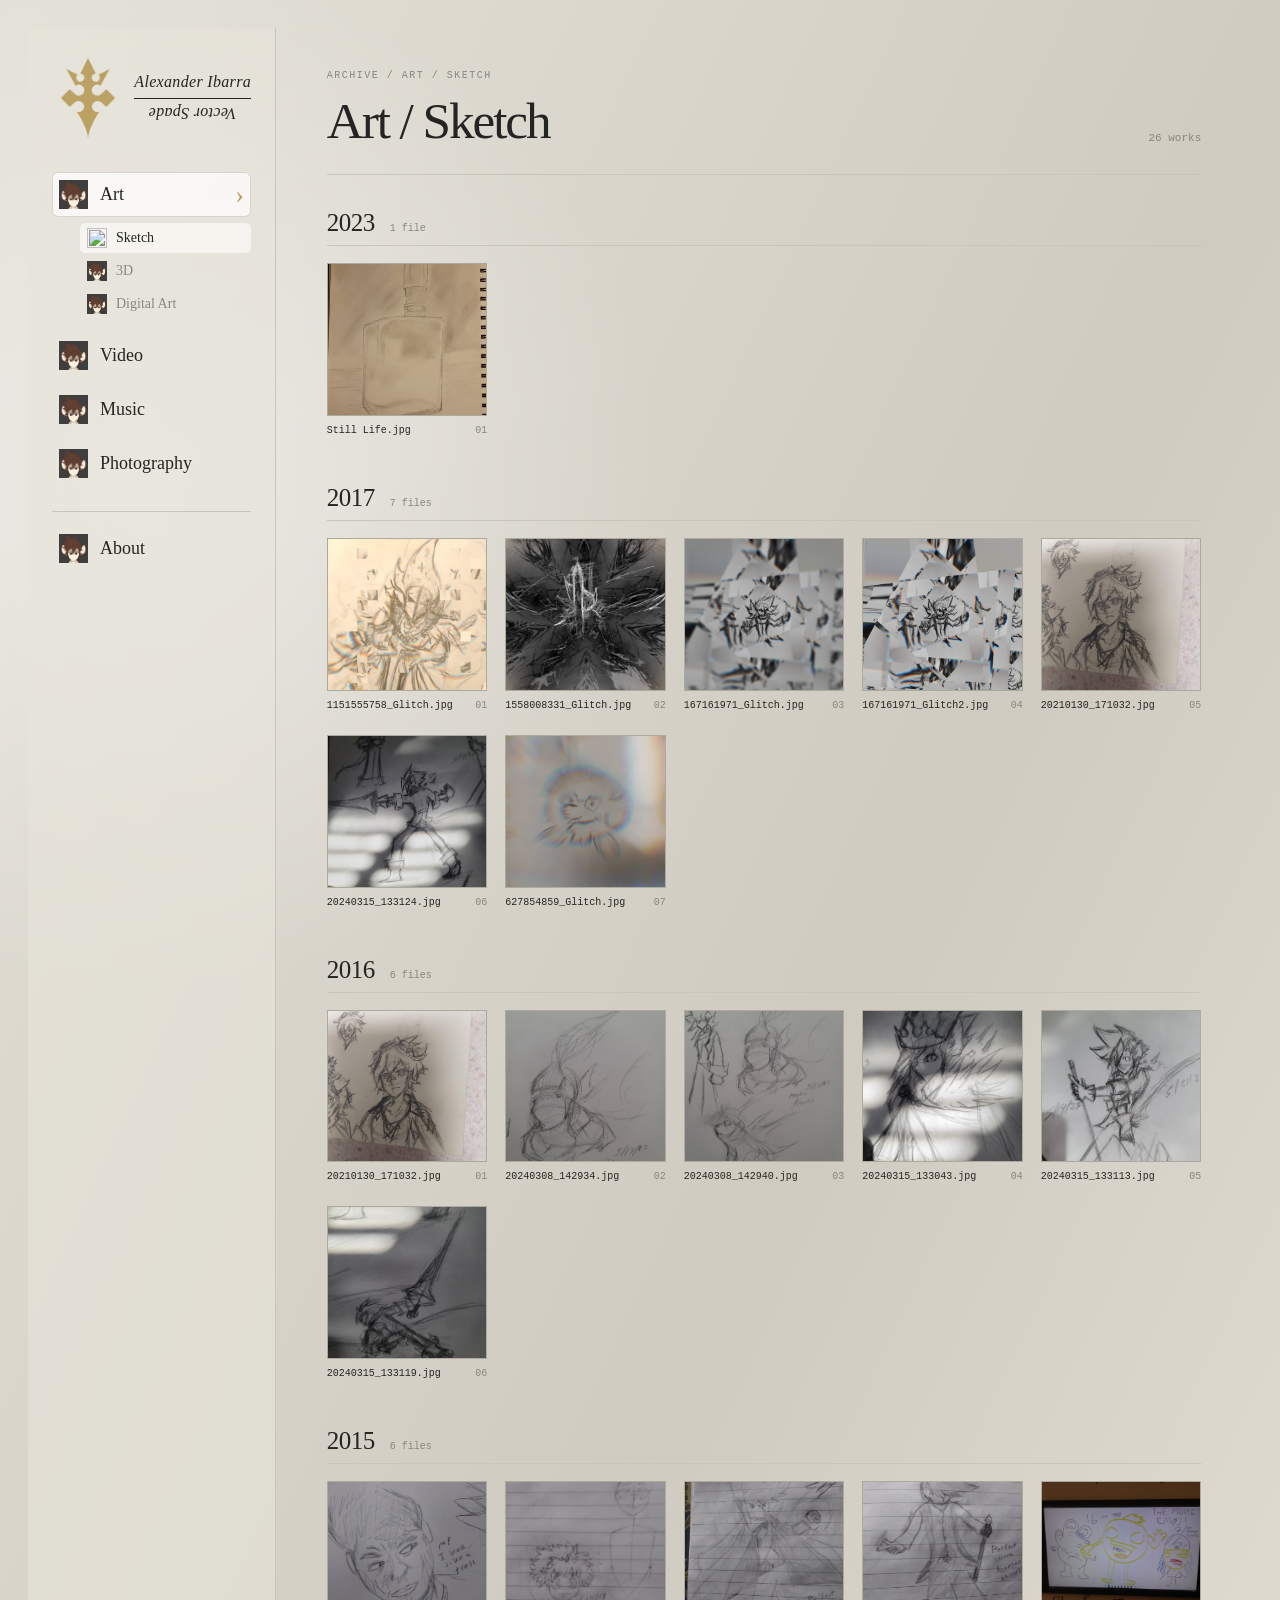
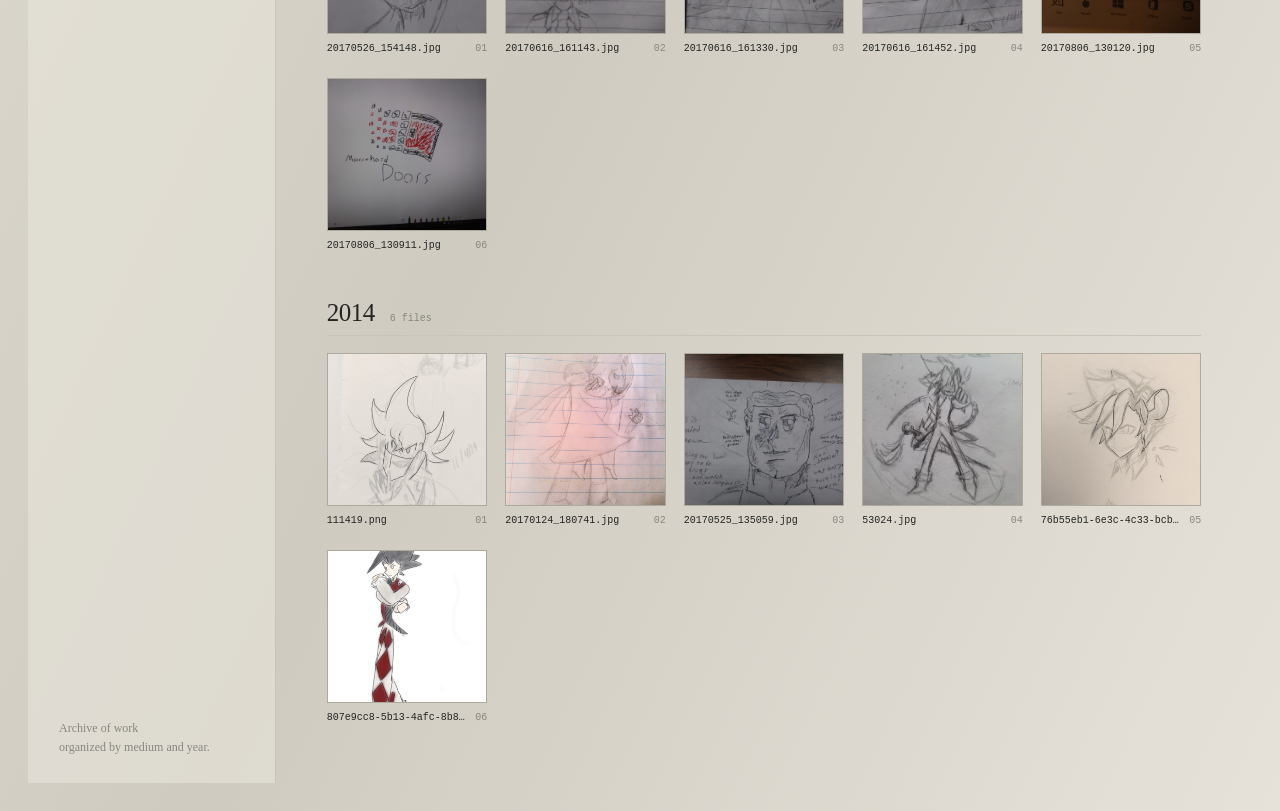
==== index.html @ bde089ac "Changed html name" ====
<!doctype html>
<!-- The page is intentionally buildless: this file and style.css are the complete site. -->
<html lang="en">
<head>
  <!-- Basic document metadata and the stylesheet shared by every view. -->
  <meta charset="UTF-8" />
  <meta name="viewport" content="width=device-width, initial-scale=1.0" />
  <meta name="description" content="A file-browser style art portfolio." />
  <title>Alexander Ibarra — Archive</title>
  <link rel="stylesheet" href="style.css" />
</head>
<body>
  <!-- This layer receives the hovered artwork as a blurred page background. -->
  <div id="hover-background" class="hover-background" aria-hidden="true"></div>

  <!-- The main shell contains the persistent navigation and the changing archive content. -->
  <main class="window-shell">
    <!-- Sidebar: identity, medium navigation, Art subcategories, and About navigation. -->
    <aside class="sidebar" aria-label="Portfolio navigation">
      <a class="identity" href="#archive" data-page="archive" aria-label="View all works">
        <img src="0.%20Site_Assets/0_site_logo.png" alt="Alexander Ibarra logo" />
        <span class="identity-copy">
          <span class="identity-name" role="button" tabindex="0" aria-label="Shuffle artist alias">Alexander Ibarra</span>
          <span class="identity-alias-slot">
            <span id="identity-alias" class="identity-alias" role="button" tabindex="0" aria-label="Shuffle artist alias"></span>
          </span>
        </span>
      </a>

      <!-- Main medium buttons switch the content displayed on the right. -->
      <nav class="primary-nav" aria-label="Mediums">
        <button class="nav-item is-active" type="button" data-page="art">
          <img src="0.%20Site_Assets/1_art.png" alt="" />
          <span>Art</span>
          <span class="nav-arrow" aria-hidden="true">›</span>
        </button>
        <!-- Art branches into three folder-like subcategories. -->
        <div class="art-subnav" aria-label="Art categories">
          <button class="subnav-item is-active" type="button" data-category="sketch">
            <img src="0.%20Site_Assets/1_1_Sketch.png" alt="" />
            <span>Sketch</span>
          </button>
          <button class="subnav-item" type="button" data-category="3d">
            <img src="0.%20Site_Assets/1_2_3d.png" alt="" />
            <span>3D</span>
          </button>
          <button class="subnav-item" type="button" data-category="digital">
            <img src="0.%20Site_Assets/1_3_digital_art.png" alt="" />
            <span>Digital Art</span>
          </button>
        </div>
        <button class="nav-item" type="button" data-page="video">
          <img src="0.%20Site_Assets/2_video.png" alt="" />
          <span>Video</span>
        </button>
        <button class="nav-item" type="button" data-page="music">
          <img src="0.%20Site_Assets/3_music.png" alt="" />
          <span>Music</span>
        </button>
        <button class="nav-item" type="button" data-page="photography">
          <img src="0.%20Site_Assets/4_photography.png" alt="" />
          <span>Photography</span>
        </button>
      </nav>

      <!-- A divider separates the medium folders from the About page. -->
      <div class="sidebar-rule"></div>

      <button class="nav-item about-link" type="button" data-page="about">
        <img src="0.%20Site_Assets/5_about.png" alt="" />
        <span>About</span>
      </button>

      <p class="sidebar-note">Archive of work<br />organized by medium and year.</p>
    </aside>

    <!-- Right-hand panel: its heading and body are updated by JavaScript. -->
    <section class="content-panel">
      <header class="content-header">
        <div>
          <p class="eyebrow">ARCHIVE / <span id="crumb-medium">ART</span></p>
          <h1 id="page-title">Art</h1>
        </div>
        <p class="header-meta" id="item-count">0 works</p>
      </header>

      <!-- JavaScript inserts year groups and file cards into this empty container. -->
      <div id="portfolio-view" class="portfolio-view" aria-live="polite"></div>

      <!-- The About view is hidden on archive pages and shown only when About is selected. -->
      <section id="about-view" class="about-view" hidden>
        <div class="about-image-wrap">
          <!-- Replace this fallback with an artist portrait in 0. Site_Assets when ready. -->
          <img src="0.%20Site_Assets/0_site_logo.png" alt="Placeholder for artist portrait" />
          <span>artist portrait / replace me</span>
        </div>
        <div class="about-copy">
          <p class="eyebrow">ABOUT / ALEXANDER IBARRA</p>
          <h2>Making room for many ways of seeing.</h2>
          <p class="lead">I work across image, moving image, and sound. This archive is a living index of those experiments.</p>
          <p>Lorem ipsum dolor sit amet, consectetur adipiscing elit. Integer at sem sed arcu fermentum posuere. Donec vitae justo at nunc sollicitudin porttitor. Praesent euismod, nisl sed bibendum consequat, neque arcu malesuada erat, vitae porttitor libero justo vel arcu.</p>
          <p>Curabitur finibus, leo a tincidunt pulvinar, erat nibh tempor ipsum, non consequat mauris lacus sit amet urna. Suspendisse potenti. Mauris in lectus id libero volutpat blandit. More words about process, place, collaboration, and attention will live here soon.</p>
          <p class="about-signoff">— Alexander Ibarra</p>
        </div>
      </section>
    </section>
  </main>

  <!-- In-page viewer used when a recognized image file is clicked. -->
  <dialog id="image-viewer" class="image-viewer">
    <button id="image-viewer-close" class="image-viewer-close" type="button" aria-label="Close image viewer">×</button>
    <div class="image-viewer-frame">
      <img id="image-viewer-image" src="" alt="" />
    </div>
  </dialog>

  <script>
    // The generated manifest is loaded from the folders on disk before rendering.
    let portfolio = null;

    // Cache the DOM elements that JavaScript updates during navigation.
    const portfolioView = document.querySelector('#portfolio-view');
    const aboutView = document.querySelector('#about-view');
    const pageTitle = document.querySelector('#page-title');
    const crumbMedium = document.querySelector('#crumb-medium');
    const itemCount = document.querySelector('#item-count');
    const navItems = [...document.querySelectorAll('[data-page]')];
    const artSubnav = document.querySelector('.art-subnav');
    const subnavItems = [...document.querySelectorAll('[data-category]')];
    const hoverBackground = document.querySelector('#hover-background');
    const imageViewer = document.querySelector('#image-viewer');
    const imageViewerImage = document.querySelector('#image-viewer-image');
    const imageViewerClose = document.querySelector('#image-viewer-close');
    const identityName = document.querySelector('.identity-name');
    const identityAliasSlot = document.querySelector('.identity-alias-slot');
    const identityAlias = document.querySelector('#identity-alias');
    let activeArtCategory = 'sketch';
    let aliasSpinTimer = null;

    // Add or remove aliases here. Names are shuffled without repeats until the list resets.
    const identityAliases = [
      'Von Gearlowe',
      'Alastair R. Dent',
      'Vector Spade',
      'Dyce Cypher',
      'Scottsmith'
    ];
    let availableAliases = [...identityAliases];

    // Draw one random name and remove it from the current shuffle cycle.
    function getNextAlias() {
      if (!availableAliases.length) availableAliases = [...identityAliases];
      const aliasIndex = Math.floor(Math.random() * availableAliases.length);
      return availableAliases.splice(aliasIndex, 1)[0];
    }

    identityAlias.textContent = getNextAlias();

    // Replace the current alias with a directional fade transition.
    function transitionAlias(nextAlias) {
      const outgoingAlias = identityAlias.cloneNode(true);
      outgoingAlias.removeAttribute('id');
      outgoingAlias.removeAttribute('role');
      outgoingAlias.removeAttribute('tabindex');
      outgoingAlias.className = 'identity-alias alias-ghost';
      identityAliasSlot.appendChild(outgoingAlias);
      identityAlias.textContent = nextAlias;
      identityAlias.classList.remove('alias-in');
      void identityAlias.offsetWidth;
      identityAlias.classList.add('alias-in');
      window.setTimeout(() => outgoingAlias.remove(), 220);
    }

    // Rapidly cycle aliases, then stop on a random name like a slot machine.
    function spinIdentityAlias() {
      if (aliasSpinTimer) window.clearTimeout(aliasSpinTimer);
      identityAlias.classList.add('is-spinning');
      const spinDuration = 1600;
      const spinStarted = Date.now();

      function shuffleStep() {
        transitionAlias(getNextAlias());
        const progress = Math.min((Date.now() - spinStarted) / spinDuration, 1);

        if (progress >= 1) {
          aliasSpinTimer = null;
          identityAlias.classList.remove('is-spinning');
          return;
        }

        // Increase the delay over time so the shuffle gradually settles to zero speed.
        const nextDelay = 45 + (progress ** 2) * 330;
        aliasSpinTimer = window.setTimeout(shuffleStep, nextDelay);
      }

      shuffleStep();
    }

    // Clicking or keyboard-activating the artist name starts the alias shuffle.
    identityName.addEventListener('click', (event) => {
      event.preventDefault();
      event.stopPropagation();
      spinIdentityAlias();
    });
    identityName.addEventListener('keydown', (event) => {
      if (event.key === 'Enter' || event.key === ' ') {
        event.preventDefault();
        spinIdentityAlias();
      }
    });
    identityAlias.addEventListener('click', (event) => {
      event.preventDefault();
      event.stopPropagation();
      spinIdentityAlias();
    });
    identityAlias.addEventListener('keydown', (event) => {
      if (event.key === 'Enter' || event.key === ' ') {
        event.preventDefault();
        spinIdentityAlias();
      }
    });

    // Convert folder paths into browser-safe URLs and derive file metadata.
    const fileUrl = (path) => path.split('/').map(encodeURIComponent).join('/');
    const fileName = (path) => decodeURIComponent(path.split('/').pop());
    const extension = (path) => fileName(path).split('.').pop().toLowerCase();
    const isImage = (path) => ['jpg', 'jpeg', 'png', 'gif', 'webp', 'avif'].includes(extension(path));
    const isAudio = (path) => ['mp3', 'wav', 'ogg', 'm4a', 'flac'].includes(extension(path));
    const isVideo = (path) => ['mp4', 'webm', 'mov', 'avi'].includes(extension(path));

    // Format audio duration in a compact minutes-and-seconds display.
    function formatDuration(seconds) {
      if (!Number.isFinite(seconds)) return '--:--';
      const minutes = Math.floor(seconds / 60);
      const remainingSeconds = Math.floor(seconds % 60).toString().padStart(2, '0');
      return `${minutes}:${remainingSeconds}`;
    }

    // Show the current artwork behind the page while its thumbnail is hovered or focused.
    function showHoverBackground(path) {
      hoverBackground.style.backgroundImage = `url("${fileUrl(path)}")`;
      hoverBackground.classList.add('is-visible');
    }

    // Hide the background layer after the pointer or keyboard focus leaves the artwork.
    function hideHoverBackground() {
      hoverBackground.classList.remove('is-visible');
    }

    // Estimate the image's most common visible color using a small quantized canvas sample.
    function getDominantColor(image) {
      try {
        const canvas = document.createElement('canvas');
        const context = canvas.getContext('2d', { willReadFrequently: true });
        const size = 40;
        canvas.width = size;
        canvas.height = size;
        context.drawImage(image, 0, 0, size, size);
        const pixels = context.getImageData(0, 0, size, size).data;
        const colors = new Map();

        for (let index = 0; index < pixels.length; index += 4) {
          const alpha = pixels[index + 3];
          if (alpha < 32) continue;
          const red = Math.round(pixels[index] / 32) * 32;
          const green = Math.round(pixels[index + 1] / 32) * 32;
          const blue = Math.round(pixels[index + 2] / 32) * 32;
          const key = `${red},${green},${blue}`;
          colors.set(key, (colors.get(key) || 0) + 1);
        }

        const [color] = [...colors.entries()].sort((a, b) => b[1] - a[1])[0] || ['184,154,93'];
        return `rgb(${color})`;
      } catch (error) {
        console.warn('Unable to sample image color:', error);
        return 'var(--gold)';
      }
    }

    // Open an image in the page and use its dominant color for the frame border.
    function openImageViewer(path, name, thumbnail) {
      imageViewerImage.alt = name;
      imageViewerImage.classList.remove('is-loaded');
      imageViewerImage.onload = () => {
        const sourceImage = imageViewerImage.naturalWidth ? imageViewerImage : thumbnail;
        imageViewer.style.setProperty('--image-border-color', getDominantColor(sourceImage));
        imageViewerImage.classList.add('is-loaded');
      };
      imageViewerImage.src = fileUrl(path);
      imageViewer.showModal();
    }

    // Fade the viewer out before closing the native dialog.
    function closeImageViewer() {
      if (imageViewer.classList.contains('is-closing')) return;
      imageViewer.classList.add('is-closing');
      window.setTimeout(() => {
        imageViewer.close();
        imageViewer.classList.remove('is-closing');
      }, 280);
    }

    // Close the viewer through the button, backdrop, or Escape key.
    imageViewerClose.addEventListener('click', closeImageViewer);
    imageViewer.addEventListener('click', (event) => {
      if (event.target === imageViewer) closeImageViewer();
    });
    imageViewer.addEventListener('cancel', (event) => {
      event.preventDefault();
      closeImageViewer();
    });

    // Art categories are populated from the generated manifest after it loads.
    let artCategories = {};

    // Build one visual card for an image, audio file, video file, or generic file.
    function renderFile(path, index) {
      const name = fileName(path);
      const card = document.createElement('article');
      card.className = 'file-card';
      card.style.setProperty('--delay', `${index * 35}ms`);

      if (isImage(path)) {
        card.innerHTML = `<a href="${fileUrl(path)}" target="_blank" rel="noreferrer"><img src="${fileUrl(path)}" alt="${name}" loading="lazy" /></a>`;
        const previewLink = card.querySelector('a');
        const previewImage = previewLink.querySelector('img');
        previewLink.addEventListener('click', (event) => {
          event.preventDefault();
          openImageViewer(path, name, previewImage);
        });
        previewLink.addEventListener('mouseenter', () => showHoverBackground(path));
        previewLink.addEventListener('mouseleave', hideHoverBackground);
        previewLink.addEventListener('focus', () => showHoverBackground(path));
        previewLink.addEventListener('blur', hideHoverBackground);
      } else if (isAudio(path)) {
        // Audio metadata is loaded without downloading the full track up front.
        const audioDuration = document.createElement('div');
        audioDuration.className = 'audio-duration';
        audioDuration.innerHTML = '<span>duration</span><span>--:--</span>';
        card.innerHTML = `<div class="file-placeholder audio-placeholder"><span class="file-glyph">♫</span><span>audio file</span></div><audio controls preload="none" src="${fileUrl(path)}"></audio>`;
        const audio = card.querySelector('audio');
        const audioPlaceholder = card.querySelector('.audio-placeholder');
        const audioPlay = document.createElement('button');
        audioPlay.className = 'audio-play';
        audioPlay.type = 'button';
        audioPlay.textContent = '▶';
        audioPlay.setAttribute('aria-label', `Play ${name}`);
        audioPlaceholder.appendChild(audioPlay);
        audioPlay.addEventListener('click', (event) => {
          event.stopPropagation();
          if (audio.paused) audio.play(); else audio.pause();
        });
        audio.addEventListener('play', () => {
          audioPlay.textContent = 'Ⅱ';
          audioPlay.setAttribute('aria-label', `Pause ${name}`);
        });
        audio.addEventListener('pause', () => {
          audioPlay.textContent = '▶';
          audioPlay.setAttribute('aria-label', `Play ${name}`);
        });
        audio.addEventListener('ended', () => audioPlay.textContent = '▶');
        audio.preload = 'metadata';
        audio.addEventListener('loadedmetadata', () => {
          audioDuration.lastElementChild.textContent = formatDuration(audio.duration);
        });
        card.appendChild(audioDuration);
      } else if (isVideo(path)) {
        card.innerHTML = `<div class="file-placeholder video-placeholder"><span class="file-glyph">▶</span><span>video file</span></div><a class="file-open" href="${fileUrl(path)}" target="_blank" rel="noreferrer">Open file ↗</a>`;
      } else {
        card.innerHTML = `<div class="file-placeholder"><span class="file-glyph">□</span><span>file</span></div><a class="file-open" href="${fileUrl(path)}" target="_blank" rel="noreferrer">Open file ↗</a>`;
      }

      card.insertAdjacentHTML('beforeend', `<footer><span title="${name}">${name}</span><span>${String(index + 1).padStart(2, '0')}</span></footer>`);
      return card;
    }

    // Render one medium/category, grouped by year and preserving file order.
    function showMedium(key, category = activeArtCategory) {
      const medium = key === 'art' ? artCategories[category] : portfolio[key];
      const entries = Object.entries(medium.years).filter(([, files]) => files.length);
      const total = entries.reduce((sum, [, files]) => sum + files.length, 0);
      pageTitle.textContent = key === 'art' ? `Art / ${medium.label}` : medium.label;
      crumbMedium.textContent = key === 'art' ? `ART / ${medium.label.toUpperCase()}` : medium.label.toUpperCase();
      itemCount.textContent = `${total} ${total === 1 ? 'work' : 'works'}`;
      aboutView.hidden = true;
      portfolioView.hidden = false;
      artSubnav.hidden = key !== 'art';
      subnavItems.forEach((item) => item.classList.toggle('is-active', item.dataset.category === category));
      portfolioView.innerHTML = '';

      if (!entries.length) {
        portfolioView.innerHTML = `<div class="empty-state"><span class="empty-icon">□</span><p>This folder is ready for work.</p><small>Add files to <strong>${medium.folder}/YEAR/</strong> to populate this view.</small></div>`;
        return;
      }

      entries.sort(([a], [b]) => Number(b) - Number(a)).forEach(([year, files]) => {
        const group = document.createElement('section');
        group.className = 'year-group';
        group.innerHTML = `<div class="year-heading"><h2>${year}</h2><span>${files.length} ${files.length === 1 ? 'file' : 'files'}</span></div><div class="file-grid"></div>`;
        const grid = group.querySelector('.file-grid');
        files.forEach((path, index) => grid.appendChild(renderFile(path, index)));
        portfolioView.appendChild(group);
      });
    }

    // Replace the archive with the dedicated About content.
    function showAbout() {
      pageTitle.textContent = 'About';
      crumbMedium.textContent = 'ABOUT';
      itemCount.textContent = 'artist statement';
      portfolioView.hidden = true;
      aboutView.hidden = false;
      artSubnav.hidden = true;
    }

    // Combine every medium into one year-indexed archive for the logo home link.
    function showArchive() {
      const worksByYear = {};
      const sources = [
        ...Object.values(portfolio.art.categories),
        portfolio.video,
        portfolio.music,
        portfolio.photography
      ];

      sources.forEach((source) => {
        Object.entries(source.years).forEach(([year, files]) => {
          worksByYear[year] = [...(worksByYear[year] || []), ...files];
        });
      });

      const entries = Object.entries(worksByYear).sort(([a], [b]) => Number(b) - Number(a));
      const total = entries.reduce((sum, [, files]) => sum + files.length, 0);
      pageTitle.textContent = 'All Works';
      crumbMedium.textContent = 'ARCHIVE';
      itemCount.textContent = `${total} ${total === 1 ? 'work' : 'works'}`;
      portfolioView.hidden = false;
      aboutView.hidden = true;
      artSubnav.hidden = true;
      portfolioView.innerHTML = '';

      entries.forEach(([year, files]) => {
        const group = document.createElement('section');
        group.className = 'year-group';
        group.innerHTML = `<div class="year-heading"><h2>${year}</h2><span>${files.length} ${files.length === 1 ? 'file' : 'files'}</span></div><div class="file-grid"></div>`;
        const grid = group.querySelector('.file-grid');
        files.forEach((path, index) => grid.appendChild(renderFile(path, index)));
        portfolioView.appendChild(group);
      });
    }

    // Keep the active button state and URL hash synchronized with the current view.
    function navigate(key) {
      if (!portfolio) return;
      navItems.forEach((item) => item.classList.toggle('is-active', item.dataset.page === key));
      if (key === 'about') showAbout();
      else if (key === 'archive') showArchive();
      else showMedium(key, key === 'art' ? activeArtCategory : undefined);
      history.replaceState(null, '', `#${key}`);
    }

    // Attach click handlers to main navigation and Art category buttons.
    navItems.forEach((item) => item.addEventListener('click', () => navigate(item.dataset.page)));
    subnavItems.forEach((item) => item.addEventListener('click', () => {
      activeArtCategory = item.dataset.category;
      navigate('art');
    }));
    // Show a setup message if the manifest cannot be loaded from a local server.
    function showManifestError() {
      portfolioView.hidden = false;
      artSubnav.hidden = true;
      pageTitle.textContent = 'Archive unavailable';
      crumbMedium.textContent = 'SETUP REQUIRED';
      itemCount.textContent = '';
      portfolioView.innerHTML = `<div class="empty-state"><span class="empty-icon">!</span><p>Run the manifest generator, then open this site through a local web server.</p><small>Example: <strong>node generate-manifest.js</strong></small></div>`;
    }

    // Fetch the generated folder index and render the initial view.
    async function loadManifest() {
      try {
        const response = await fetch('content-manifest.json', { cache: 'no-store' });
        if (!response.ok) throw new Error(`Manifest request failed: ${response.status}`);
        portfolio = await response.json();
        artCategories = portfolio.art.categories;
        const initial = location.hash.slice(1);
        navigate(initial === 'about' || initial === 'archive' || portfolio[initial] ? initial : 'art');
      } catch (error) {
        console.error(error);
        showManifestError();
      }
    }

    loadManifest();
  </script>
</body>
</html>
---- style.css ----
/* Global design tokens: colors, spacing, and the sidebar width. */
:root {
  --paper: #f4f1e9;
  --paper-deep: #e8e3d8;
  --ink: #242522;
  --muted: #87877f;
  --line: #c8c5bb;
  --gold: #b89a5d;
  --sidebar: 248px;
}

/* Make sizing predictable for every element. */
* { box-sizing: border-box; }

/* JavaScript toggles the hidden attribute when changing views. */
[hidden] { display: none !important; }

/* The outer page background sits behind the slightly transparent portfolio shell. */
html { min-width: 320px; background: #ddd9cf; }

/* Set the paper-like page background and default typography. */
body {
  position: relative;
  min-height: 100vh;
  margin: 0;
  padding: 28px;
  color: var(--ink);
  background:
    radial-gradient(circle at 12% 20%, rgba(255,255,255,.42), transparent 32rem),
    linear-gradient(115deg, #e4e1d8, #cfcbc1 55%, #e6e2d9);
  font-family: Georgia, 'Times New Roman', serif;
}

/* The fixed layer sits behind the transparent shell and turns the hovered image into atmosphere. */
.hover-background {
  position: fixed;
  z-index: 0;
  inset: -42px;
  pointer-events: none;
  background-position: center;
  background-repeat: no-repeat;
  background-size: cover;
  filter: blur(34px);
  opacity: 0;
  transform: scale(1.08);
  transition: opacity .35s ease, background-image .2s ease;
}

.hover-background.is-visible { opacity: .3; }

/* In-page image viewer and its dominant-color border. */
.image-viewer {
  width: fit-content;
  max-width: 90vw;
  max-height: 90vh;
  padding: 0;
  border: 0;
  overflow: visible;
  background: transparent;
  color: var(--ink);
}

.image-viewer::backdrop { background: rgba(36, 37, 34, .48); backdrop-filter: blur(8px); }
.image-viewer-frame { display: inline-block; max-width: 90vw; max-height: 90vh; border: 10px solid var(--image-border-color, var(--gold)); background: #ebe8df; }
.image-viewer-frame { animation: viewerFrameFade .28s ease both; }
.image-viewer-frame img { display: block; width: auto; height: auto; max-width: calc(90vw - 20px); max-height: calc(90vh - 20px); object-fit: contain; opacity: 0; transition: opacity .36s ease; }
.image-viewer-frame img.is-loaded { opacity: 1; }
.image-viewer-close { position: absolute; top: -38px; right: -38px; z-index: 1; width: 32px; height: 32px; border: 0; border-radius: 50%; background: transparent; cursor: pointer; color: #fff; font-size: 25px; line-height: 27px; animation: viewerCloseFade .28s .08s ease both; }
.image-viewer.is-closing .image-viewer-frame { animation: viewerFrameFadeOut .28s ease both; }
.image-viewer.is-closing .image-viewer-close { animation: viewerCloseFadeOut .28s ease both; }

@keyframes viewerFrameFade { from { opacity: 0; transform: scale(.98); } to { opacity: 1; transform: scale(1); } }
@keyframes viewerCloseFade { from { opacity: 0; transform: translateY(-4px); } to { opacity: 1; transform: translateY(0); } }
@keyframes viewerFrameFadeOut { from { opacity: 1; transform: scale(1); } to { opacity: 0; transform: scale(.98); } }
@keyframes viewerCloseFadeOut { from { opacity: 1; transform: translateY(0); } to { opacity: 0; transform: translateY(-4px); } }
@keyframes aliasIn { from { opacity: 0; transform: translateX(-8px) rotate(180deg); } to { opacity: 1; transform: rotate(180deg); } }
@keyframes aliasOut { from { opacity: 1; transform: rotate(180deg); } to { opacity: 0; transform: translateX(8px) rotate(180deg); } }

/* Keep controls visually consistent with the surrounding typography. */
button, a { color: inherit; }
button { font: inherit; }

/* The foreground shell holds the fixed sidebar and flexible content area. */
.window-shell {
  position: relative;
  z-index: 1;
  display: grid;
  grid-template-columns: var(--sidebar) minmax(0, 1fr);
  width: min(1480px, 100%);
  min-height: calc(100vh - 56px);
  margin: 0 auto;
  overflow: hidden;
  background: transparent;
}

/* Sidebar styling and its vertical divider. */
.sidebar {
  display: flex;
  flex-direction: column;
  padding: 30px 24px 26px;
  border-right: 1px solid var(--line);
  background: rgba(231, 228, 218, .62);
}

/* Artist mark and name at the top of the sidebar. */
.identity {
  display: flex;
  align-items: center;
  gap: 10px;
  padding-bottom: 34px;
  text-decoration: none;
  font-size: 16px;
  font-style: italic;
  letter-spacing: .02em;
}

.identity-name {
  position: relative;
  display: inline-block;
  flex-shrink: 0;
  padding-bottom: 8px;
  white-space: nowrap;
}

.identity-copy {
  display: flex;
  flex-direction: column;
  align-items: center;
}

.identity-alias {
  position: absolute;
  inset: 0;
  display: block;
  width: 100%;
  font: inherit;
  letter-spacing: .02em;
  text-align: center;
  transform: rotate(180deg);
  transform-origin: center;
  white-space: nowrap;
}

.identity-alias-slot { position: relative; display: block; width: 100%; min-height: 1.2em; margin-top: 4px; }
.identity-alias.is-spinning { opacity: .62; filter: blur(.3px); }
.identity-alias.alias-in { animation: aliasIn .22s ease both; }
.identity-alias.alias-ghost { pointer-events: none; animation: aliasOut .18s ease forwards; }

.identity-name::after {
  position: absolute;
  right: 0;
  bottom: 0;
  left: 0;
  height: 1px;
  background: var(--ink);
  content: '';
}

.identity img { width: 80px; height: 80px; object-fit: contain; }

/* Main navigation and indented Art subcategory controls. */
.primary-nav { display: grid; gap: 9px; }
.art-subnav { display: grid; gap: 3px; margin: -3px 0 5px 28px; }
.subnav-item { display: flex; align-items: center; gap: 9px; padding: 5px 7px; border: 0; border-radius: 5px; background: transparent; cursor: pointer; color: var(--muted); text-align: left; font-size: 14px; }
.subnav-item:hover, .subnav-item:focus-visible { background: rgba(255,255,255,.55); color: var(--ink); outline: none; }
.subnav-item.is-active { color: var(--ink); background: rgba(255,255,255,.56); }
.subnav-item img { width: 20px; height: 20px; object-fit: contain; }

/* Main folder button appearance and interaction behavior. */
.nav-item {
  display: flex;
  align-items: center;
  gap: 12px;
  width: 100%;
  padding: 8px 7px;
  border: 0;
  border-radius: 6px;
  background: transparent;
  cursor: pointer;
  text-align: left;
  font-size: 18px;
  transition: background .2s ease, transform .2s ease;
}

.nav-item:hover, .nav-item:focus-visible { background: rgba(255,255,255,.6); outline: none; }
.nav-item:active { transform: translateX(2px); }
.nav-item.is-active { background: rgba(255,255,255,.74); box-shadow: inset 0 0 0 1px rgba(200,197,187,.7); }
.nav-item img { width: 29px; height: 29px; object-fit: contain; }
.nav-arrow { margin-left: auto; color: var(--gold); font-size: 26px; line-height: 1; }
.sidebar-rule { width: 100%; height: 1px; margin: 25px 0 13px; background: var(--line); }
.about-link { margin-top: 1px; }
.sidebar-note { margin: auto 7px 0; color: var(--muted); font-size: 12px; line-height: 1.55; }

/* Right-hand archive area, headings, year groups, and file cards. */
.content-panel { min-width: 0; padding: 42px 5.2% 60px; }
.content-header { display: flex; align-items: end; justify-content: space-between; gap: 20px; padding-bottom: 24px; border-bottom: 1px solid var(--line); }
.eyebrow { margin: 0 0 10px; color: var(--muted); font-family: 'Courier New', monospace; font-size: 10px; letter-spacing: .15em; }
h1, h2, p { margin-top: 0; }
h1 { margin-bottom: 0; font-size: clamp(35px, 4vw, 56px); font-weight: 400; letter-spacing: -.04em; }
.header-meta { margin: 0 0 6px; color: var(--muted); font-family: 'Courier New', monospace; font-size: 11px; }
.portfolio-view { padding-top: 34px; }
.year-group + .year-group { margin-top: 48px; }
.year-heading { display: flex; align-items: baseline; gap: 15px; margin-bottom: 17px; padding-bottom: 8px; border-bottom: 1px solid var(--line); }
.year-heading h2 { margin: 0; font-size: 25px; font-weight: 400; letter-spacing: -.02em; }
.year-heading span { color: var(--muted); font-family: 'Courier New', monospace; font-size: 10px; }
.file-grid { display: grid; grid-template-columns: repeat(auto-fill, minmax(145px, 1fr)); gap: 24px 18px; }
.file-card { min-width: 0; animation: rise .45s both; animation-delay: var(--delay); }
.file-card > a:first-child, .file-placeholder { display: flex; align-items: center; justify-content: center; aspect-ratio: 1.05 / 1; overflow: hidden; border: 1px solid #aca99f; background: linear-gradient(145deg, #d7d4ca, #efede6); }
.file-card > a:first-child { transition: border-color .2s ease, transform .2s ease; }
.file-card > a:first-child:hover { border-color: var(--gold); transform: scale(1.03); }
.file-card > a:first-child img { width: 100%; height: 100%; object-fit: cover; }
.file-placeholder { flex-direction: column; gap: 8px; color: var(--muted); font-family: 'Courier New', monospace; font-size: 10px; letter-spacing: .08em; text-transform: uppercase; }
.file-glyph { color: var(--gold); font-family: Georgia, serif; font-size: 36px; line-height: 1; }
.file-card footer { display: flex; justify-content: space-between; gap: 8px; padding-top: 9px; font-family: 'Courier New', monospace; font-size: 10px; }
.file-card footer span:first-child { overflow: hidden; text-overflow: ellipsis; white-space: nowrap; }
.file-card footer span:last-child { color: var(--muted); }
.file-open { display: inline-block; margin-top: 8px; color: var(--muted); font-family: 'Courier New', monospace; font-size: 10px; text-decoration: none; }
.file-open:hover { color: var(--ink); }
audio { display: none; }
.audio-placeholder { position: relative; }
.audio-play { position: absolute; inset: 0; display: grid; place-items: center; width: 100%; height: 100%; border: 0; background: rgba(244, 241, 233, .08); cursor: pointer; color: var(--gold); font-size: 72px; line-height: 1; opacity: 0; text-shadow: 0 2px 8px rgba(36, 37, 34, .4); transform: scale(.92); transition: opacity .2s ease, transform .2s ease, background .2s ease; }
.audio-play:hover, .audio-play:focus-visible { background: rgba(244, 241, 233, .18); }
.file-card:hover .audio-play, .audio-play:focus-visible { opacity: 1; transform: scale(1); outline: none; }
.audio-duration { display: flex; justify-content: space-between; margin-top: 5px; color: var(--muted); font-family: 'Courier New', monospace; font-size: 10px; }
.empty-state { display: grid; place-items: center; min-height: 280px; padding: 40px; border: 1px dashed var(--line); text-align: center; }
.empty-icon { color: var(--gold); font-size: 42px; }
.empty-state p { margin: 18px 0 7px; font-size: 22px; }
.empty-state small { color: var(--muted); font-family: 'Courier New', monospace; font-size: 11px; }

/* About page layout and typography. */
.about-view { display: grid; grid-template-columns: minmax(230px, .7fr) 1.3fr; gap: clamp(30px, 7vw, 100px); padding-top: 48px; }
.about-image-wrap { position: relative; align-self: start; border: 1px solid var(--line); background: var(--paper-deep); }
.about-image-wrap img { display: block; width: 100%; aspect-ratio: 1 / 1.15; object-fit: contain; padding: 35px; opacity: .72; }
.about-image-wrap span { display: block; padding: 10px; border-top: 1px solid var(--line); color: var(--muted); font-family: 'Courier New', monospace; font-size: 10px; text-align: center; }
.about-copy { max-width: 610px; }
.about-copy h2 { max-width: 540px; margin-bottom: 24px; font-size: clamp(30px, 4vw, 50px); font-weight: 400; line-height: .98; letter-spacing: -.04em; }
.about-copy p { color: #55554e; font-size: 16px; line-height: 1.7; }
.about-copy .lead { color: var(--ink); font-size: 20px; line-height: 1.4; }
.about-signoff { margin-top: 32px; font-style: italic; }

/* Small entrance animation used as file cards are inserted. */
@keyframes rise { from { opacity: 0; transform: translateY(8px); } to { opacity: 1; transform: translateY(0); } }

/* Stack the shell and simplify navigation on narrow screens. */
@media (max-width: 700px) {
  body { padding: 10px; }
  .window-shell { display: block; min-height: calc(100vh - 20px); }
  .sidebar { border-right: 0; border-bottom: 1px solid var(--line); padding: 18px; }
  .identity { padding-bottom: 17px; }
  .primary-nav { grid-template-columns: repeat(4, 1fr); }
  .art-subnav { grid-column: 1 / -1; grid-template-columns: repeat(3, 1fr); margin: -2px 0 2px; }
  .subnav-item { justify-content: center; padding: 5px 2px; font-size: 12px; }
  .nav-item { justify-content: center; padding: 7px 4px; font-size: 14px; }
  .nav-item img { width: 24px; height: 24px; }
  .nav-arrow, .sidebar-rule, .about-link { display: none; }
  .sidebar-note { display: none; }
  .content-panel { padding: 28px 18px 40px; }
  .content-header { padding-bottom: 18px; }
  .file-grid { grid-template-columns: repeat(2, minmax(0, 1fr)); gap: 18px 12px; }
  .about-view { grid-template-columns: 1fr; padding-top: 28px; }
}
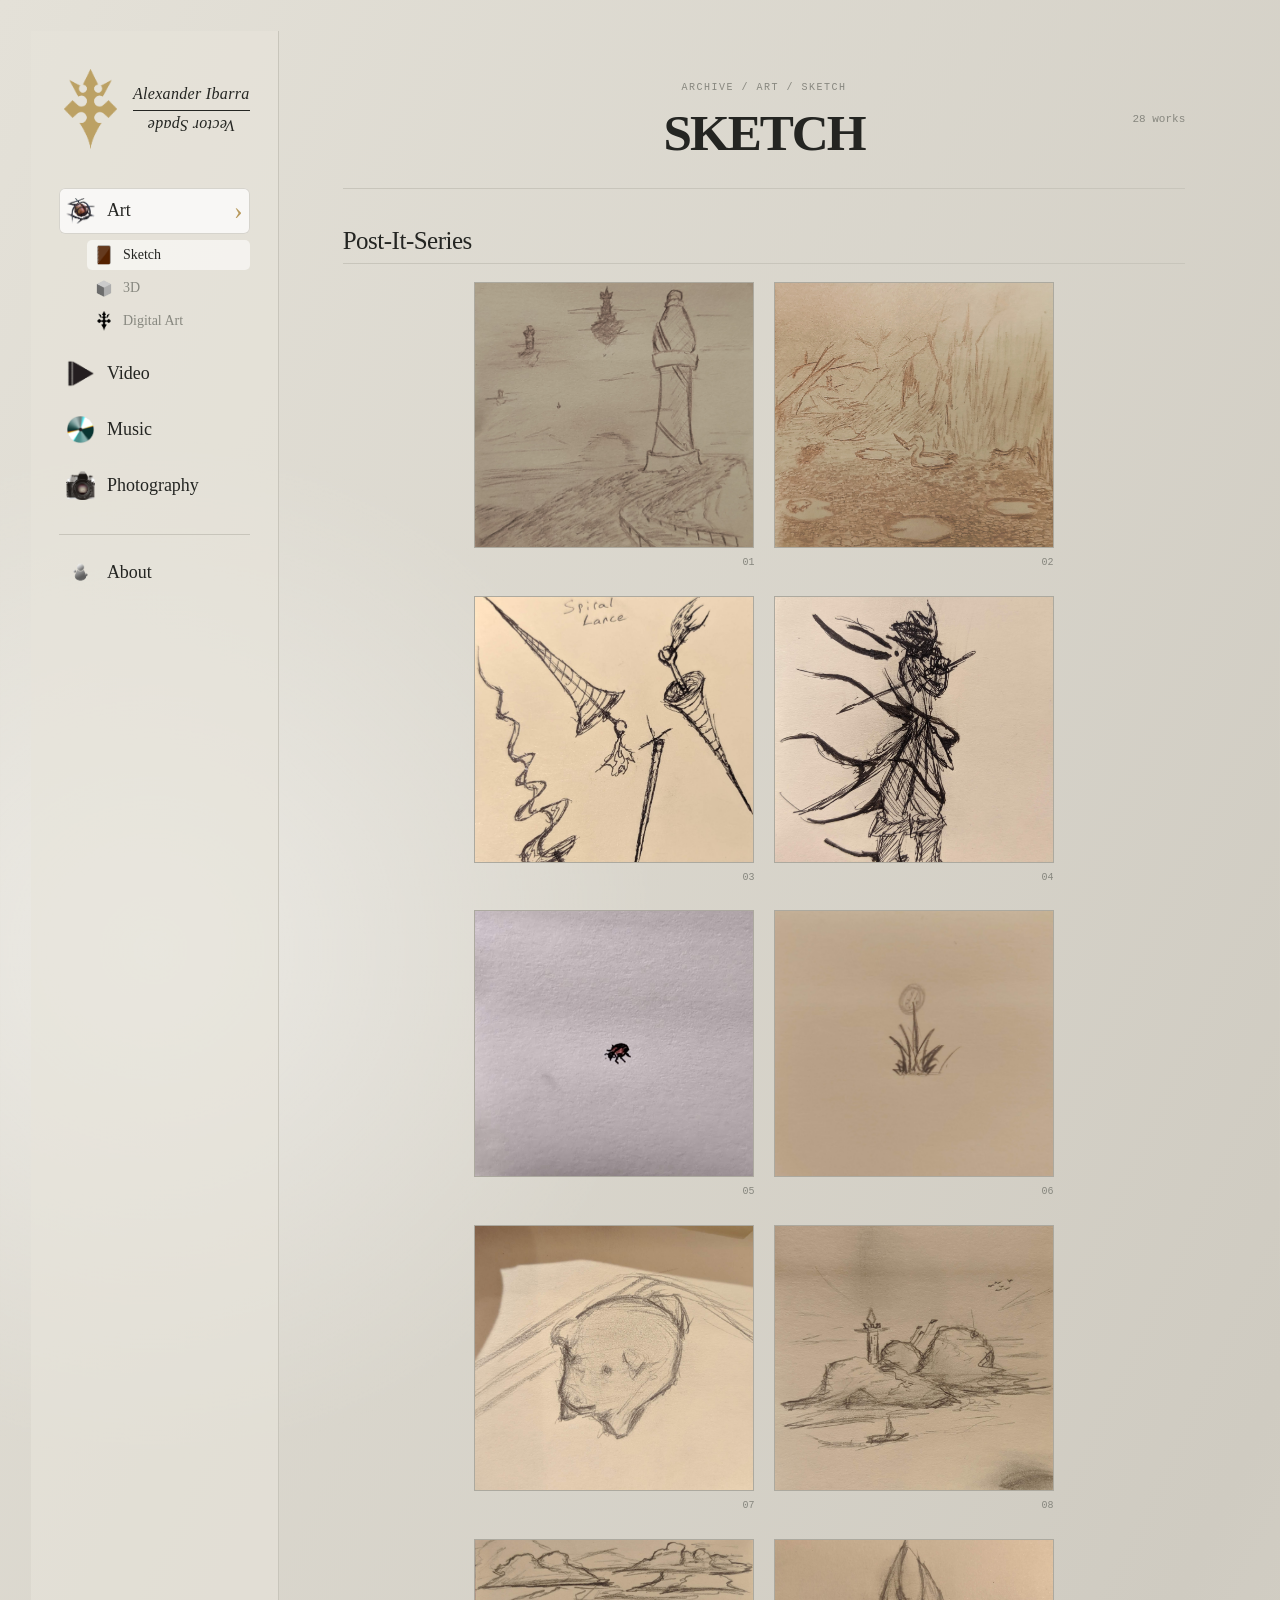
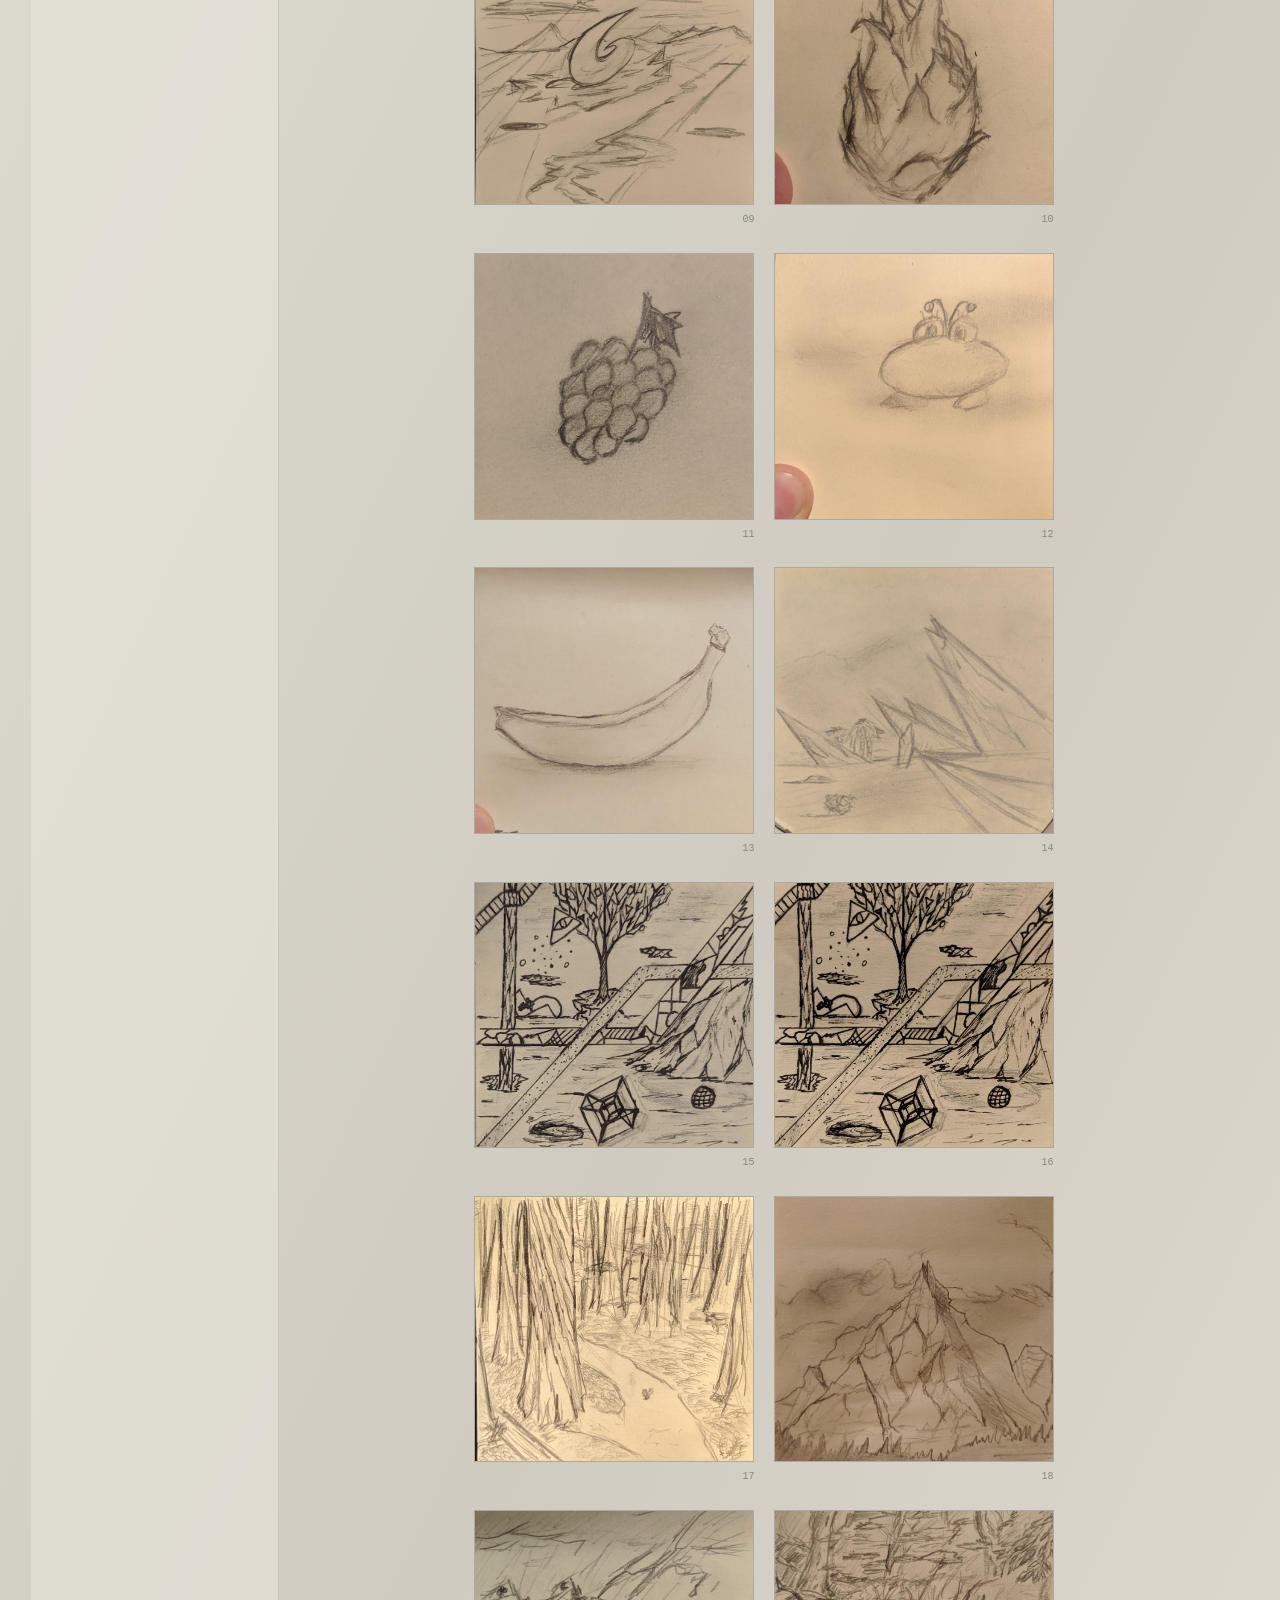
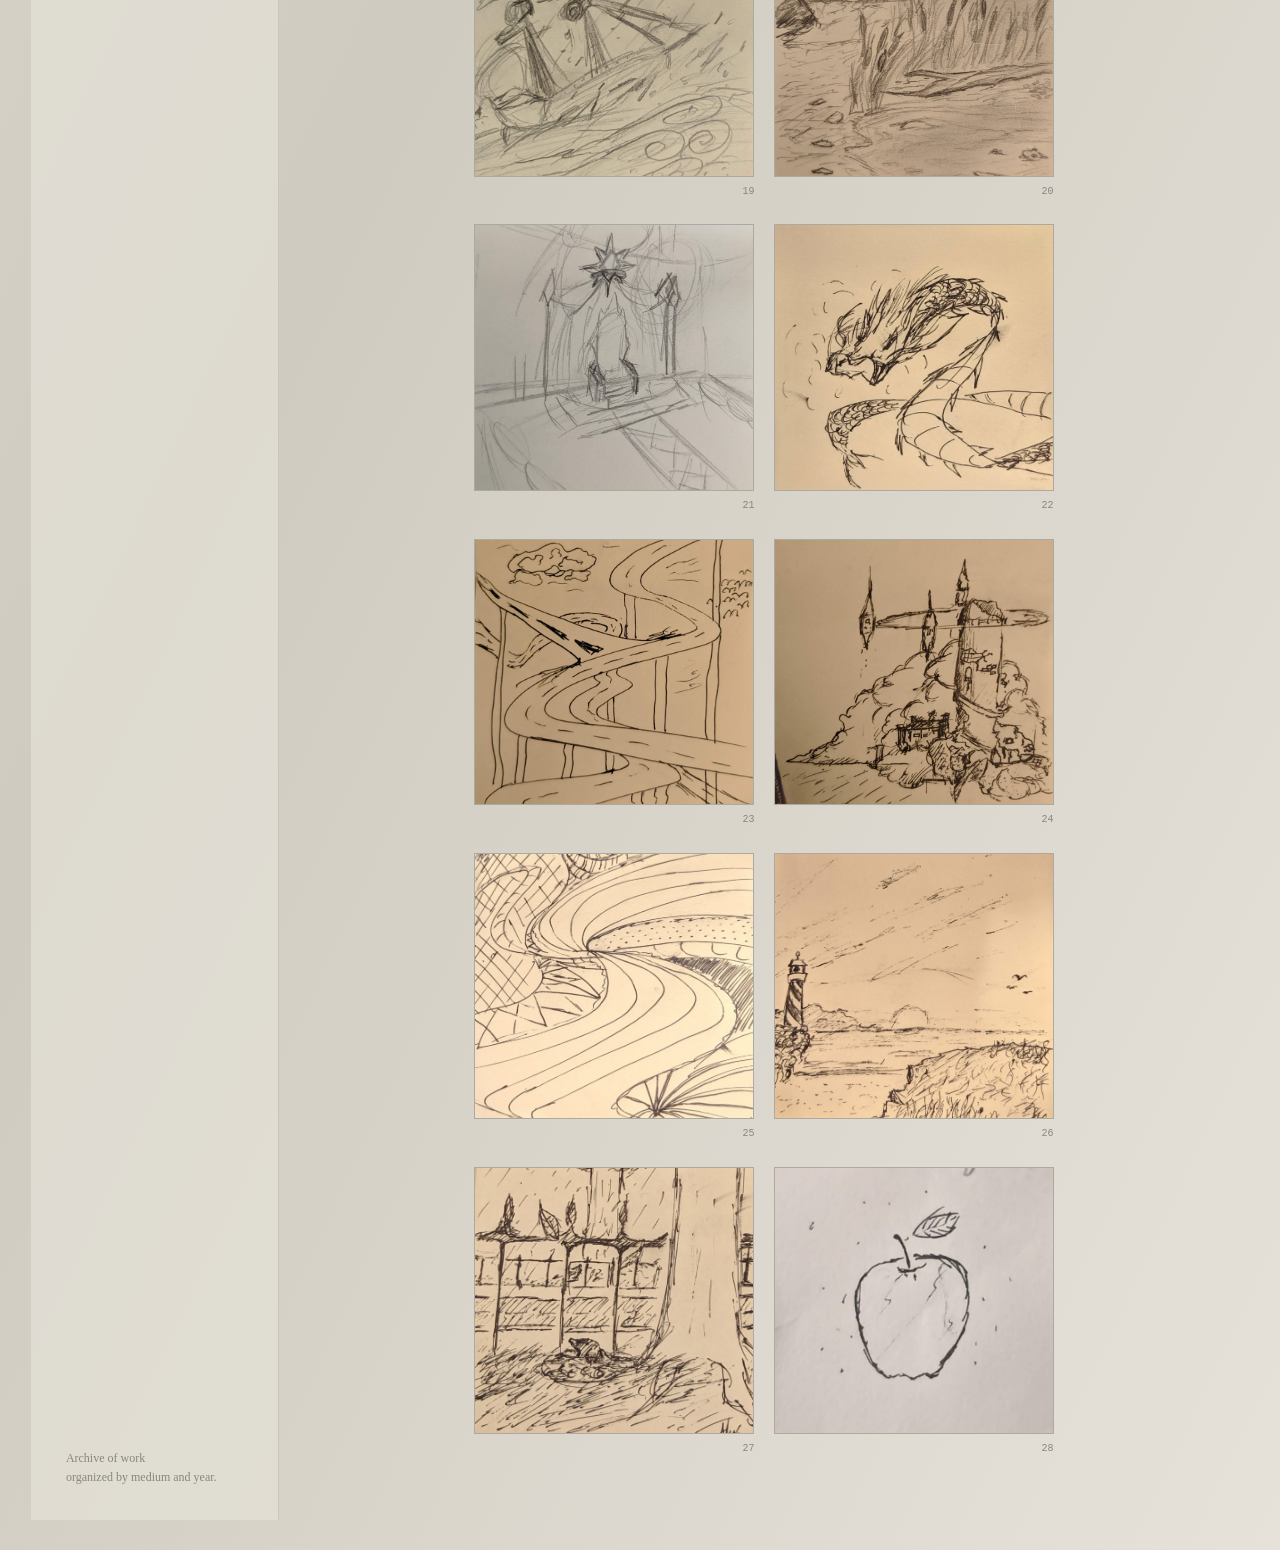
==== commit f79be7cc: "Major Changes" ====
--- a/index.html
+++ b/index.html
@@ -37,7 +37,7 @@
         <!-- Art branches into three folder-like subcategories. -->
         <div class="art-subnav" aria-label="Art categories">
           <button class="subnav-item is-active" type="button" data-category="sketch">
-            <img src="0.%20Site_Assets/1_1_Sketch.png" alt="" />
+            <img src="0.%20Site_Assets/1_1_sketch.png" alt="" />
             <span>Sketch</span>
           </button>
           <button class="subnav-item" type="button" data-category="3d">
@@ -114,6 +114,30 @@
     </div>
   </dialog>
 
+  <div id="music-overlay" class="music-overlay">
+    <div class="music-vinyl" aria-hidden="true">
+      <div class="music-vinyl-label"><img id="music-artwork" src="" alt="" /></div>
+    </div>
+    <div class="music-tonearm">
+      <div class="music-tonearm-shaft">
+        <button id="music-pause" class="music-headshell" type="button" aria-label="Pause current song">X</button>
+      </div>
+    </div>
+  </div>
+
+  <div class="music-controls" aria-label="Music controls">
+    <button id="music-control-play" class="music-control-play" type="button" aria-label="Play current song" disabled>▶</button>
+    <div class="music-progress">
+      <span id="music-time-current">0:00</span>
+      <input id="music-seek" type="range" min="0" max="100" value="0" step="0.1" aria-label="Seek through current song" />
+      <span id="music-time-total">--:--</span>
+    </div>
+    <label class="music-volume">
+      <span aria-hidden="true">🔊</span>
+      <input id="music-volume" type="range" min="0" max="1" value="0.8" step="0.01" aria-label="Volume" />
+    </label>
+  </div>
+
   <script>
     // The generated manifest is loaded from the folders on disk before rendering.
     let portfolio = null;
@@ -131,6 +155,27 @@
     const imageViewer = document.querySelector('#image-viewer');
     const imageViewerImage = document.querySelector('#image-viewer-image');
     const imageViewerClose = document.querySelector('#image-viewer-close');
+    const musicOverlay = document.querySelector('#music-overlay');
+    const musicTonearm = document.querySelector('.music-tonearm');
+    const musicArtwork = document.querySelector('#music-artwork');
+    const musicPause = document.querySelector('#music-pause');
+    const musicControlPlay = document.querySelector('#music-control-play');
+    const musicSeek = document.querySelector('#music-seek');
+    const musicTimeCurrent = document.querySelector('#music-time-current');
+    const musicTimeTotal = document.querySelector('#music-time-total');
+    const musicVolume = document.querySelector('#music-volume');
+    let activeAudio = null;
+
+    // Stable tonearm placement. These values are independent of the selected song
+    // and can be adjusted without changing the vinyl or audio logic.
+    const TONEARM_LAYOUT = {
+      rimAngle: 210,
+      // Offsets are proportions of the vinyl radius, so placement scales with it.
+      shiftX: 0.38,
+      shiftY: -0.08,
+      rotation: 12
+    };
+
     const identityName = document.querySelector('.identity-name');
     const identityAliasSlot = document.querySelector('.identity-alias-slot');
     const identityAlias = document.querySelector('#identity-alias');
@@ -223,6 +268,7 @@
     // Convert folder paths into browser-safe URLs and derive file metadata.
     const fileUrl = (path) => path.split('/').map(encodeURIComponent).join('/');
     const fileName = (path) => decodeURIComponent(path.split('/').pop());
+    const displayName = (path) => fileName(path).replace(/\.[^.]+$/, '');
     const extension = (path) => fileName(path).split('.').pop().toLowerCase();
     const isImage = (path) => ['jpg', 'jpeg', 'png', 'gif', 'webp', 'avif'].includes(extension(path));
     const isAudio = (path) => ['mp3', 'wav', 'ogg', 'm4a', 'flac'].includes(extension(path));
@@ -235,6 +281,53 @@
       const remainingSeconds = Math.floor(seconds % 60).toString().padStart(2, '0');
       return `${minutes}:${remainingSeconds}`;
     }
+
+    function updateMusicOverlay() {
+      const playingAudio = [...document.querySelectorAll('audio')].find((audio) => !audio.paused && !audio.ended);
+      activeAudio = playingAudio || activeAudio;
+      document.body.classList.toggle('is-music-playing', Boolean(playingAudio));
+      musicOverlay.classList.toggle('is-visible', Boolean(playingAudio));
+      updateMusicControls();
+    }
+
+    function updateMusicControls() {
+      const audio = activeAudio;
+      const hasDuration = audio && Number.isFinite(audio.duration) && audio.duration > 0;
+      const isPlaying = audio && !audio.paused && !audio.ended;
+      musicControlPlay.disabled = !audio;
+      musicControlPlay.textContent = isPlaying ? 'Ⅱ' : '▶';
+      musicControlPlay.setAttribute('aria-label', isPlaying ? 'Pause current song' : 'Play current song');
+      musicSeek.disabled = !hasDuration;
+      musicSeek.value = hasDuration ? String((audio.currentTime / audio.duration) * 100) : '0';
+      musicTimeCurrent.textContent = audio ? formatDuration(audio.currentTime) : '0:00';
+      musicTimeTotal.textContent = hasDuration ? formatDuration(audio.duration) : '--:--';
+      if (audio) musicVolume.value = String(audio.volume);
+    }
+
+    // Anchor the tonearm to stable viewport geometry, independent of vinyl animation.
+    function positionTonearm() {
+      const diameter = Math.min(window.innerHeight * .96, window.innerWidth * .96);
+      const hiddenOffset = Math.min(window.innerHeight * .48, window.innerWidth * .48);
+      const centerX = window.innerWidth + hiddenOffset - diameter / 2;
+      const centerY = window.innerHeight / 2;
+      const radius = diameter / 2;
+      const angle = TONEARM_LAYOUT.rimAngle * Math.PI / 180;
+      const contactX = centerX + Math.cos(angle) * radius + radius * TONEARM_LAYOUT.shiftX;
+      const contactY = centerY + Math.sin(angle) * radius + radius * (.35 + TONEARM_LAYOUT.shiftY);
+      musicOverlay.style.setProperty('--tonearm-x', `${contactX}px`);
+      musicOverlay.style.setProperty('--tonearm-y', `${contactY}px`);
+      musicTonearm.style.setProperty('--tonearm-rotation', `${TONEARM_LAYOUT.rotation}deg`);
+    }
+
+    function showMusicOverlay(metadata, title) {
+      musicArtwork.src = metadata.thumbnail ? fileUrl(metadata.thumbnail) : '';
+      musicArtwork.alt = title;
+      musicOverlay.classList.add('is-visible');
+      document.body.classList.add('is-music-playing');
+    }
+
+    window.addEventListener('resize', positionTonearm);
+    positionTonearm();
 
     // Show the current artwork behind the page while its thumbnail is hovered or focused.
     function showHoverBackground(path) {
@@ -314,8 +407,10 @@
     let artCategories = {};
 
     // Build one visual card for an image, audio file, video file, or generic file.
-    function renderFile(path, index) {
+    function renderFile(path, index, year = '', metadata = {}) {
       const name = fileName(path);
+      const title = displayName(path);
+      const displayTitle = metadata.title || title;
       const card = document.createElement('article');
       card.className = 'file-card';
       card.style.setProperty('--delay', `${index * 35}ms`);
@@ -337,7 +432,10 @@
         const audioDuration = document.createElement('div');
         audioDuration.className = 'audio-duration';
         audioDuration.innerHTML = '<span>duration</span><span>--:--</span>';
-        card.innerHTML = `<div class="file-placeholder audio-placeholder"><span class="file-glyph">♫</span><span>audio file</span></div><audio controls preload="none" src="${fileUrl(path)}"></audio>`;
+        const audioArtwork = metadata.thumbnail
+          ? `<img class="audio-thumbnail" src="${fileUrl(metadata.thumbnail)}" alt="" />`
+          : '<span class="file-glyph">♫</span><span>audio file</span>';
+        card.innerHTML = `<div class="file-placeholder audio-placeholder">${audioArtwork}</div><audio controls preload="none" src="${fileUrl(path)}"></audio>`;
         const audio = card.querySelector('audio');
         const audioPlaceholder = card.querySelector('.audio-placeholder');
         const audioPlay = document.createElement('button');
@@ -351,18 +449,34 @@
           if (audio.paused) audio.play(); else audio.pause();
         });
         audio.addEventListener('play', () => {
-          audioPlay.textContent = 'Ⅱ';
+          document.querySelectorAll('audio').forEach((otherAudio) => {
+            if (otherAudio !== audio) otherAudio.pause();
+          });
+          activeAudio = audio;
+          showMusicOverlay(metadata, displayTitle);
+          audioPlay.textContent = 'X';
           audioPlay.setAttribute('aria-label', `Pause ${name}`);
+          updateMusicControls();
         });
         audio.addEventListener('pause', () => {
+          updateMusicOverlay();
           audioPlay.textContent = '▶';
           audioPlay.setAttribute('aria-label', `Play ${name}`);
-        });
-        audio.addEventListener('ended', () => audioPlay.textContent = '▶');
+          updateMusicControls();
+        });
+        audio.addEventListener('ended', () => {
+          updateMusicOverlay();
+          audioPlay.textContent = '▶';
+          updateMusicControls();
+        });
         audio.preload = 'metadata';
         audio.addEventListener('loadedmetadata', () => {
           audioDuration.lastElementChild.textContent = formatDuration(audio.duration);
-        });
+          updateMusicControls();
+        });
+        audio.addEventListener('timeupdate', updateMusicControls);
+        audio.addEventListener('durationchange', updateMusicControls);
+        audio.addEventListener('volumechange', updateMusicControls);
         card.appendChild(audioDuration);
       } else if (isVideo(path)) {
         card.innerHTML = `<div class="file-placeholder video-placeholder"><span class="file-glyph">▶</span><span>video file</span></div><a class="file-open" href="${fileUrl(path)}" target="_blank" rel="noreferrer">Open file ↗</a>`;
@@ -370,16 +484,40 @@
         card.innerHTML = `<div class="file-placeholder"><span class="file-glyph">□</span><span>file</span></div><a class="file-open" href="${fileUrl(path)}" target="_blank" rel="noreferrer">Open file ↗</a>`;
       }
 
-      card.insertAdjacentHTML('beforeend', `<footer><span title="${name}">${name}</span><span>${String(index + 1).padStart(2, '0')}</span></footer>`);
+      const yearLabel = year ? `<span class="file-year">, ${year}</span>` : '';
+      card.insertAdjacentHTML('beforeend', `<footer><span class="file-label" title="${displayTitle}"><em>${displayTitle}</em>${yearLabel}</span><span>${String(index + 1).padStart(2, '0')}</span></footer>`);
       return card;
     }
 
-    // Render one medium/category, grouped by year and preserving file order.
+    musicPause.addEventListener('click', (event) => {
+      event.stopPropagation();
+      if (activeAudio && !activeAudio.paused) activeAudio.pause();
+    });
+
+    musicControlPlay.addEventListener('click', () => {
+      if (!activeAudio) return;
+      if (activeAudio.paused) activeAudio.play();
+      else activeAudio.pause();
+    });
+
+    musicSeek.addEventListener('input', () => {
+      if (!activeAudio || !Number.isFinite(activeAudio.duration)) return;
+      activeAudio.currentTime = (Number(musicSeek.value) / 100) * activeAudio.duration;
+    });
+
+    musicVolume.addEventListener('input', () => {
+      const volume = Number(musicVolume.value);
+      document.querySelectorAll('audio').forEach((audio) => { audio.volume = volume; });
+      updateMusicControls();
+    });
+
+    // Render one medium/category. Sketch preserves its folder groups within one view.
     function showMedium(key, category = activeArtCategory) {
       const medium = key === 'art' ? artCategories[category] : portfolio[key];
-      const entries = Object.entries(medium.years).filter(([, files]) => files.length);
-      const total = entries.reduce((sum, [, files]) => sum + files.length, 0);
-      pageTitle.textContent = key === 'art' ? `Art / ${medium.label}` : medium.label;
+      const flatWorks = medium.works || [];
+      const entries = Object.entries(medium.years || {}).filter(([, files]) => files.length);
+      const total = flatWorks.length + entries.reduce((sum, [, files]) => sum + files.length, 0);
+      pageTitle.textContent = medium.label.toUpperCase();
       crumbMedium.textContent = key === 'art' ? `ART / ${medium.label.toUpperCase()}` : medium.label.toUpperCase();
       itemCount.textContent = `${total} ${total === 1 ? 'work' : 'works'}`;
       aboutView.hidden = true;
@@ -388,6 +526,26 @@
       subnavItems.forEach((item) => item.classList.toggle('is-active', item.dataset.category === category));
       portfolioView.innerHTML = '';
 
+      if (medium.groups) {
+        medium.groups.forEach((groupData) => {
+          const group = document.createElement('section');
+          group.className = 'sketch-group';
+          group.innerHTML = `<div class="year-heading"><h2>${groupData.label}</h2></div><div class="file-grid"></div>`;
+          const grid = group.querySelector('.file-grid');
+          groupData.works.forEach((path, index) => grid.appendChild(renderFile(path, index, medium.workMetadata?.[path]?.year || '')));
+          portfolioView.appendChild(group);
+        });
+        return;
+      }
+
+      if (medium.works) {
+        const grid = document.createElement('div');
+        grid.className = 'file-grid';
+          flatWorks.forEach((path, index) => grid.appendChild(renderFile(path, index, medium.workMetadata?.[path]?.year || '', medium.workMetadata?.[path] || {})));
+        portfolioView.appendChild(grid);
+        return;
+      }
+
       if (!entries.length) {
         portfolioView.innerHTML = `<div class="empty-state"><span class="empty-icon">□</span><p>This folder is ready for work.</p><small>Add files to <strong>${medium.folder}/YEAR/</strong> to populate this view.</small></div>`;
         return;
@@ -398,14 +556,14 @@
         group.className = 'year-group';
         group.innerHTML = `<div class="year-heading"><h2>${year}</h2><span>${files.length} ${files.length === 1 ? 'file' : 'files'}</span></div><div class="file-grid"></div>`;
         const grid = group.querySelector('.file-grid');
-        files.forEach((path, index) => grid.appendChild(renderFile(path, index)));
+        files.forEach((path, index) => grid.appendChild(renderFile(path, index, year)));
         portfolioView.appendChild(group);
       });
     }
 
     // Replace the archive with the dedicated About content.
     function showAbout() {
-      pageTitle.textContent = 'About';
+      pageTitle.textContent = 'ABOUT';
       crumbMedium.textContent = 'ABOUT';
       itemCount.textContent = 'artist statement';
       portfolioView.hidden = true;
@@ -416,6 +574,8 @@
     // Combine every medium into one year-indexed archive for the logo home link.
     function showArchive() {
       const worksByYear = {};
+      const flatWorks = [];
+      const flatWorkMetadata = {};
       const sources = [
         ...Object.values(portfolio.art.categories),
         portfolio.video,
@@ -424,14 +584,18 @@
       ];
 
       sources.forEach((source) => {
-        Object.entries(source.years).forEach(([year, files]) => {
+        if (source.works) {
+          flatWorks.push(...source.works);
+          Object.assign(flatWorkMetadata, source.workMetadata || {});
+        }
+        Object.entries(source.years || {}).forEach(([year, files]) => {
           worksByYear[year] = [...(worksByYear[year] || []), ...files];
         });
       });
 
       const entries = Object.entries(worksByYear).sort(([a], [b]) => Number(b) - Number(a));
-      const total = entries.reduce((sum, [, files]) => sum + files.length, 0);
-      pageTitle.textContent = 'All Works';
+      const total = flatWorks.length + entries.reduce((sum, [, files]) => sum + files.length, 0);
+      pageTitle.textContent = 'ALL WORKS';
       crumbMedium.textContent = 'ARCHIVE';
       itemCount.textContent = `${total} ${total === 1 ? 'work' : 'works'}`;
       portfolioView.hidden = false;
@@ -444,9 +608,18 @@
         group.className = 'year-group';
         group.innerHTML = `<div class="year-heading"><h2>${year}</h2><span>${files.length} ${files.length === 1 ? 'file' : 'files'}</span></div><div class="file-grid"></div>`;
         const grid = group.querySelector('.file-grid');
-        files.forEach((path, index) => grid.appendChild(renderFile(path, index)));
+        files.forEach((path, index) => grid.appendChild(renderFile(path, index, year)));
         portfolioView.appendChild(group);
       });
+
+      if (flatWorks.length) {
+        const group = document.createElement('section');
+        group.className = 'year-group';
+        group.innerHTML = `<div class="year-heading"><h2>Sketch</h2><span>${flatWorks.length} ${flatWorks.length === 1 ? 'file' : 'files'}</span></div><div class="file-grid"></div>`;
+        const grid = group.querySelector('.file-grid');
+        flatWorks.forEach((path, index) => grid.appendChild(renderFile(path, index, flatWorkMetadata[path]?.year || '', flatWorkMetadata[path] || {})));
+        portfolioView.appendChild(group);
+      }
     }
 
     // Keep the active button state and URL hash synchronized with the current view.
--- a/style.css
+++ b/style.css
@@ -6,7 +6,8 @@
   --muted: #87877f;
   --line: #c8c5bb;
   --gold: #b89a5d;
-  --sidebar: 248px;
+  --page-gutter: clamp(18px, 2.4vw, 64px);
+  --sidebar: clamp(248px, 18vw, 380px);
 }
 
 /* Make sizing predictable for every element. */
@@ -23,7 +24,7 @@
   position: relative;
   min-height: 100vh;
   margin: 0;
-  padding: 28px;
+  padding: var(--page-gutter);
   color: var(--ink);
   background:
     radial-gradient(circle at 12% 20%, rgba(255,255,255,.42), transparent 32rem),
@@ -40,13 +41,41 @@
   background-position: center;
   background-repeat: no-repeat;
   background-size: cover;
-  filter: blur(34px);
+  filter: blur(8px);
   opacity: 0;
   transform: scale(1.08);
   transition: opacity .35s ease, background-image .2s ease;
 }
 
 .hover-background.is-visible { opacity: .3; }
+
+/* Music mode softens the archive while the active track's record turns on the edge. */
+.window-shell { transition: filter .35s ease; }
+body.is-music-playing .window-shell { filter: blur(5px); }
+.music-overlay { position: fixed; inset: 0; z-index: 3; pointer-events: none; visibility: hidden; opacity: 0; transition: opacity .35s ease, visibility .35s ease; }
+.music-overlay.is-visible { visibility: visible; opacity: 1; }
+.music-controls { position: fixed; left: 24px; right: calc(min(48vh, 48vw) + 24px); bottom: 22px; z-index: 5; display: flex; align-items: center; gap: 14px; min-height: 50px; padding: 8px 12px; color: #fff; opacity: 0; visibility: hidden; pointer-events: none; transition: opacity .35s ease, visibility .35s ease; }
+body.is-music-playing .music-controls { opacity: 1; visibility: visible; pointer-events: auto; }
+.music-control-play { display: grid; place-items: center; width: 34px; height: 34px; padding: 0; border: 0; background: transparent; color: #fff; cursor: pointer; font: inherit; font-size: 22px; line-height: 1; text-shadow: 0 1px 5px rgba(0, 0, 0, .6); }
+.music-control-play:disabled { opacity: .42; cursor: default; }
+.music-progress { display: flex; align-items: center; gap: 9px; min-width: 0; flex: 1; font: 11px/1 var(--mono); }
+.music-progress input, .music-volume input { accent-color: var(--gold); cursor: pointer; }
+.music-progress input { width: 100%; min-width: 80px; }
+.music-volume { display: flex; align-items: center; gap: 7px; font-size: 14px; }
+.music-volume input { width: 82px; }
+.music-overlay::before { content: ''; position: absolute; inset: 0; z-index: 0; background: rgba(0, 0, 0, .66); }
+.music-vinyl { position: absolute; top: 50%; right: calc(-1 * min(48vh, 48vw)); z-index: 1; width: min(96vh, 96vw); aspect-ratio: 1; border-radius: 50%; background: repeating-radial-gradient(circle, #101112 0 2px, #252729 3px 5px, #0c0d0e 6px 8px); box-shadow: -18px 20px 42px rgba(0, 0, 0, .38), inset 0 0 0 2px rgba(255, 255, 255, .08); transform: translateY(-50%); animation: vinylSpin 12s linear infinite; }
+.music-vinyl::before { content: ''; position: absolute; inset: 8%; border: 1px solid rgba(255, 255, 255, .12); border-radius: 50%; }
+.music-vinyl::after { content: ''; position: absolute; inset: 49%; border-radius: 50%; background: #080909; box-shadow: 0 0 0 2px rgba(255, 255, 255, .12); }
+.music-vinyl-label { position: absolute; inset: 35%; z-index: 1; overflow: hidden; border: 4px solid #111; border-radius: 50%; background: #b08a45; }
+.music-vinyl-label img { width: 100%; height: 100%; display: block; object-fit: cover; border-radius: 50%; }
+.music-tonearm { position: absolute; inset: 0; z-index: 2; pointer-events: none; opacity: 0; transform: translateY(115%) rotate(var(--tonearm-rotation, 0deg)); transform-origin: center center; transition: opacity .65s ease, transform .65s cubic-bezier(.2, .8, .2, 1); }
+.music-overlay.is-visible .music-tonearm { opacity: 1; transform: translateY(0) rotate(var(--tonearm-rotation, 0deg)); }
+.music-tonearm-shaft { position: absolute; left: calc(var(--tonearm-x, 42%) - min(1vw, 1vh)); top: var(--tonearm-y, 45%); width: clamp(10px, min(1.8vw, 1.8vh), 22px); height: min(84vh, 84vw); border: clamp(2px, min(.3vw, .3vh), 4px) solid #16191a; border-radius: 999px; background: linear-gradient(90deg, #151718 0 22%, #c2c5c3 45%, #3c4040 65%, #111); box-shadow: 5px 6px 14px rgba(0, 0, 0, .5); transform: rotate(-20deg); transform-origin: top center; }
+.music-headshell { position: absolute; top: calc(-1 * min(12.1vw, 12.1vh)); left: calc(50% + min(1.6vw, 1.6vh)); z-index: 4; display: grid; place-items: center; width: clamp(42px, min(7.5vw, 7.5vh), 100px); height: clamp(72px, min(12.8vw, 12.8vh), 170px); padding: 0; border: 0; border-radius: 4px 4px 15px 15px; background: linear-gradient(90deg, #17191a 0 20%, #5b5f60 24% 75%, #1a1c1d 80%); box-shadow: 5px 7px 14px rgba(0, 0, 0, .55); color: #f5f2e9; cursor: pointer; font-size: clamp(20px, min(3vw, 3vh), 40px); line-height: 1; pointer-events: auto; transform: translateX(-50%) rotate(8deg); }
+.music-headshell::after { content: ''; position: absolute; left: 50%; top: calc(100% - 1px); width: clamp(16px, min(2.5vw, 2.5vh), 34px); height: clamp(22px, min(3.4vw, 3.4vh), 46px); border: 0; border-radius: 0 0 7px 7px; background: #303434; box-shadow: inset 2px 0 0 rgba(255, 255, 255, .12), inset -3px 0 0 rgba(0, 0, 0, .35); transform: translateX(-50%); }
+.music-headshell:hover, .music-headshell:focus-visible { outline: 2px solid var(--gold); outline-offset: 4px; background: linear-gradient(90deg, #080909 0 20%, #737878 24% 75%, #0b0c0d 80%); }
+@keyframes vinylSpin { to { transform: translateY(-50%) rotate(360deg); } }
 
 /* In-page image viewer and its dominant-color border. */
 .image-viewer {
@@ -61,9 +90,9 @@
 }
 
 .image-viewer::backdrop { background: rgba(36, 37, 34, .48); backdrop-filter: blur(8px); }
-.image-viewer-frame { display: inline-block; max-width: 90vw; max-height: 90vh; border: 10px solid var(--image-border-color, var(--gold)); background: #ebe8df; }
+.image-viewer-frame { display: inline-block; max-width: 90vw; max-height: 90vh; border: 0; background: transparent; }
 .image-viewer-frame { animation: viewerFrameFade .28s ease both; }
-.image-viewer-frame img { display: block; width: auto; height: auto; max-width: calc(90vw - 20px); max-height: calc(90vh - 20px); object-fit: contain; opacity: 0; transition: opacity .36s ease; }
+.image-viewer-frame img { display: block; width: auto; height: auto; max-width: 90vw; max-height: 90vh; object-fit: contain; opacity: 0; transition: opacity .36s ease; }
 .image-viewer-frame img.is-loaded { opacity: 1; }
 .image-viewer-close { position: absolute; top: -38px; right: -38px; z-index: 1; width: 32px; height: 32px; border: 0; border-radius: 50%; background: transparent; cursor: pointer; color: #fff; font-size: 25px; line-height: 27px; animation: viewerCloseFade .28s .08s ease both; }
 .image-viewer.is-closing .image-viewer-frame { animation: viewerFrameFadeOut .28s ease both; }
@@ -86,9 +115,12 @@
   z-index: 1;
   display: grid;
   grid-template-columns: var(--sidebar) minmax(0, 1fr);
-  width: min(1480px, 100%);
-  min-height: calc(100vh - 56px);
-  margin: 0 auto;
+  /* Let the archive use the complete viewport instead of stopping at a
+     narrower intrinsic width on wide screens. */
+  width: 100%;
+  max-width: none;
+  min-height: calc(100vh - var(--page-gutter) - var(--page-gutter));
+  margin: 0 auto 0 0;
   overflow: hidden;
   background: transparent;
 }
@@ -97,7 +129,7 @@
 .sidebar {
   display: flex;
   flex-direction: column;
-  padding: 30px 24px 26px;
+  padding: clamp(30px, 3vw, 64px) clamp(24px, 2.2vw, 48px) clamp(26px, 2.6vw, 56px);
   border-right: 1px solid var(--line);
   background: rgba(231, 228, 218, .62);
 }
@@ -106,10 +138,10 @@
 .identity {
   display: flex;
   align-items: center;
-  gap: 10px;
-  padding-bottom: 34px;
+  gap: clamp(10px, .8vw, 18px);
+  padding-bottom: clamp(34px, 3vw, 64px);
   text-decoration: none;
-  font-size: 16px;
+  font-size: clamp(16px, 1.1vw, 24px);
   font-style: italic;
   letter-spacing: .02em;
 }
@@ -156,10 +188,10 @@
   content: '';
 }
 
-.identity img { width: 80px; height: 80px; object-fit: contain; }
+.identity img { width: clamp(80px, 5.4vw, 140px); height: clamp(80px, 5.4vw, 140px); object-fit: contain; }
 
 /* Main navigation and indented Art subcategory controls. */
-.primary-nav { display: grid; gap: 9px; }
+.primary-nav { display: grid; gap: clamp(9px, .7vw, 16px); }
 .art-subnav { display: grid; gap: 3px; margin: -3px 0 5px 28px; }
 .subnav-item { display: flex; align-items: center; gap: 9px; padding: 5px 7px; border: 0; border-radius: 5px; background: transparent; cursor: pointer; color: var(--muted); text-align: left; font-size: 14px; }
 .subnav-item:hover, .subnav-item:focus-visible { background: rgba(255,255,255,.55); color: var(--ink); outline: none; }
@@ -170,40 +202,47 @@
 .nav-item {
   display: flex;
   align-items: center;
-  gap: 12px;
+  gap: clamp(12px, .9vw, 20px);
   width: 100%;
-  padding: 8px 7px;
+  padding: clamp(8px, .7vw, 16px) 7px;
   border: 0;
   border-radius: 6px;
   background: transparent;
   cursor: pointer;
   text-align: left;
-  font-size: 18px;
+  font-size: clamp(18px, 1.25vw, 28px);
   transition: background .2s ease, transform .2s ease;
 }
 
 .nav-item:hover, .nav-item:focus-visible { background: rgba(255,255,255,.6); outline: none; }
 .nav-item:active { transform: translateX(2px); }
 .nav-item.is-active { background: rgba(255,255,255,.74); box-shadow: inset 0 0 0 1px rgba(200,197,187,.7); }
-.nav-item img { width: 29px; height: 29px; object-fit: contain; }
+.nav-item img { width: clamp(29px, 2vw, 48px); height: clamp(29px, 2vw, 48px); object-fit: contain; }
 .nav-arrow { margin-left: auto; color: var(--gold); font-size: 26px; line-height: 1; }
 .sidebar-rule { width: 100%; height: 1px; margin: 25px 0 13px; background: var(--line); }
 .about-link { margin-top: 1px; }
 .sidebar-note { margin: auto 7px 0; color: var(--muted); font-size: 12px; line-height: 1.55; }
 
 /* Right-hand archive area, headings, year groups, and file cards. */
-.content-panel { min-width: 0; padding: 42px 5.2% 60px; }
-.content-header { display: flex; align-items: end; justify-content: space-between; gap: 20px; padding-bottom: 24px; border-bottom: 1px solid var(--line); }
+.content-panel {
+  width: 100%;
+  min-width: 0;
+  padding: clamp(42px, 4vw, 96px) clamp(3%, 5vw, 8%) clamp(60px, 5vw, 112px);
+}
+.content-header { display: grid; grid-template-columns: 1fr auto 1fr; align-items: center; gap: 20px; padding-bottom: clamp(24px, 2vw, 44px); border-bottom: 1px solid var(--line); }
+.content-header > div { grid-column: 2; text-align: center; }
+.content-header .header-meta { grid-column: 3; justify-self: end; }
 .eyebrow { margin: 0 0 10px; color: var(--muted); font-family: 'Courier New', monospace; font-size: 10px; letter-spacing: .15em; }
 h1, h2, p { margin-top: 0; }
-h1 { margin-bottom: 0; font-size: clamp(35px, 4vw, 56px); font-weight: 400; letter-spacing: -.04em; }
+h1 { margin-bottom: 0; font-size: clamp(35px, 4vw, 86px); font-weight: 700; letter-spacing: -.04em; text-transform: capitalize; }
 .header-meta { margin: 0 0 6px; color: var(--muted); font-family: 'Courier New', monospace; font-size: 11px; }
-.portfolio-view { padding-top: 34px; }
-.year-group + .year-group { margin-top: 48px; }
-.year-heading { display: flex; align-items: baseline; gap: 15px; margin-bottom: 17px; padding-bottom: 8px; border-bottom: 1px solid var(--line); }
-.year-heading h2 { margin: 0; font-size: 25px; font-weight: 400; letter-spacing: -.02em; }
+.portfolio-view { padding-top: clamp(34px, 3vw, 64px); }
+.year-group + .year-group { margin-top: clamp(48px, 4vw, 88px); }
+.sketch-group + .sketch-group { margin-top: clamp(34px, 3vw, 64px); padding-top: clamp(34px, 3vw, 64px); border-top: 1px solid var(--line); }
+.year-heading { display: flex; align-items: baseline; gap: 15px; margin-bottom: clamp(17px, 1.4vw, 30px); padding-bottom: 8px; border-bottom: 1px solid var(--line); }
+.year-heading h2 { margin: 0; font-size: clamp(25px, 1.8vw, 42px); font-weight: 400; letter-spacing: -.02em; }
 .year-heading span { color: var(--muted); font-family: 'Courier New', monospace; font-size: 10px; }
-.file-grid { display: grid; grid-template-columns: repeat(auto-fill, minmax(145px, 1fr)); gap: 24px 18px; }
+.file-grid { display: grid; grid-template-columns: repeat(auto-fill, 280px); justify-content: center; gap: clamp(24px, 2vw, 44px) clamp(18px, 1.5vw, 36px); }
 .file-card { min-width: 0; animation: rise .45s both; animation-delay: var(--delay); }
 .file-card > a:first-child, .file-placeholder { display: flex; align-items: center; justify-content: center; aspect-ratio: 1.05 / 1; overflow: hidden; border: 1px solid #aca99f; background: linear-gradient(145deg, #d7d4ca, #efede6); }
 .file-card > a:first-child { transition: border-color .2s ease, transform .2s ease; }
@@ -211,13 +250,17 @@
 .file-card > a:first-child img { width: 100%; height: 100%; object-fit: cover; }
 .file-placeholder { flex-direction: column; gap: 8px; color: var(--muted); font-family: 'Courier New', monospace; font-size: 10px; letter-spacing: .08em; text-transform: uppercase; }
 .file-glyph { color: var(--gold); font-family: Georgia, serif; font-size: 36px; line-height: 1; }
-.file-card footer { display: flex; justify-content: space-between; gap: 8px; padding-top: 9px; font-family: 'Courier New', monospace; font-size: 10px; }
-.file-card footer span:first-child { overflow: hidden; text-overflow: ellipsis; white-space: nowrap; }
-.file-card footer span:last-child { color: var(--muted); }
+.file-card footer { display: flex; justify-content: space-between; gap: 8px; padding-top: 9px; font-family: 'Courier New', monospace; font-size: clamp(10px, .7vw, 13px); }
+.file-label { min-width: 0; overflow: hidden; text-overflow: ellipsis; white-space: nowrap; opacity: 0; visibility: hidden; transition: opacity .2s ease, visibility .2s ease; }
+.file-card:hover .file-label, .file-card:focus-within .file-label { opacity: 1; visibility: visible; }
+.file-label em { color: var(--ink); font-family: Georgia, 'Times New Roman', serif; font-size: 1.08em; font-style: italic; }
+.file-card footer .file-year { color: #000; font-style: normal; }
+.file-card footer > span:last-child { color: var(--muted); }
 .file-open { display: inline-block; margin-top: 8px; color: var(--muted); font-family: 'Courier New', monospace; font-size: 10px; text-decoration: none; }
 .file-open:hover { color: var(--ink); }
 audio { display: none; }
 .audio-placeholder { position: relative; }
+.audio-thumbnail { width: 100%; height: 100%; object-fit: cover; }
 .audio-play { position: absolute; inset: 0; display: grid; place-items: center; width: 100%; height: 100%; border: 0; background: rgba(244, 241, 233, .08); cursor: pointer; color: var(--gold); font-size: 72px; line-height: 1; opacity: 0; text-shadow: 0 2px 8px rgba(36, 37, 34, .4); transform: scale(.92); transition: opacity .2s ease, transform .2s ease, background .2s ease; }
 .audio-play:hover, .audio-play:focus-visible { background: rgba(244, 241, 233, .18); }
 .file-card:hover .audio-play, .audio-play:focus-visible { opacity: 1; transform: scale(1); outline: none; }
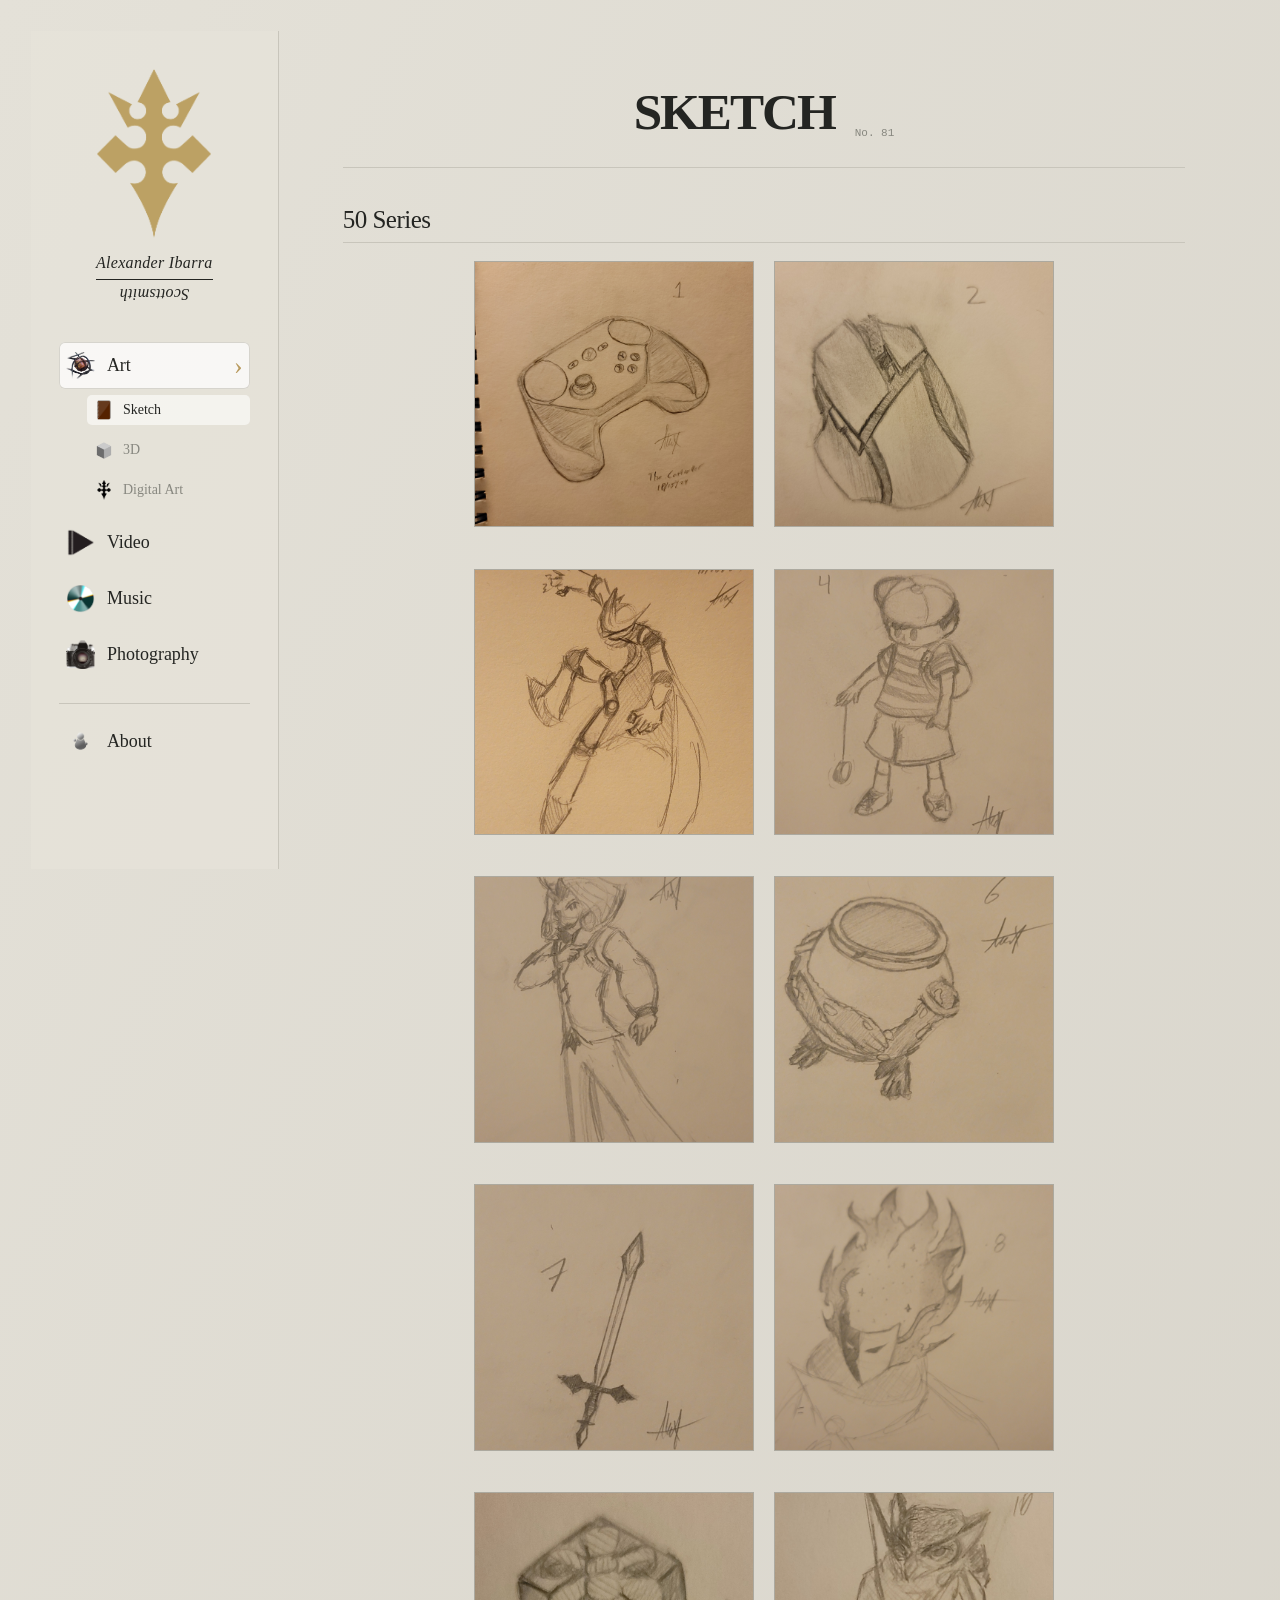
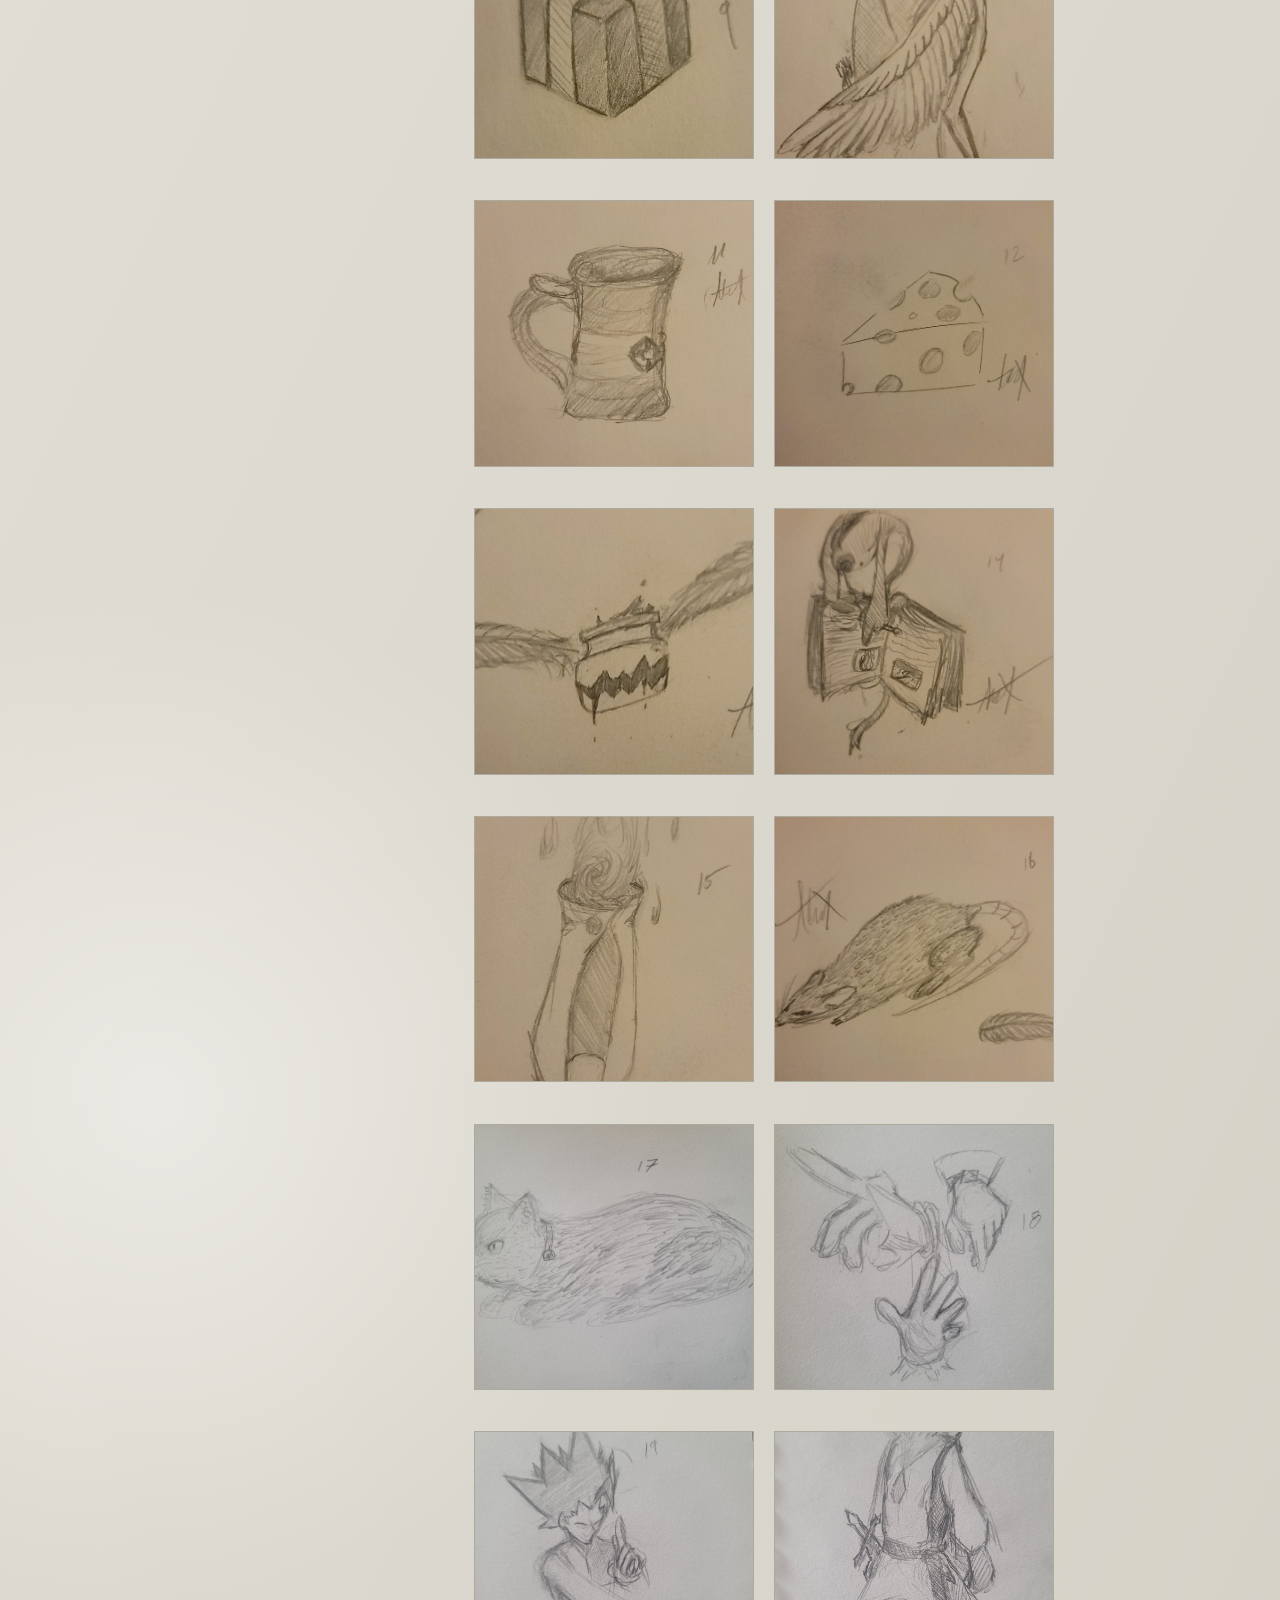
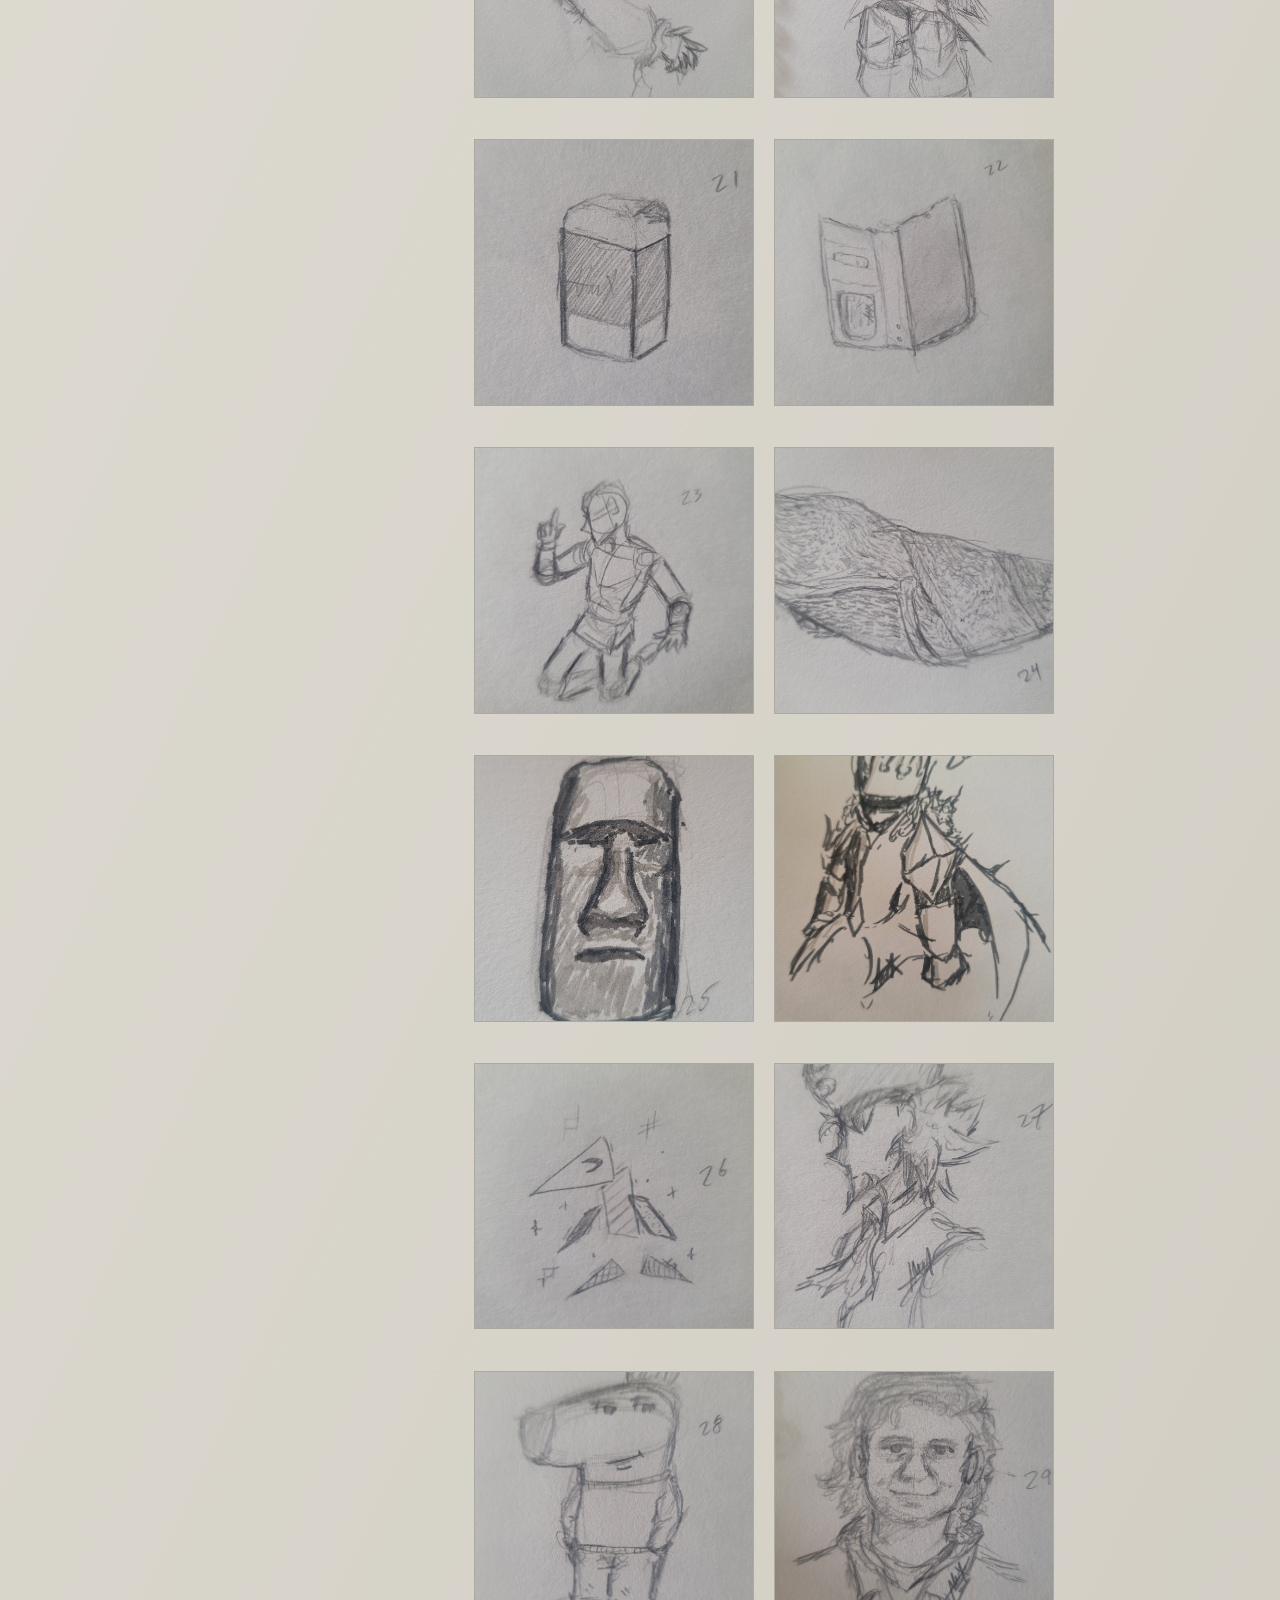
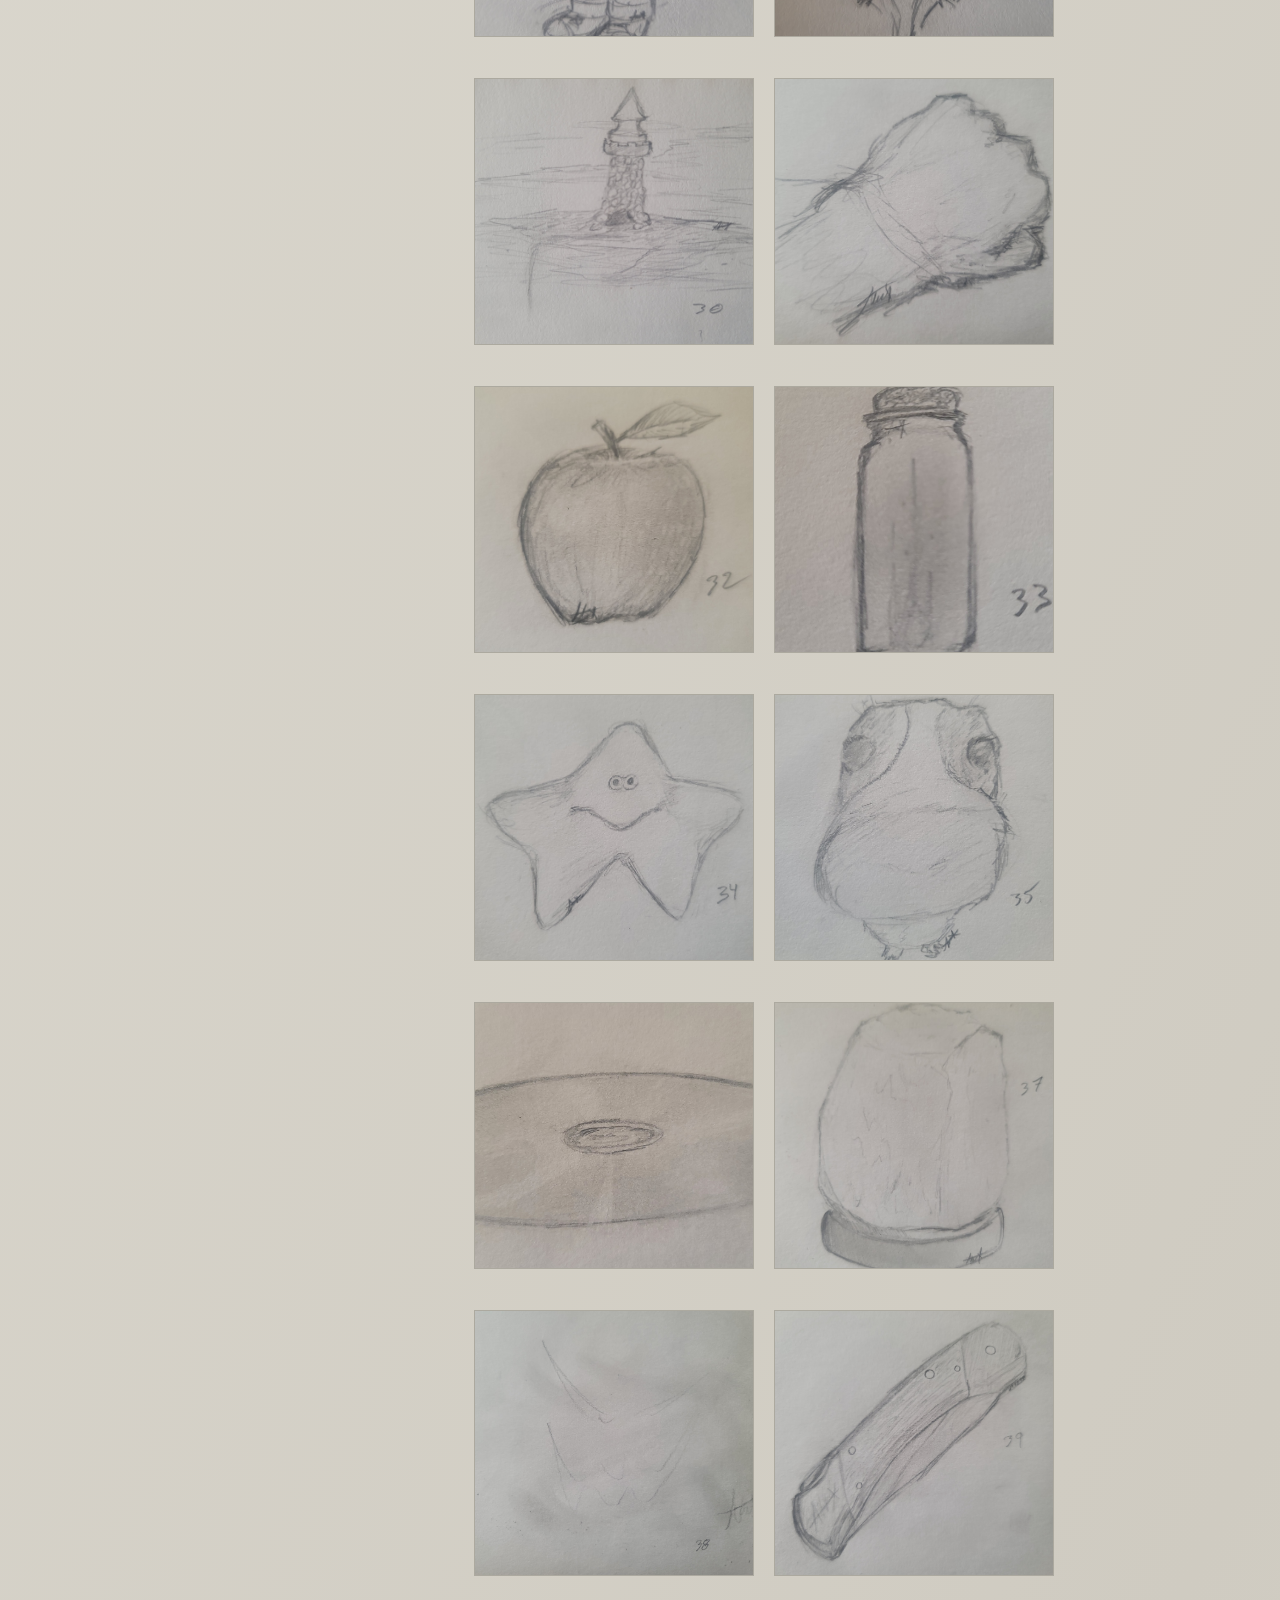
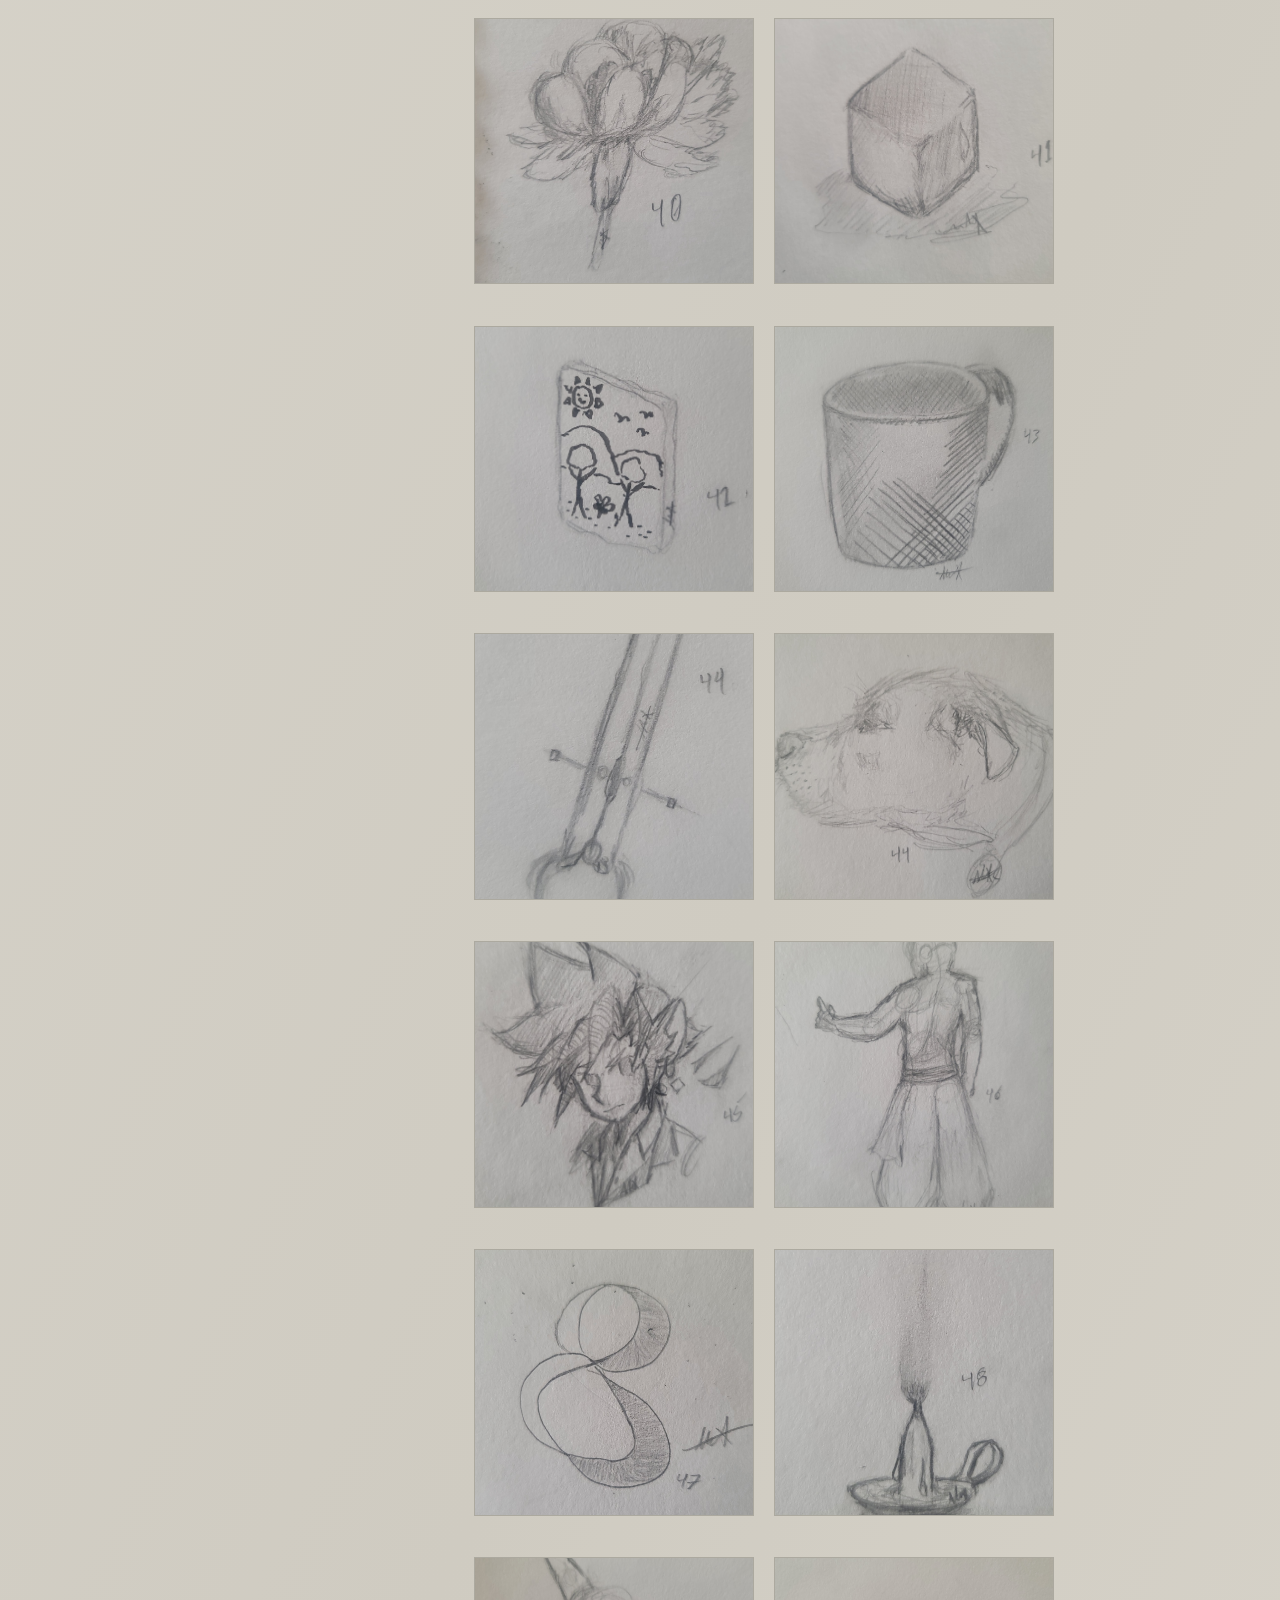
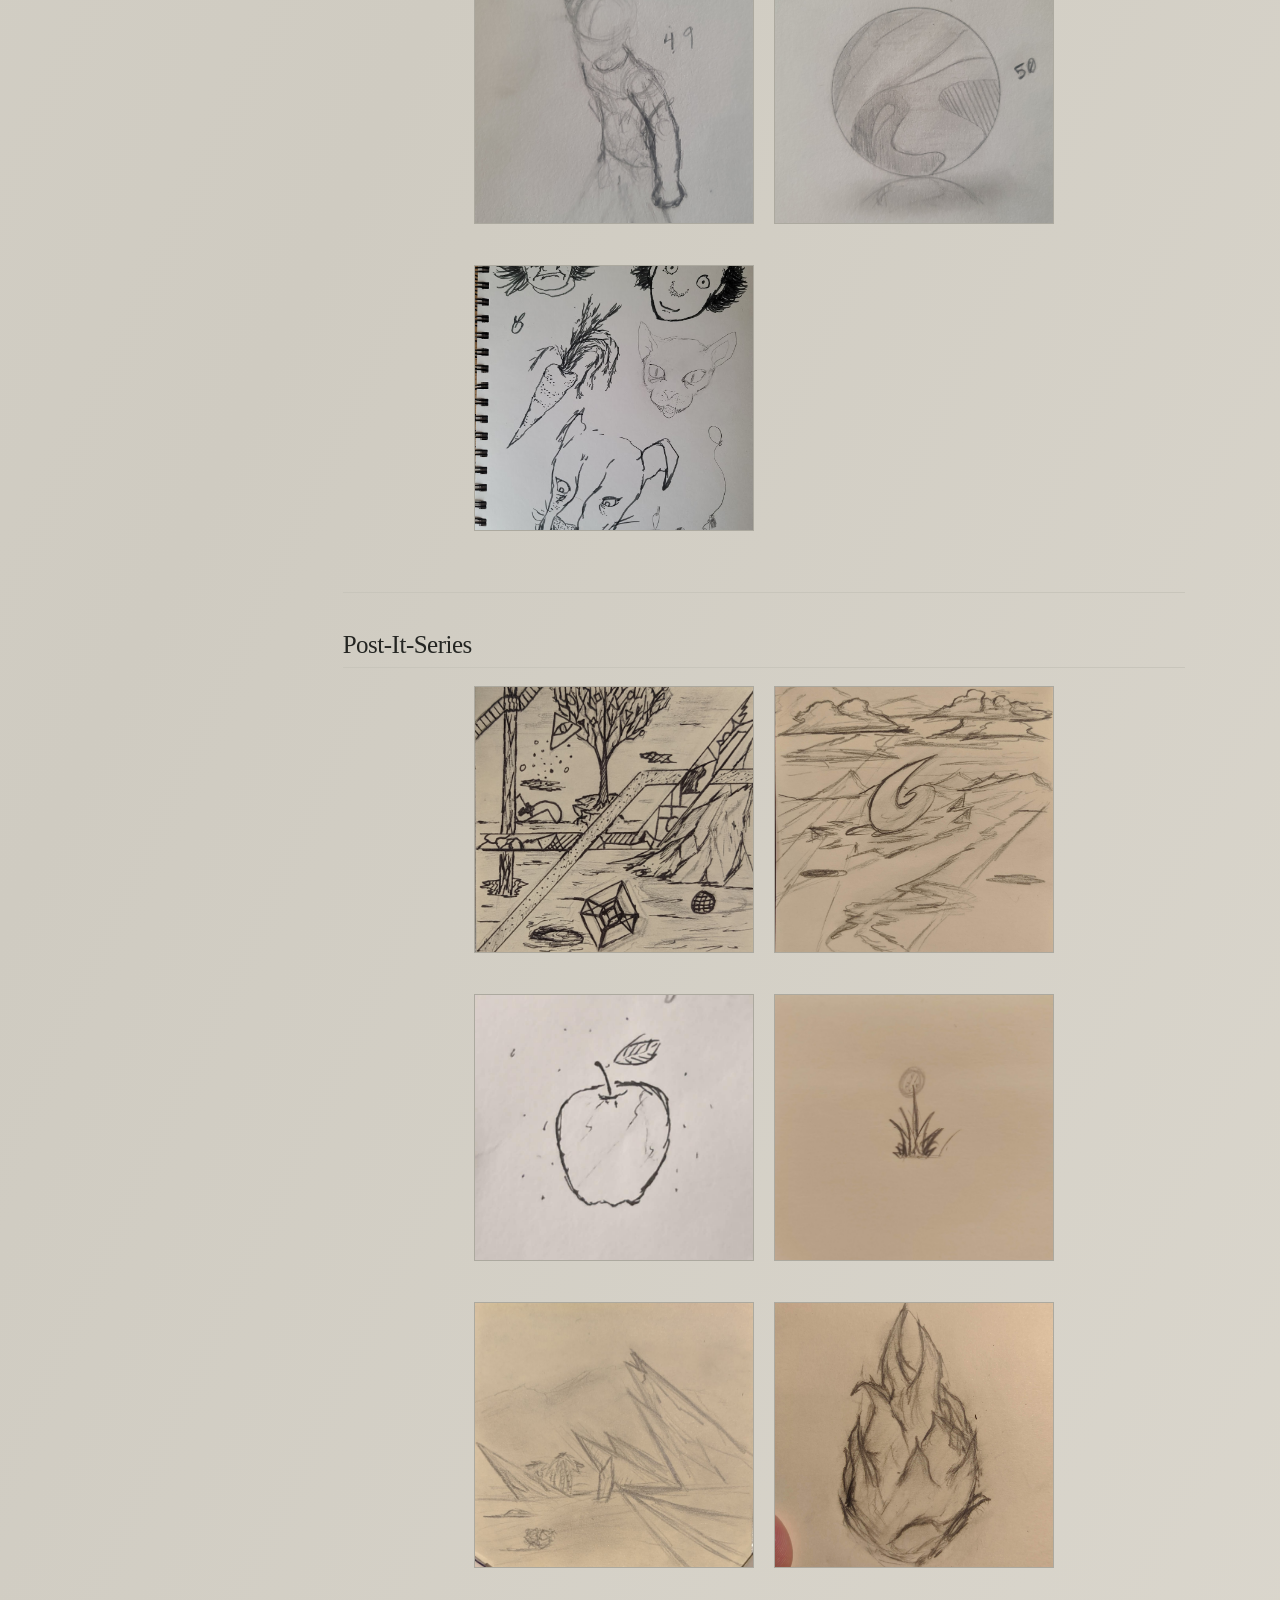
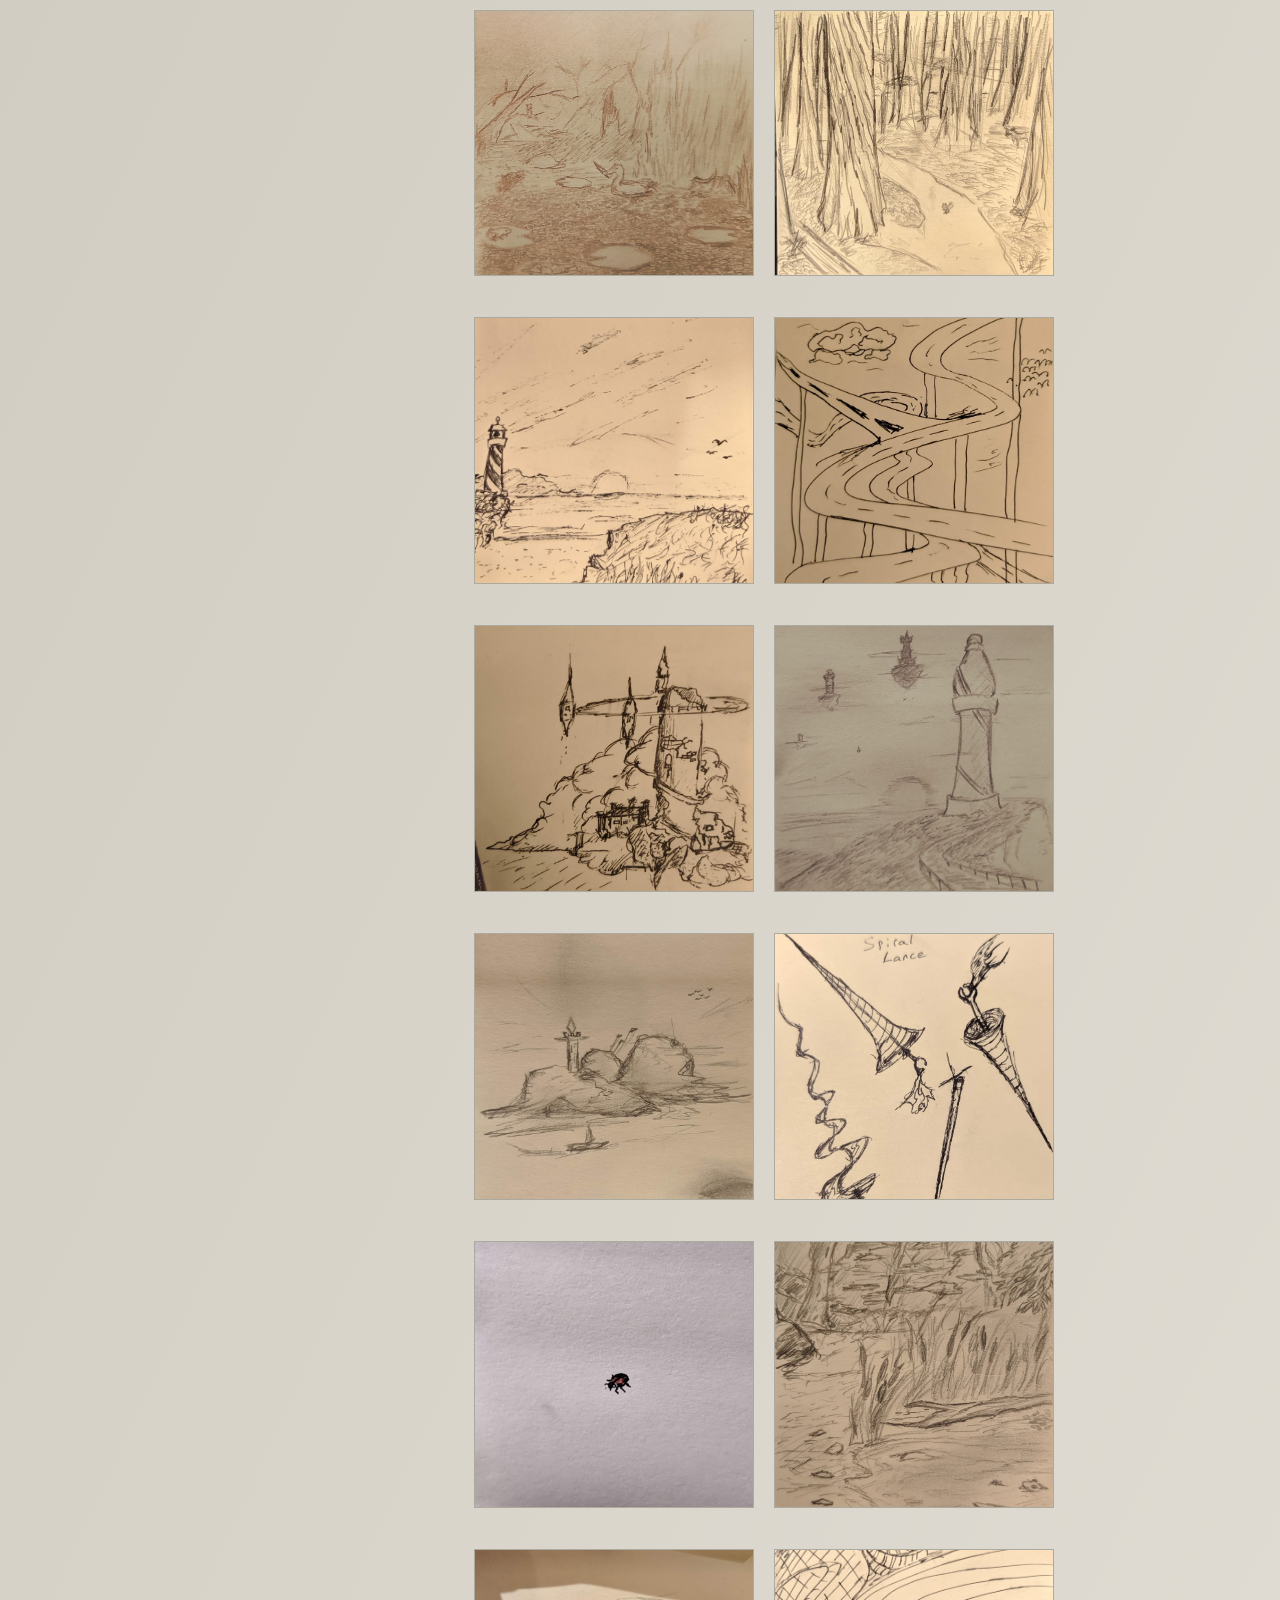
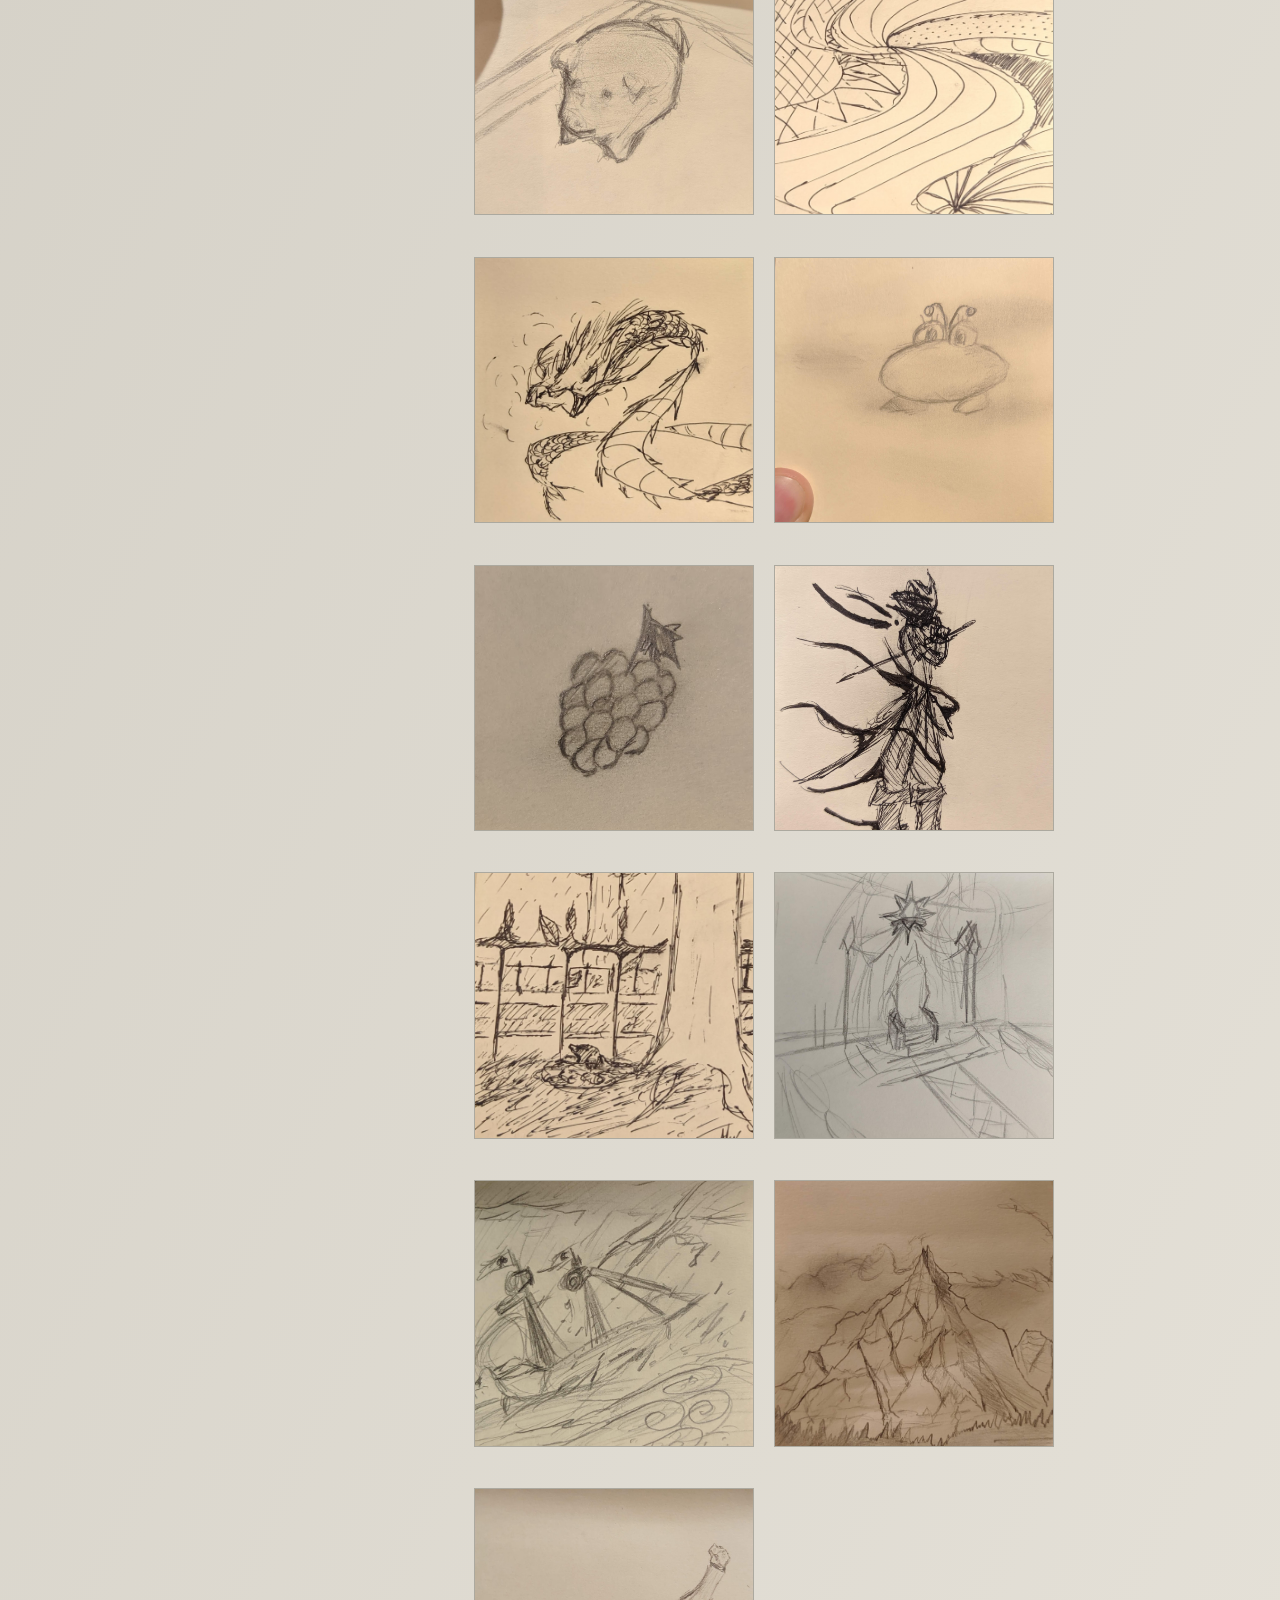
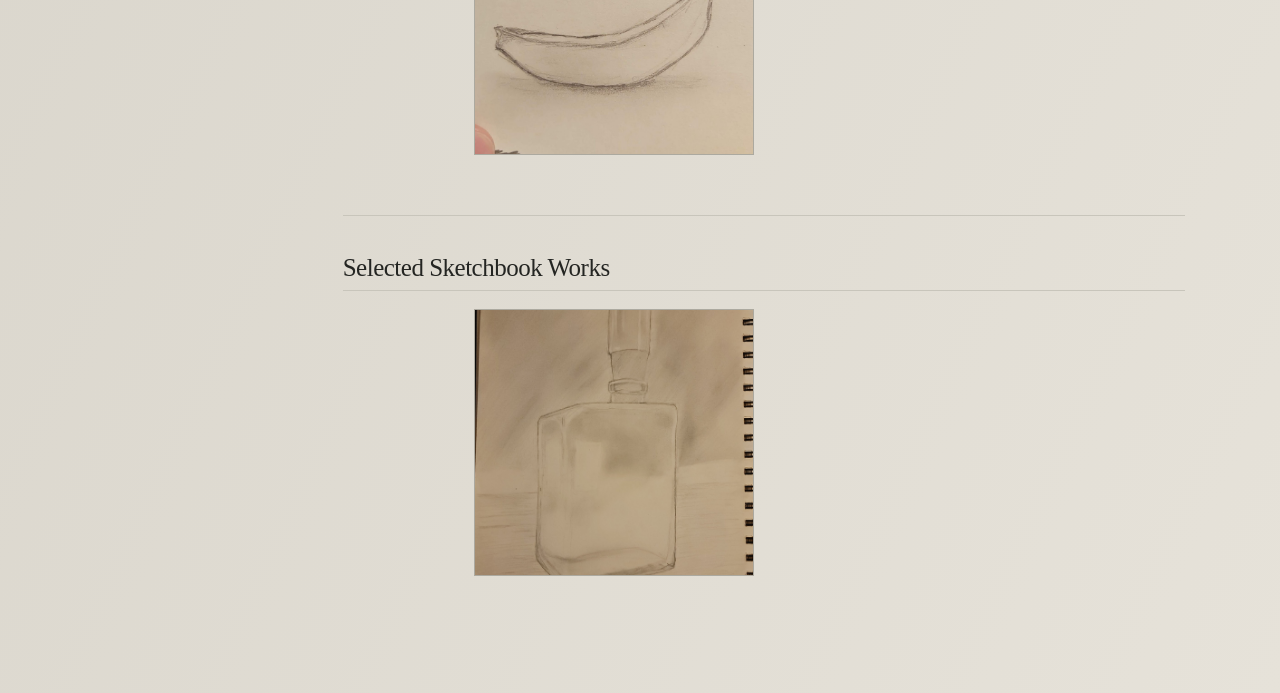
==== commit 0f531251: "massive changes" ====
--- a/index.html
+++ b/index.html
@@ -5,11 +5,17 @@
   <!-- Basic document metadata and the stylesheet shared by every view. -->
   <meta charset="UTF-8" />
   <meta name="viewport" content="width=device-width, initial-scale=1.0" />
+  <link rel="icon" type="image/png" href="0.%20Site_Assets/0_site_logo.png" />
   <meta name="description" content="A file-browser style art portfolio." />
-  <title>Alexander Ibarra — Archive</title>
+  <title>Alexander Ibarra - Archive</title>
   <link rel="stylesheet" href="style.css" />
+  <script type="module" src="https://unpkg.com/@google/model-viewer/dist/model-viewer.min.js"></script>
 </head>
 <body>
+  <div id="site-loader" class="site-loader" aria-hidden="true">
+    <img class="site-loader-logo" src="0.%20Site_Assets/0_site_logo.png" alt="" />
+  </div>
+
   <!-- This layer receives the hovered artwork as a blurred page background. -->
   <div id="hover-background" class="hover-background" aria-hidden="true"></div>
 
@@ -71,7 +77,6 @@
         <span>About</span>
       </button>
 
-      <p class="sidebar-note">Archive of work<br />organized by medium and year.</p>
     </aside>
 
     <!-- Right-hand panel: its heading and body are updated by JavaScript. -->
@@ -80,9 +85,10 @@
         <div>
           <p class="eyebrow">ARCHIVE / <span id="crumb-medium">ART</span></p>
           <h1 id="page-title">Art</h1>
+          <p class="header-meta" id="item-count">0 works</p>
         </div>
-        <p class="header-meta" id="item-count">0 works</p>
       </header>
+      <p id="page-description" class="page-description" hidden></p>
 
       <!-- JavaScript inserts year groups and file cards into this empty container. -->
       <div id="portfolio-view" class="portfolio-view" aria-live="polite"></div>
@@ -90,17 +96,16 @@
       <!-- The About view is hidden on archive pages and shown only when About is selected. -->
       <section id="about-view" class="about-view" hidden>
         <div class="about-image-wrap">
-          <!-- Replace this fallback with an artist portrait in 0. Site_Assets when ready. -->
-          <img src="0.%20Site_Assets/0_site_logo.png" alt="Placeholder for artist portrait" />
-          <span>artist portrait / replace me</span>
+          <img src="0.%20Site_Assets/Alexander_Ibarra.png" alt="Alexander Ibarra" />
+          <span>Alexander Ibarra</span>
         </div>
         <div class="about-copy">
           <p class="eyebrow">ABOUT / ALEXANDER IBARRA</p>
-          <h2>Making room for many ways of seeing.</h2>
-          <p class="lead">I work across image, moving image, and sound. This archive is a living index of those experiments.</p>
-          <p>Lorem ipsum dolor sit amet, consectetur adipiscing elit. Integer at sem sed arcu fermentum posuere. Donec vitae justo at nunc sollicitudin porttitor. Praesent euismod, nisl sed bibendum consequat, neque arcu malesuada erat, vitae porttitor libero justo vel arcu.</p>
-          <p>Curabitur finibus, leo a tincidunt pulvinar, erat nibh tempor ipsum, non consequat mauris lacus sit amet urna. Suspendisse potenti. Mauris in lectus id libero volutpat blandit. More words about process, place, collaboration, and attention will live here soon.</p>
-          <p class="about-signoff">— Alexander Ibarra</p>
+          <h2>Making Art that Inspires others to Create</h2>
+          <p class="lead">California born DMA artist Alexander Ibarra creates because he is able to and hopes you will too</p>
+          <p>I'm a fledging artist who wishes to utilize my technological background, growing up in the silicon valley, to create art that sheds light on the digital plane and how to best represent it, art as an expressive release with which anyone can achieve, and the realms beyond reality and how we might perceive them. My practice flourishes in the obscure and the abstract with opaque works that allow you to wonder and wander.</p>
+          <p>Narrative based works include topics of digital ownership rights and citizen privacy within an ever growing surveillance state. As a person who has been exposed to most forms of digital storage I am appalled by the lack of agency the consumer has had in the face of our media and hope to correct this wrong through exposure through the very digital media that may be harder to obtain in the future. I utilize primarily digital media but am well versed in other forms of artistic practice such as sketch art, photography, and videography</p>
+          <p>I grew up with the internet during a time most could only dream to go back to, I ought to use that connection to the best of my ability. Twisting reality as seen within photographs or interpreting them with obscure sketch drawings is my preferred method of expression yet am always learning new ways of translating the vision within my mind to reality.</p>
         </div>
       </section>
     </section>
@@ -111,6 +116,8 @@
     <button id="image-viewer-close" class="image-viewer-close" type="button" aria-label="Close image viewer">×</button>
     <div class="image-viewer-frame">
       <img id="image-viewer-image" src="" alt="" />
+      <div id="image-viewer-gallery" class="image-viewer-gallery" hidden></div>
+      <div class="image-viewer-developing" aria-hidden="true"></div>
     </div>
   </dialog>
 
@@ -120,7 +127,7 @@
     </div>
     <div class="music-tonearm">
       <div class="music-tonearm-shaft">
-        <button id="music-pause" class="music-headshell" type="button" aria-label="Pause current song">X</button>
+        <button id="music-pause" class="music-headshell" type="button" aria-label="Exit music player">X</button>
       </div>
     </div>
   </div>
@@ -145,7 +152,9 @@
     // Cache the DOM elements that JavaScript updates during navigation.
     const portfolioView = document.querySelector('#portfolio-view');
     const aboutView = document.querySelector('#about-view');
+    const aboutImage = document.querySelector('.about-image-wrap img');
     const pageTitle = document.querySelector('#page-title');
+    const pageDescription = document.querySelector('#page-description');
     const crumbMedium = document.querySelector('#crumb-medium');
     const itemCount = document.querySelector('#item-count');
     const navItems = [...document.querySelectorAll('[data-page]')];
@@ -154,17 +163,21 @@
     const hoverBackground = document.querySelector('#hover-background');
     const imageViewer = document.querySelector('#image-viewer');
     const imageViewerImage = document.querySelector('#image-viewer-image');
+    const imageViewerGallery = document.querySelector('#image-viewer-gallery');
     const imageViewerClose = document.querySelector('#image-viewer-close');
     const musicOverlay = document.querySelector('#music-overlay');
     const musicTonearm = document.querySelector('.music-tonearm');
     const musicArtwork = document.querySelector('#music-artwork');
     const musicPause = document.querySelector('#music-pause');
+    const windowShell = document.querySelector('.window-shell');
     const musicControlPlay = document.querySelector('#music-control-play');
     const musicSeek = document.querySelector('#music-seek');
     const musicTimeCurrent = document.querySelector('#music-time-current');
     const musicTimeTotal = document.querySelector('#music-time-total');
     const musicVolume = document.querySelector('#music-volume');
     let activeAudio = null;
+    let keepMusicOverlayOpen = false;
+    let activeDigitalLayout = null;
 
     // Stable tonearm placement. These values are independent of the selected song
     // and can be adjusted without changing the vinyl or audio logic.
@@ -179,6 +192,7 @@
     const identityName = document.querySelector('.identity-name');
     const identityAliasSlot = document.querySelector('.identity-alias-slot');
     const identityAlias = document.querySelector('#identity-alias');
+    const contentPanel = document.querySelector('.content-panel');
     let activeArtCategory = 'sketch';
     let aliasSpinTimer = null;
 
@@ -271,6 +285,7 @@
     const displayName = (path) => fileName(path).replace(/\.[^.]+$/, '');
     const extension = (path) => fileName(path).split('.').pop().toLowerCase();
     const isImage = (path) => ['jpg', 'jpeg', 'png', 'gif', 'webp', 'avif'].includes(extension(path));
+    const isModel = (path) => ['glb', 'gltf'].includes(extension(path));
     const isAudio = (path) => ['mp3', 'wav', 'ogg', 'm4a', 'flac'].includes(extension(path));
     const isVideo = (path) => ['mp4', 'webm', 'mov', 'avi'].includes(extension(path));
 
@@ -285,8 +300,11 @@
     function updateMusicOverlay() {
       const playingAudio = [...document.querySelectorAll('audio')].find((audio) => !audio.paused && !audio.ended);
       activeAudio = playingAudio || activeAudio;
-      document.body.classList.toggle('is-music-playing', Boolean(playingAudio));
-      musicOverlay.classList.toggle('is-visible', Boolean(playingAudio));
+      const keepOpen = keepMusicOverlayOpen && activeAudio && activeAudio.paused && !activeAudio.ended;
+      document.body.classList.toggle('is-music-playing', Boolean(playingAudio || keepOpen));
+      musicOverlay.classList.toggle('is-visible', Boolean(playingAudio || keepOpen));
+      musicOverlay.classList.toggle('is-paused', Boolean(keepOpen));
+      windowShell.inert = Boolean(playingAudio || keepOpen);
       updateMusicControls();
     }
 
@@ -322,8 +340,11 @@
     function showMusicOverlay(metadata, title) {
       musicArtwork.src = metadata.thumbnail ? fileUrl(metadata.thumbnail) : '';
       musicArtwork.alt = title;
+      keepMusicOverlayOpen = false;
       musicOverlay.classList.add('is-visible');
+      musicOverlay.classList.remove('is-paused');
       document.body.classList.add('is-music-playing');
+      windowShell.inert = true;
     }
 
     window.addEventListener('resize', positionTonearm);
@@ -372,15 +393,102 @@
 
     // Open an image in the page and use its dominant color for the frame border.
     function openImageViewer(path, name, thumbnail) {
+      const isPhotographyWork = /^Photography\//i.test(path);
+      imageViewer.classList.remove('is-digital-gallery');
+      imageViewerImage.hidden = false;
+      imageViewerGallery.hidden = true;
+      imageViewerGallery.innerHTML = '';
+      imageViewer.classList.toggle('is-photography', isPhotographyWork);
+      imageViewer.classList.remove('is-developing');
       imageViewerImage.alt = name;
       imageViewerImage.classList.remove('is-loaded');
       imageViewerImage.onload = () => {
         const sourceImage = imageViewerImage.naturalWidth ? imageViewerImage : thumbnail;
         imageViewer.style.setProperty('--image-border-color', getDominantColor(sourceImage));
         imageViewerImage.classList.add('is-loaded');
+        if (isPhotographyWork) {
+          // Begin the developing-print effect only after the photograph is ready.
+          void imageViewer.offsetWidth;
+          imageViewer.classList.add('is-developing');
+        }
       };
       imageViewerImage.src = fileUrl(path);
       imageViewer.showModal();
+    }
+
+    // Show every image belonging to a Digital Art project in one scrollable viewer.
+    function openDigitalViewer(paths, label) {
+      if (activeDigitalLayout) {
+        window.removeEventListener('resize', activeDigitalLayout);
+        activeDigitalLayout = null;
+      }
+      imageViewer.classList.remove('is-photography', 'is-developing');
+      imageViewer.classList.add('is-digital-gallery');
+      imageViewerImage.hidden = true;
+      imageViewerGallery.hidden = false;
+      imageViewerGallery.innerHTML = '';
+      imageViewerGallery.classList.remove('has-focus');
+      paths.forEach((path, index) => {
+        const image = document.createElement('img');
+        image.src = fileUrl(path);
+        image.alt = `${label}: ${fileName(path)}`;
+        image.loading = 'eager';
+        image.style.setProperty('--digital-delay', `${index * 55}ms`);
+        imageViewerGallery.appendChild(image);
+      });
+
+      const galleryImages = [...imageViewerGallery.querySelectorAll('img')];
+      let focusedIndex = -1;
+      const clamp = (value, minimum, maximum) => Math.max(minimum, Math.min(value, maximum));
+      const positionImages = () => {
+        const width = imageViewerGallery.clientWidth;
+        const height = imageViewerGallery.clientHeight;
+        if (!width || !height) return;
+        const count = galleryImages.length;
+        const thumbnailSize = clamp(520 / Math.sqrt(count), 130, 230);
+        const focusWidth = Math.min(width * .62, 720);
+        const focusHeight = Math.min(height * .78, 660);
+        const surroundingImages = galleryImages.filter((_, index) => index !== focusedIndex);
+
+        galleryImages.forEach((image, index) => {
+          image.classList.toggle('is-focused', index === focusedIndex);
+          image.classList.toggle('is-surrounding', index !== focusedIndex);
+          image.style.width = `${index === focusedIndex ? focusWidth : thumbnailSize}px`;
+          image.style.height = `${index === focusedIndex ? focusHeight : thumbnailSize}px`;
+          image.style.transform = '';
+        });
+
+        if (focusedIndex >= 0) {
+          const focusedImage = galleryImages[focusedIndex];
+          focusedImage.style.left = `${(width - focusWidth) / 2}px`;
+          focusedImage.style.top = `${(height - focusHeight) / 2}px`;
+        }
+
+        const radiusX = Math.max(thumbnailSize / 2, (width - thumbnailSize) / 2 - 12);
+        const radiusY = Math.max(thumbnailSize / 2, (height - thumbnailSize) / 2 - 12);
+        surroundingImages.forEach((image, surroundingIndex) => {
+          const angle = (-Math.PI / 2) + (surroundingIndex / surroundingImages.length) * Math.PI * 2;
+          const left = clamp(width / 2 + Math.cos(angle) * radiusX - thumbnailSize / 2, 0, width - thumbnailSize);
+          const top = clamp(height / 2 + Math.sin(angle) * radiusY - thumbnailSize / 2, 0, height - thumbnailSize);
+          image.style.left = `${left}px`;
+          image.style.top = `${top}px`;
+          image.style.transform = `rotate(${Math.sin(angle) * 5}deg)`;
+        });
+      };
+
+      galleryImages.forEach((image, index) => image.addEventListener('click', () => {
+        focusedIndex = focusedIndex === index ? -1 : index;
+        imageViewerGallery.classList.toggle('has-focus', focusedIndex >= 0);
+        positionImages();
+      }));
+      activeDigitalLayout = positionImages;
+      window.addEventListener('resize', activeDigitalLayout);
+      imageViewer.showModal();
+      window.requestAnimationFrame(positionImages);
+      imageViewer.classList.remove('is-digitizing');
+      void imageViewer.offsetWidth;
+      imageViewer.classList.add('is-digitizing');
+      window.setTimeout(() => imageViewer.classList.remove('is-digitizing'), 1200);
     }
 
     // Fade the viewer out before closing the native dialog.
@@ -390,13 +498,23 @@
       window.setTimeout(() => {
         imageViewer.close();
         imageViewer.classList.remove('is-closing');
+        imageViewer.classList.remove('is-digital-gallery');
+        if (activeDigitalLayout) {
+          window.removeEventListener('resize', activeDigitalLayout);
+          activeDigitalLayout = null;
+        }
+        imageViewerImage.hidden = false;
+        imageViewerGallery.hidden = true;
+        imageViewerGallery.innerHTML = '';
       }, 280);
     }
 
     // Close the viewer through the button, backdrop, or Escape key.
     imageViewerClose.addEventListener('click', closeImageViewer);
     imageViewer.addEventListener('click', (event) => {
-      if (event.target === imageViewer) closeImageViewer();
+      const clickedImage = event.target.closest?.('.image-viewer-gallery img');
+      const clickedOutsideDigitalImage = imageViewer.classList.contains('is-digital-gallery') && !clickedImage && event.target !== imageViewerClose;
+      if (event.target === imageViewer || clickedOutsideDigitalImage) closeImageViewer();
     });
     imageViewer.addEventListener('cancel', (event) => {
       event.preventDefault();
@@ -415,7 +533,10 @@
       card.className = 'file-card';
       card.style.setProperty('--delay', `${index * 35}ms`);
 
-      if (isImage(path)) {
+      if (isModel(path)) {
+        card.classList.add('model-card');
+        card.innerHTML = `<div class="model-preview-wrap"><model-viewer class="model-preview" src="${fileUrl(path)}" alt="Interactive 3D model: ${name}" camera-controls auto-rotate shadow-intensity="1" loading="lazy"></model-viewer></div>`;
+      } else if (isImage(path)) {
         card.innerHTML = `<a href="${fileUrl(path)}" target="_blank" rel="noreferrer"><img src="${fileUrl(path)}" alt="${name}" loading="lazy" /></a>`;
         const previewLink = card.querySelector('a');
         const previewImage = previewLink.querySelector('img');
@@ -472,6 +593,8 @@
         audio.preload = 'metadata';
         audio.addEventListener('loadedmetadata', () => {
           audioDuration.lastElementChild.textContent = formatDuration(audio.duration);
+          const durationLabel = card.querySelector('.file-duration');
+          if (durationLabel) durationLabel.textContent = ` · ${formatDuration(audio.duration)}`;
           updateMusicControls();
         });
         audio.addEventListener('timeupdate', updateMusicControls);
@@ -479,25 +602,219 @@
         audio.addEventListener('volumechange', updateMusicControls);
         card.appendChild(audioDuration);
       } else if (isVideo(path)) {
-        card.innerHTML = `<div class="file-placeholder video-placeholder"><span class="file-glyph">▶</span><span>video file</span></div><a class="file-open" href="${fileUrl(path)}" target="_blank" rel="noreferrer">Open file ↗</a>`;
+        card.classList.add('video-card');
+        const videoType = extension(path) === 'mov' ? 'video/quicktime' : extension(path) === 'avi' ? 'video/x-msvideo' : `video/${extension(path)}`;
+        card.innerHTML = `<div class="video-preview-wrap"><video class="file-video" autoplay muted loop playsinline preload="auto" aria-label="Play ${name}"><source src="${fileUrl(path)}" type="${videoType}" /></video><div class="video-controls"><button class="video-toggle" type="button" aria-label="Pause video" title="Pause">\u23f8</button><input class="video-seek" type="range" min="0" max="100" step="0.1" value="0" aria-label="Video timeline" /><input class="video-volume" type="range" min="0" max="1" step="0.01" value="0.8" aria-label="Volume" title="Volume" /><button class="video-fullscreen" type="button" aria-label="Enter fullscreen" title="Fullscreen">\u26f6</button></div></div>`;
+        const videoPreview = card.querySelector('.video-preview-wrap');
+        const video = card.querySelector('video');
+        const videoToggle = card.querySelector('.video-toggle');
+        const videoSeek = card.querySelector('.video-seek');
+        const videoVolume = card.querySelector('.video-volume');
+        const videoFullscreen = card.querySelector('.video-fullscreen');
+        let isVideoHovered = false;
+        const updateVideoControls = () => {
+          const progress = Number.isFinite(video.duration) && video.duration > 0 ? (video.currentTime / video.duration) * 100 : 0;
+          videoSeek.value = String(progress);
+          videoSeek.style.setProperty('--video-progress', `${progress}%`);
+          videoToggle.textContent = video.paused ? '\u25b6' : '\u23f8';
+          videoToggle.setAttribute('aria-label', video.paused ? 'Play video' : 'Pause video');
+          videoToggle.title = video.paused ? 'Play' : 'Pause';
+          videoVolume.value = String(video.muted ? 0 : video.volume);
+          videoVolume.style.setProperty('--video-volume', `${(video.muted ? 0 : video.volume) * 100}%`);
+        };
+        const pauseVideoPreview = () => {
+          isVideoHovered = true;
+          video.pause();
+          updateVideoControls();
+        };
+        const resumeVideoPreview = () => {
+          isVideoHovered = false;
+          video.muted = true;
+          video.play().catch(() => {});
+        };
+        videoPreview.addEventListener('mouseenter', pauseVideoPreview);
+        videoPreview.addEventListener('mouseleave', resumeVideoPreview);
+        videoToggle.addEventListener('click', (event) => {
+          event.stopPropagation();
+          if (video.paused) video.play().catch(() => {});
+          else video.pause();
+        });
+        videoSeek.addEventListener('input', (event) => {
+          event.stopPropagation();
+          if (Number.isFinite(video.duration) && video.duration > 0) {
+            video.currentTime = (Number(videoSeek.value) / 100) * video.duration;
+          }
+          updateVideoControls();
+        });
+        videoVolume.addEventListener('input', (event) => {
+          event.stopPropagation();
+          video.volume = Number(videoVolume.value);
+          video.muted = video.volume === 0;
+          updateVideoControls();
+        });
+        videoFullscreen.addEventListener('click', (event) => {
+          event.stopPropagation();
+          if (document.fullscreenElement === videoPreview) {
+            document.exitFullscreen?.();
+          } else {
+            videoPreview.requestFullscreen?.();
+          }
+        });
+        document.addEventListener('fullscreenchange', () => {
+          const isFullscreen = document.fullscreenElement === videoPreview;
+          videoFullscreen.textContent = isFullscreen ? '\u2715' : '\u26f6';
+          videoFullscreen.setAttribute('aria-label', isFullscreen ? 'Exit fullscreen' : 'Enter fullscreen');
+          videoFullscreen.title = isFullscreen ? 'Exit fullscreen' : 'Fullscreen';
+        });
+        video.addEventListener('play', updateVideoControls);
+        video.addEventListener('pause', updateVideoControls);
+        video.addEventListener('timeupdate', updateVideoControls);
+        video.addEventListener('loadedmetadata', () => {
+          if (!isVideoHovered) video.play().catch(() => {});
+          updateVideoControls();
+        });
       } else {
         card.innerHTML = `<div class="file-placeholder"><span class="file-glyph">□</span><span>file</span></div><a class="file-open" href="${fileUrl(path)}" target="_blank" rel="noreferrer">Open file ↗</a>`;
       }
 
       const yearLabel = year ? `<span class="file-year">, ${year}</span>` : '';
-      card.insertAdjacentHTML('beforeend', `<footer><span class="file-label" title="${displayTitle}"><em>${displayTitle}</em>${yearLabel}</span><span>${String(index + 1).padStart(2, '0')}</span></footer>`);
+      const durationLabel = isAudio(path) ? '<span class="file-duration">--:--</span>' : '';
+      card.insertAdjacentHTML('beforeend', `<footer><span class="file-label" title="${displayTitle}"><em>${displayTitle}</em>${yearLabel}</span>${durationLabel}<span>${String(index + 1).padStart(2, '0')}</span></footer>`);
+      return card;
+    }
+
+    // Render Dent project images in the same presentation-led layout as the source page.
+    function renderProjectImage(path) {
+      const link = document.createElement('a');
+      const name = fileName(path);
+      link.className = 'dent-project-image';
+      link.href = fileUrl(path);
+      link.setAttribute('aria-label', `Open ${displayName(path)}`);
+      link.innerHTML = `<img src="${fileUrl(path)}" alt="${name}" loading="lazy" />`;
+      const image = link.querySelector('img');
+      link.addEventListener('click', (event) => {
+        event.preventDefault();
+        openImageViewer(path, name, image);
+      });
+      return link;
+    }
+
+    function renderDentGallery(medium) {
+      const gallery = document.createElement('div');
+      gallery.className = 'dent-project-gallery';
+      const addSection = (title, paths, className) => {
+        if (!paths.length) return;
+        const section = document.createElement('section');
+        section.className = `dent-gallery-section ${className}`;
+        if (title) section.innerHTML = `<h2>${title}</h2>`;
+        const grid = document.createElement('div');
+        grid.className = 'dent-gallery-grid';
+        paths.forEach((path) => grid.appendChild(renderProjectImage(path)));
+        section.appendChild(grid);
+        gallery.appendChild(section);
+      };
+
+      if (medium.works?.length) {
+        const modelSection = document.createElement('section');
+        modelSection.className = 'dent-model-section';
+        modelSection.innerHTML = '<h2>Model</h2><div class="file-grid"></div>';
+        modelSection.querySelector('.file-grid').appendChild(renderFile(medium.works[0], 0));
+        gallery.appendChild(modelSection);
+      }
+
+      addSection('', medium.gallery.slice(0, 4), 'dent-gallery-strip');
+      addSection('Face Shapes', medium.gallery.slice(4, 16), 'dent-face-shapes');
+      if (medium.video) {
+        const actionSection = document.createElement('section');
+        actionSection.className = 'dent-gallery-section dent-in-action';
+        actionSection.innerHTML = `<h2>In Action</h2><video class="dent-project-video" controls preload="metadata"><source src="${fileUrl(medium.video)}" type="video/mp4" /></video>`;
+        gallery.appendChild(actionSection);
+      }
+
+      return gallery;
+    }
+
+    // Represent each Digital Art folder with one thumbnail that cycles through its images.
+    function renderDigitalWork(groupData, index, workMetadata = {}) {
+      const paths = groupData.works || [];
+      const card = document.createElement('article');
+      card.className = 'file-card digital-work-card';
+      card.style.setProperty('--delay', `${index * 35}ms`);
+      if (!paths.length) return card;
+
+      let currentIndex = 0;
+      const firstPath = paths[0];
+      const previewLink = document.createElement('a');
+      const previewImage = document.createElement('img');
+      previewLink.href = fileUrl(firstPath);
+      previewLink.target = '_blank';
+      previewLink.rel = 'noreferrer';
+      previewImage.src = fileUrl(firstPath);
+      previewImage.alt = groupData.label;
+      previewImage.loading = 'lazy';
+      previewLink.appendChild(previewImage);
+      card.appendChild(previewLink);
+
+      const updatePreview = (nextIndex) => {
+        currentIndex = nextIndex % paths.length;
+        const nextPath = paths[currentIndex];
+        previewImage.classList.add('is-changing');
+        window.setTimeout(() => {
+          if (!card.isConnected) return;
+          previewImage.onload = () => previewImage.classList.remove('is-changing');
+          previewImage.src = fileUrl(nextPath);
+          previewImage.alt = `${groupData.label}: ${fileName(nextPath)}`;
+          previewLink.href = fileUrl(nextPath);
+        }, 180);
+      };
+
+      if (paths.length > 1) {
+        // Larger projects cycle faster; smaller projects remain on each image longer.
+        const cycleDelay = Math.max(750, 3000 - (paths.length * 180));
+        const cycleTimer = window.setInterval(() => {
+          if (!card.isConnected) {
+            window.clearInterval(cycleTimer);
+            return;
+          }
+          updatePreview(currentIndex + 1);
+        }, cycleDelay);
+      }
+
+      previewLink.addEventListener('click', (event) => {
+        event.preventDefault();
+        openDigitalViewer(paths, groupData.label);
+      });
+      previewLink.addEventListener('mouseenter', () => showHoverBackground(paths[currentIndex]));
+      previewLink.addEventListener('mouseleave', hideHoverBackground);
+      previewLink.addEventListener('focus', () => showHoverBackground(paths[currentIndex]));
+      previewLink.addEventListener('blur', hideHoverBackground);
+
+      const datedPath = [...paths].sort((a, b) => (workMetadata[b]?.date || '').localeCompare(workMetadata[a]?.date || ''))[0];
+      const year = workMetadata[datedPath]?.year || '';
+      const yearLabel = year ? `<span class="file-year">, ${year}</span>` : '';
+      card.insertAdjacentHTML('beforeend', `<footer><span class="file-label" title="${groupData.label}"><em>${groupData.label}</em>${yearLabel}</span></footer>`);
       return card;
     }
 
     musicPause.addEventListener('click', (event) => {
       event.stopPropagation();
+      keepMusicOverlayOpen = false;
       if (activeAudio && !activeAudio.paused) activeAudio.pause();
+      musicOverlay.classList.remove('is-visible', 'is-paused');
+      document.body.classList.remove('is-music-playing');
+      windowShell.inert = false;
     });
 
     musicControlPlay.addEventListener('click', () => {
       if (!activeAudio) return;
-      if (activeAudio.paused) activeAudio.play();
-      else activeAudio.pause();
+      if (activeAudio.paused) {
+        keepMusicOverlayOpen = false;
+        activeAudio.play();
+      } else {
+        keepMusicOverlayOpen = true;
+        activeAudio.pause();
+        updateMusicOverlay();
+      }
     });
 
     musicSeek.addEventListener('input', () => {
@@ -514,19 +831,40 @@
     // Render one medium/category. Sketch preserves its folder groups within one view.
     function showMedium(key, category = activeArtCategory) {
       const medium = key === 'art' ? artCategories[category] : portfolio[key];
+      const isDentModel = key === 'art' && category === '3d';
       const flatWorks = medium.works || [];
       const entries = Object.entries(medium.years || {}).filter(([, files]) => files.length);
       const total = flatWorks.length + entries.reduce((sum, [, files]) => sum + files.length, 0);
-      pageTitle.textContent = medium.label.toUpperCase();
-      crumbMedium.textContent = key === 'art' ? `ART / ${medium.label.toUpperCase()}` : medium.label.toUpperCase();
-      itemCount.textContent = `${total} ${total === 1 ? 'work' : 'works'}`;
+      pageTitle.textContent = isDentModel ? 'DENT' : medium.label.toUpperCase();
+      crumbMedium.textContent = isDentModel ? 'ART / DENT' : key === 'art' ? `ART / ${medium.label.toUpperCase()}` : medium.label.toUpperCase();
+      itemCount.textContent = `No. ${total}`;
+      contentPanel.classList.toggle('is-model-page', isDentModel);
+      pageDescription.hidden = !isDentModel;
+      pageDescription.textContent = isDentModel
+        ? 'Model of Original Character Alistair R. Dent (Ar_Dent) for Vtubing Purposes\nModel Created and Rigged In Blender\nCharacter design by Me'
+        : '';
       aboutView.hidden = true;
       portfolioView.hidden = false;
       artSubnav.hidden = key !== 'art';
       subnavItems.forEach((item) => item.classList.toggle('is-active', item.dataset.category === category));
       portfolioView.innerHTML = '';
 
+      if (isDentModel && medium.gallery?.length) {
+        portfolioView.appendChild(renderDentGallery(medium));
+        return;
+      }
+
       if (medium.groups) {
+        const isDigital = key === 'art' && category === 'digital';
+        if (isDigital) {
+          const grid = document.createElement('div');
+          grid.className = 'file-grid digital-grid';
+          medium.groups.forEach((groupData, index) => {
+            grid.appendChild(renderDigitalWork(groupData, index, medium.workMetadata || {}));
+          });
+          portfolioView.appendChild(grid);
+          return;
+        }
         medium.groups.forEach((groupData) => {
           const group = document.createElement('section');
           group.className = 'sketch-group';
@@ -541,6 +879,7 @@
       if (medium.works) {
         const grid = document.createElement('div');
         grid.className = 'file-grid';
+        if (key === 'video') grid.classList.add('video-grid');
           flatWorks.forEach((path, index) => grid.appendChild(renderFile(path, index, medium.workMetadata?.[path]?.year || '', medium.workMetadata?.[path] || {})));
         portfolioView.appendChild(grid);
         return;
@@ -565,17 +904,53 @@
     function showAbout() {
       pageTitle.textContent = 'ABOUT';
       crumbMedium.textContent = 'ABOUT';
-      itemCount.textContent = 'artist statement';
+      itemCount.textContent = '';
+      contentPanel.classList.remove('is-model-page');
+      pageDescription.hidden = true;
       portfolioView.hidden = true;
       aboutView.hidden = false;
       artSubnav.hidden = true;
-    }
-
-    // Combine every medium into one year-indexed archive for the logo home link.
+      aboutImage.classList.remove('is-entering');
+      void aboutImage.offsetWidth;
+      aboutImage.classList.add('is-entering');
+    }
+
+    // Keep the All Works shuffle stable across refreshes while incorporating file changes.
+    function getStableArchiveOrder(paths) {
+      const uniquePaths = [...new Set(paths)];
+      const storageKey = 'alexander-ibarra-all-works-order-v3';
+      let storedPaths = [];
+      try {
+        const savedOrder = JSON.parse(window.localStorage.getItem(storageKey) || '[]');
+        if (Array.isArray(savedOrder)) storedPaths = savedOrder;
+      } catch (error) {
+        storedPaths = [];
+      }
+
+      const currentSet = new Set(uniquePaths);
+      const existingPaths = storedPaths.filter((path) => currentSet.has(path));
+      const newPaths = uniquePaths.filter((path) => !existingPaths.includes(path));
+      for (let index = newPaths.length - 1; index > 0; index -= 1) {
+        const swapIndex = Math.floor(Math.random() * (index + 1));
+        [newPaths[index], newPaths[swapIndex]] = [newPaths[swapIndex], newPaths[index]];
+      }
+
+      const stableOrder = [...existingPaths, ...newPaths];
+      try {
+        window.localStorage.setItem(storageKey, JSON.stringify(stableOrder));
+      } catch (error) {
+        // The current order still works when storage is unavailable.
+      }
+      return stableOrder;
+    }
+
+    // Combine every medium into one randomized archive for the logo home link.
     function showArchive() {
       const worksByYear = {};
       const flatWorks = [];
       const flatWorkMetadata = {};
+      const digitalArchiveGroups = {};
+      let digitalWorkMetadata = {};
       const sources = [
         ...Object.values(portfolio.art.categories),
         portfolio.video,
@@ -585,39 +960,52 @@
 
       sources.forEach((source) => {
         if (source.works) {
-          flatWorks.push(...source.works);
-          Object.assign(flatWorkMetadata, source.workMetadata || {});
+          const isDigitalSource = source.folder === 'Art/Digital' && source.groups;
+          if (isDigitalSource) {
+            digitalWorkMetadata = source.workMetadata || {};
+            source.groups.forEach((group) => {
+              digitalArchiveGroups[`digital-folder:${group.folder}`] = group;
+            });
+          } else {
+            flatWorks.push(...source.works);
+            Object.assign(flatWorkMetadata, source.workMetadata || {});
+          }
         }
         Object.entries(source.years || {}).forEach(([year, files]) => {
           worksByYear[year] = [...(worksByYear[year] || []), ...files];
+          files.forEach((path) => {
+            if (!flatWorkMetadata[path]) flatWorkMetadata[path] = { date: year, year };
+          });
         });
       });
 
-      const entries = Object.entries(worksByYear).sort(([a], [b]) => Number(b) - Number(a));
-      const total = flatWorks.length + entries.reduce((sum, [, files]) => sum + files.length, 0);
+      const allWorks = [...flatWorks, ...Object.values(worksByYear).flat(), ...Object.keys(digitalArchiveGroups)];
+      const shuffledWorks = getStableArchiveOrder(allWorks);
+      const featuredModels = shuffledWorks.filter((path) => isModel(path));
+      const orderedWorks = [...featuredModels, ...shuffledWorks.filter((path) => !isModel(path))];
+      const total = orderedWorks.length;
       pageTitle.textContent = 'ALL WORKS';
       crumbMedium.textContent = 'ARCHIVE';
-      itemCount.textContent = `${total} ${total === 1 ? 'work' : 'works'}`;
+      itemCount.textContent = `No. ${total}`;
+      contentPanel.classList.remove('is-model-page');
+      pageDescription.hidden = true;
       portfolioView.hidden = false;
       aboutView.hidden = true;
       artSubnav.hidden = true;
       portfolioView.innerHTML = '';
 
-      entries.forEach(([year, files]) => {
+      if (orderedWorks.length) {
         const group = document.createElement('section');
         group.className = 'year-group';
-        group.innerHTML = `<div class="year-heading"><h2>${year}</h2><span>${files.length} ${files.length === 1 ? 'file' : 'files'}</span></div><div class="file-grid"></div>`;
+        group.innerHTML = '<div class="file-grid archive-grid"></div>';
         const grid = group.querySelector('.file-grid');
-        files.forEach((path, index) => grid.appendChild(renderFile(path, index, year)));
-        portfolioView.appendChild(group);
-      });
-
-      if (flatWorks.length) {
-        const group = document.createElement('section');
-        group.className = 'year-group';
-        group.innerHTML = `<div class="year-heading"><h2>Sketch</h2><span>${flatWorks.length} ${flatWorks.length === 1 ? 'file' : 'files'}</span></div><div class="file-grid"></div>`;
-        const grid = group.querySelector('.file-grid');
-        flatWorks.forEach((path, index) => grid.appendChild(renderFile(path, index, flatWorkMetadata[path]?.year || '', flatWorkMetadata[path] || {})));
+        orderedWorks.forEach((path, index) => {
+          if (digitalArchiveGroups[path]) {
+            grid.appendChild(renderDigitalWork(digitalArchiveGroups[path], index, digitalWorkMetadata));
+          } else {
+            grid.appendChild(renderFile(path, index, flatWorkMetadata[path]?.year || '', flatWorkMetadata[path] || {}));
+          }
+        });
         portfolioView.appendChild(group);
       }
     }
@@ -664,6 +1052,14 @@
     }
 
     loadManifest();
+
+    // Let the opening mark complete before revealing the portfolio underneath it.
+    window.setTimeout(() => {
+      const siteLoader = document.querySelector('#site-loader');
+      if (!siteLoader) return;
+      siteLoader.classList.add('is-complete');
+      window.setTimeout(() => siteLoader.remove(), 700);
+    }, 1800);
   </script>
 </body>
 </html>
--- a/style.css
+++ b/style.css
@@ -31,6 +31,13 @@
     linear-gradient(115deg, #e4e1d8, #cfcbc1 55%, #e6e2d9);
   font-family: Georgia, 'Times New Roman', serif;
 }
+
+/* Full-screen opening mark: the centered logo fades to black before the loading background fades away. */
+.site-loader { position: fixed; inset: 0; z-index: 20; display: grid; place-items: center; overflow: hidden; background: #000; opacity: 1; visibility: visible; transition: opacity .65s ease, visibility .65s ease; }
+.site-loader.is-complete { opacity: 0; visibility: hidden; pointer-events: none; }
+.site-loader-logo { width: clamp(150px, 18vw, 320px); height: auto; animation: loaderLogoFadeToBlack .65s ease-in 1s both; }
+@keyframes loaderLogoFadeToBlack { from { filter: none; opacity: 1; } to { filter: none; opacity: 0; } }
+@media (prefers-reduced-motion: reduce) { .site-loader-logo { animation-duration: .01ms; } }
 
 /* The fixed layer sits behind the transparent shell and turns the hovered image into atmosphere. */
 .hover-background {
@@ -53,7 +60,7 @@
 .window-shell { transition: filter .35s ease; }
 body.is-music-playing .window-shell { filter: blur(5px); }
 .music-overlay { position: fixed; inset: 0; z-index: 3; pointer-events: none; visibility: hidden; opacity: 0; transition: opacity .35s ease, visibility .35s ease; }
-.music-overlay.is-visible { visibility: visible; opacity: 1; }
+.music-overlay.is-visible { visibility: visible; opacity: 1; pointer-events: auto; }
 .music-controls { position: fixed; left: 24px; right: calc(min(48vh, 48vw) + 24px); bottom: 22px; z-index: 5; display: flex; align-items: center; gap: 14px; min-height: 50px; padding: 8px 12px; color: #fff; opacity: 0; visibility: hidden; pointer-events: none; transition: opacity .35s ease, visibility .35s ease; }
 body.is-music-playing .music-controls { opacity: 1; visibility: visible; pointer-events: auto; }
 .music-control-play { display: grid; place-items: center; width: 34px; height: 34px; padding: 0; border: 0; background: transparent; color: #fff; cursor: pointer; font: inherit; font-size: 22px; line-height: 1; text-shadow: 0 1px 5px rgba(0, 0, 0, .6); }
@@ -61,10 +68,12 @@
 .music-progress { display: flex; align-items: center; gap: 9px; min-width: 0; flex: 1; font: 11px/1 var(--mono); }
 .music-progress input, .music-volume input { accent-color: var(--gold); cursor: pointer; }
 .music-progress input { width: 100%; min-width: 80px; }
-.music-volume { display: flex; align-items: center; gap: 7px; font-size: 14px; }
+.music-volume { display: flex; align-items: center; gap: 7px; color: #fff; font-size: 14px; }
+.music-volume > span { color: #fff; filter: grayscale(1) brightness(0) invert(1); }
 .music-volume input { width: 82px; }
 .music-overlay::before { content: ''; position: absolute; inset: 0; z-index: 0; background: rgba(0, 0, 0, .66); }
 .music-vinyl { position: absolute; top: 50%; right: calc(-1 * min(48vh, 48vw)); z-index: 1; width: min(96vh, 96vw); aspect-ratio: 1; border-radius: 50%; background: repeating-radial-gradient(circle, #101112 0 2px, #252729 3px 5px, #0c0d0e 6px 8px); box-shadow: -18px 20px 42px rgba(0, 0, 0, .38), inset 0 0 0 2px rgba(255, 255, 255, .08); transform: translateY(-50%); animation: vinylSpin 12s linear infinite; }
+.music-overlay.is-paused .music-vinyl { animation-play-state: paused; }
 .music-vinyl::before { content: ''; position: absolute; inset: 8%; border: 1px solid rgba(255, 255, 255, .12); border-radius: 50%; }
 .music-vinyl::after { content: ''; position: absolute; inset: 49%; border-radius: 50%; background: #080909; box-shadow: 0 0 0 2px rgba(255, 255, 255, .12); }
 .music-vinyl-label { position: absolute; inset: 35%; z-index: 1; overflow: hidden; border: 4px solid #111; border-radius: 50%; background: #b08a45; }
@@ -74,11 +83,12 @@
 .music-tonearm-shaft { position: absolute; left: calc(var(--tonearm-x, 42%) - min(1vw, 1vh)); top: var(--tonearm-y, 45%); width: clamp(10px, min(1.8vw, 1.8vh), 22px); height: min(84vh, 84vw); border: clamp(2px, min(.3vw, .3vh), 4px) solid #16191a; border-radius: 999px; background: linear-gradient(90deg, #151718 0 22%, #c2c5c3 45%, #3c4040 65%, #111); box-shadow: 5px 6px 14px rgba(0, 0, 0, .5); transform: rotate(-20deg); transform-origin: top center; }
 .music-headshell { position: absolute; top: calc(-1 * min(12.1vw, 12.1vh)); left: calc(50% + min(1.6vw, 1.6vh)); z-index: 4; display: grid; place-items: center; width: clamp(42px, min(7.5vw, 7.5vh), 100px); height: clamp(72px, min(12.8vw, 12.8vh), 170px); padding: 0; border: 0; border-radius: 4px 4px 15px 15px; background: linear-gradient(90deg, #17191a 0 20%, #5b5f60 24% 75%, #1a1c1d 80%); box-shadow: 5px 7px 14px rgba(0, 0, 0, .55); color: #f5f2e9; cursor: pointer; font-size: clamp(20px, min(3vw, 3vh), 40px); line-height: 1; pointer-events: auto; transform: translateX(-50%) rotate(8deg); }
 .music-headshell::after { content: ''; position: absolute; left: 50%; top: calc(100% - 1px); width: clamp(16px, min(2.5vw, 2.5vh), 34px); height: clamp(22px, min(3.4vw, 3.4vh), 46px); border: 0; border-radius: 0 0 7px 7px; background: #303434; box-shadow: inset 2px 0 0 rgba(255, 255, 255, .12), inset -3px 0 0 rgba(0, 0, 0, .35); transform: translateX(-50%); }
-.music-headshell:hover, .music-headshell:focus-visible { outline: 2px solid var(--gold); outline-offset: 4px; background: linear-gradient(90deg, #080909 0 20%, #737878 24% 75%, #0b0c0d 80%); }
+.music-headshell:hover, .music-headshell:focus-visible { background: linear-gradient(90deg, #080909 0 20%, #737878 24% 75%, #0b0c0d 80%); }
+.music-headshell:focus-visible { outline: 2px solid transparent; outline-offset: 4px; }
 @keyframes vinylSpin { to { transform: translateY(-50%) rotate(360deg); } }
 
 /* In-page image viewer and its dominant-color border. */
-.image-viewer {
+.image-viewer { 
   width: fit-content;
   max-width: 90vw;
   max-height: 90vh;
@@ -90,10 +100,23 @@
 }
 
 .image-viewer::backdrop { background: rgba(36, 37, 34, .48); backdrop-filter: blur(8px); }
-.image-viewer-frame { display: inline-block; max-width: 90vw; max-height: 90vh; border: 0; background: transparent; }
+.image-viewer-frame { position: relative; display: inline-block; max-width: 90vw; max-height: 90vh; border: 0; background: transparent; }
 .image-viewer-frame { animation: viewerFrameFade .28s ease both; }
-.image-viewer-frame img { display: block; width: auto; height: auto; max-width: 90vw; max-height: 90vh; object-fit: contain; opacity: 0; transition: opacity .36s ease; }
-.image-viewer-frame img.is-loaded { opacity: 1; }
+.image-viewer-frame > img { display: block; width: auto; height: auto; max-width: 90vw; max-height: 90vh; object-fit: contain; opacity: 0; transition: opacity .36s ease; }
+.image-viewer-frame > img.is-loaded { opacity: 1; }
+.image-viewer.is-digital-gallery { width: min(92vw, 1200px); max-width: 92vw; max-height: 90vh; overflow: hidden; }
+.image-viewer.is-digital-gallery::backdrop { background: rgba(8, 9, 8, .82); backdrop-filter: blur(10px); }
+.image-viewer.is-digital-gallery .image-viewer-frame { width: 100%; max-width: none; max-height: none; }
+.image-viewer-gallery { position: relative; width: 100%; height: min(84vh, 760px); max-width: 100%; overflow: hidden; background: transparent; }
+.image-viewer-gallery[hidden] { display: none; }
+.image-viewer-gallery img { position: absolute; display: block; max-width: none; object-fit: contain; background: transparent; cursor: pointer; opacity: .82; transition: left .45s ease, top .45s ease, width .45s ease, height .45s ease, transform .45s ease, opacity .25s ease, filter .25s ease; }
+.image-viewer-gallery img.is-surrounding:hover { z-index: 2; opacity: 1; filter: brightness(1.12); }
+.image-viewer-gallery img.is-focused { z-index: 3; opacity: 1; cursor: zoom-out; }
+.image-viewer.is-digitizing .image-viewer-gallery img { animation: digitalizeImage .72s cubic-bezier(.2, .8, .2, 1) both; animation-delay: calc(var(--digital-delay, 0ms) + 70ms); }
+.image-viewer.is-digitizing .image-viewer-gallery img { image-rendering: pixelated; }
+.image-viewer-developing { display: none; position: absolute; inset: 0; z-index: 2; pointer-events: none; background: rgba(255, 255, 255, .96); }
+.image-viewer.is-photography.is-developing .image-viewer-developing { display: block; animation: photographyDevelopWash 1s linear both; }
+.image-viewer.is-photography.is-developing .image-viewer-frame > img { animation: photographyDevelopImage 1s ease-out both; }
 .image-viewer-close { position: absolute; top: -38px; right: -38px; z-index: 1; width: 32px; height: 32px; border: 0; border-radius: 50%; background: transparent; cursor: pointer; color: #fff; font-size: 25px; line-height: 27px; animation: viewerCloseFade .28s .08s ease both; }
 .image-viewer.is-closing .image-viewer-frame { animation: viewerFrameFadeOut .28s ease both; }
 .image-viewer.is-closing .image-viewer-close { animation: viewerCloseFadeOut .28s ease both; }
@@ -102,6 +125,25 @@
 @keyframes viewerCloseFade { from { opacity: 0; transform: translateY(-4px); } to { opacity: 1; transform: translateY(0); } }
 @keyframes viewerFrameFadeOut { from { opacity: 1; transform: scale(1); } to { opacity: 0; transform: scale(.98); } }
 @keyframes viewerCloseFadeOut { from { opacity: 1; transform: translateY(0); } to { opacity: 0; transform: translateY(-4px); } }
+@keyframes photographyDevelopWash {
+  0% { opacity: 1; }
+  68% { opacity: .42; }
+  100% { opacity: 0; }
+}
+@keyframes photographyDevelopImage {
+  0% { filter: grayscale(1) contrast(.88) brightness(1.1); opacity: .62; }
+  45% { filter: grayscale(.58) contrast(.94) brightness(1.04); opacity: .86; }
+  100% { filter: grayscale(0) contrast(1) brightness(1); opacity: 1; }
+}
+@keyframes digitalizeImage {
+  0% { opacity: .48; clip-path: inset(0); filter: blur(3px) saturate(.05) contrast(2.2); }
+  42% { opacity: .68; clip-path: inset(0); filter: blur(1.5px) saturate(.55) contrast(1.35); }
+  100% { opacity: .82; clip-path: inset(0); filter: none; }
+}
+@media (prefers-reduced-motion: reduce) {
+  .image-viewer.is-photography.is-developing .image-viewer-developing,
+  .image-viewer.is-photography.is-developing .image-viewer-frame > img { animation-duration: .01ms; }
+}
 @keyframes aliasIn { from { opacity: 0; transform: translateX(-8px) rotate(180deg); } to { opacity: 1; transform: rotate(180deg); } }
 @keyframes aliasOut { from { opacity: 1; transform: rotate(180deg); } to { opacity: 0; transform: translateX(8px) rotate(180deg); } }
 
@@ -121,12 +163,18 @@
   max-width: none;
   min-height: calc(100vh - var(--page-gutter) - var(--page-gutter));
   margin: 0 auto 0 0;
-  overflow: hidden;
+  overflow: visible;
   background: transparent;
 }
 
 /* Sidebar styling and its vertical divider. */
 .sidebar {
+  position: sticky;
+  top: var(--page-gutter);
+  align-self: start;
+  height: calc(100vh - (var(--page-gutter) * 2));
+  max-height: calc(100vh - (var(--page-gutter) * 2));
+  overflow-y: auto;
   display: flex;
   flex-direction: column;
   padding: clamp(30px, 3vw, 64px) clamp(24px, 2.2vw, 48px) clamp(26px, 2.6vw, 56px);
@@ -137,8 +185,9 @@
 /* Artist mark and name at the top of the sidebar. */
 .identity {
   display: flex;
+  flex-direction: column;
   align-items: center;
-  gap: clamp(10px, .8vw, 18px);
+  gap: clamp(14px, 1.2vw, 24px);
   padding-bottom: clamp(34px, 3vw, 64px);
   text-decoration: none;
   font-size: clamp(16px, 1.1vw, 24px);
@@ -156,6 +205,7 @@
 
 .identity-copy {
   display: flex;
+  width: 100%;
   flex-direction: column;
   align-items: center;
 }
@@ -188,11 +238,11 @@
   content: '';
 }
 
-.identity img { width: clamp(80px, 5.4vw, 140px); height: clamp(80px, 5.4vw, 140px); object-fit: contain; }
+.identity img { width: clamp(170px, 11vw, 280px); height: clamp(170px, 11vw, 280px); object-fit: contain; }
 
 /* Main navigation and indented Art subcategory controls. */
 .primary-nav { display: grid; gap: clamp(9px, .7vw, 16px); }
-.art-subnav { display: grid; gap: 3px; margin: -3px 0 5px 28px; }
+.art-subnav { display: grid; gap: clamp(8px, .8vw, 14px); margin: -3px 0 5px 28px; }
 .subnav-item { display: flex; align-items: center; gap: 9px; padding: 5px 7px; border: 0; border-radius: 5px; background: transparent; cursor: pointer; color: var(--muted); text-align: left; font-size: 14px; }
 .subnav-item:hover, .subnav-item:focus-visible { background: rgba(255,255,255,.55); color: var(--ink); outline: none; }
 .subnav-item.is-active { color: var(--ink); background: rgba(255,255,255,.56); }
@@ -219,7 +269,7 @@
 .nav-item.is-active { background: rgba(255,255,255,.74); box-shadow: inset 0 0 0 1px rgba(200,197,187,.7); }
 .nav-item img { width: clamp(29px, 2vw, 48px); height: clamp(29px, 2vw, 48px); object-fit: contain; }
 .nav-arrow { margin-left: auto; color: var(--gold); font-size: 26px; line-height: 1; }
-.sidebar-rule { width: 100%; height: 1px; margin: 25px 0 13px; background: var(--line); }
+.sidebar-rule { flex: 0 0 1px; width: 100%; min-height: 1px; height: 1px; margin: 25px 0 13px; background: var(--line); }
 .about-link { margin-top: 1px; }
 .sidebar-note { margin: auto 7px 0; color: var(--muted); font-size: 12px; line-height: 1.55; }
 
@@ -230,65 +280,131 @@
   padding: clamp(42px, 4vw, 96px) clamp(3%, 5vw, 8%) clamp(60px, 5vw, 112px);
 }
 .content-header { display: grid; grid-template-columns: 1fr auto 1fr; align-items: center; gap: 20px; padding-bottom: clamp(24px, 2vw, 44px); border-bottom: 1px solid var(--line); }
-.content-header > div { grid-column: 2; text-align: center; }
-.content-header .header-meta { grid-column: 3; justify-self: end; }
-.eyebrow { margin: 0 0 10px; color: var(--muted); font-family: 'Courier New', monospace; font-size: 10px; letter-spacing: .15em; }
+.content-header > div { grid-column: 2; display: flex; align-items: flex-end; justify-content: center; gap: 20px; text-align: center; }
+.content-header .header-meta { align-self: end; margin: 0 0 .22em; }
+.eyebrow { display: none; margin: 0 0 10px; color: var(--muted); font-family: 'Courier New', monospace; font-size: 10px; letter-spacing: .15em; }
 h1, h2, p { margin-top: 0; }
 h1 { margin-bottom: 0; font-size: clamp(35px, 4vw, 86px); font-weight: 700; letter-spacing: -.04em; text-transform: capitalize; }
-.header-meta { margin: 0 0 6px; color: var(--muted); font-family: 'Courier New', monospace; font-size: 11px; }
+.header-meta { margin: 0 0 1px; color: var(--muted); font-family: 'Courier New', monospace; font-size: 11px; }
+.page-description { max-width: 640px; margin: clamp(22px, 2vw, 34px) 0 0; color: #55554e; white-space: pre-line; font-size: 16px; line-height: 1.6; }
+.content-panel.is-model-page .content-header { display: block; }
+.content-panel.is-model-page .content-header { text-align: center; }
+.content-panel.is-model-page .content-header > div { display: block; text-align: center; }
+.content-panel.is-model-page .header-meta { margin-top: 18px; text-align: center; }
+.content-panel.is-model-page .page-description { margin-right: auto; margin-left: auto; text-align: center; }
+.content-panel.is-model-page .dent-project-gallery { width: min(100%, 1100px); margin-right: auto; margin-left: auto; }
+.content-panel.is-model-page .file-grid { grid-template-columns: minmax(0, 1fr); justify-content: stretch; }
+.content-panel.is-model-page .file-card { width: 100%; }
+.content-panel.is-model-page .model-preview { height: min(70vh, 760px); aspect-ratio: auto; }
+.dent-project-gallery { display: grid; gap: clamp(38px, 5vw, 76px); }
+.dent-gallery-section h2, .dent-model-section h2 { margin: 0 0 14px; font-size: 13px; font-weight: 400; letter-spacing: .08em; text-transform: uppercase; }
+.dent-gallery-grid { display: grid; gap: 2px; }
+.dent-project-image { display: block; overflow: hidden; background: #3b3b3b; }
+.dent-project-image img { display: block; width: 100%; height: 100%; object-fit: cover; transition: transform .25s ease; }
+.dent-project-image:hover img { transform: scale(1.015); }
+.dent-gallery-strip .dent-gallery-grid { grid-template-columns: repeat(4, minmax(0, 1fr)); }
+.dent-face-shapes .dent-gallery-grid { grid-template-columns: repeat(3, minmax(0, 1fr)); justify-content: center; column-gap: 2px; }
+.dent-face-shapes .dent-project-image { aspect-ratio: 1 / 1; }
+.dent-face-shapes .dent-project-image img { display: block; width: 100%; height: 100%; object-fit: cover; }
+.dent-gallery-features { margin-top: 0; }
+.dent-face-shapes + .dent-gallery-features { margin-top: calc(-1 * clamp(38px, 5vw, 76px)); }
+.dent-gallery-features .dent-gallery-grid { grid-template-columns: repeat(3, minmax(0, 1fr)); justify-content: center; column-gap: 2px; }
+.dent-gallery-features .dent-project-image { aspect-ratio: 1 / 1; }
+.dent-gallery-features .dent-project-image img { display: block; width: 100%; height: 100%; object-fit: cover; }
+.dent-in-action .dent-gallery-grid { grid-template-columns: repeat(2, minmax(0, 1fr)); }
+.dent-project-video { display: block; width: 100%; max-height: 720px; background: #111; }
+.dent-model-section { padding-top: 4px; }
+.dent-model-section .file-grid { grid-template-columns: minmax(0, 1fr); }
 .portfolio-view { padding-top: clamp(34px, 3vw, 64px); }
 .year-group + .year-group { margin-top: clamp(48px, 4vw, 88px); }
 .sketch-group + .sketch-group { margin-top: clamp(34px, 3vw, 64px); padding-top: clamp(34px, 3vw, 64px); border-top: 1px solid var(--line); }
 .year-heading { display: flex; align-items: baseline; gap: 15px; margin-bottom: clamp(17px, 1.4vw, 30px); padding-bottom: 8px; border-bottom: 1px solid var(--line); }
 .year-heading h2 { margin: 0; font-size: clamp(25px, 1.8vw, 42px); font-weight: 400; letter-spacing: -.02em; }
 .year-heading span { color: var(--muted); font-family: 'Courier New', monospace; font-size: 10px; }
-.file-grid { display: grid; grid-template-columns: repeat(auto-fill, 280px); justify-content: center; gap: clamp(24px, 2vw, 44px) clamp(18px, 1.5vw, 36px); }
+.file-grid { display: grid; grid-template-columns: repeat(auto-fill, 280px); justify-content: center; row-gap: clamp(18px, 1.5vw, 36px); column-gap: clamp(18px, 1.5vw, 36px); }
+.file-grid.archive-grid { grid-template-columns: repeat(6, minmax(0, 1fr)); }
+.file-grid.digital-grid { grid-template-columns: repeat(auto-fill, 280px); column-gap: clamp(24px, 2vw, 44px); row-gap: clamp(24px, 2vw, 44px); }
+.file-grid.video-grid { width: min(100%, 1160px); margin-inline: auto; grid-template-columns: repeat(2, minmax(0, 1fr)); }
 .file-card { min-width: 0; animation: rise .45s both; animation-delay: var(--delay); }
+.video-card { grid-column: span 2; width: 100%; justify-self: stretch; }
+.archive-grid .video-card { grid-row: span 2; align-self: start; }
+.video-grid .video-card { grid-column: auto; width: 100%; justify-self: stretch; }
 .file-card > a:first-child, .file-placeholder { display: flex; align-items: center; justify-content: center; aspect-ratio: 1.05 / 1; overflow: hidden; border: 1px solid #aca99f; background: linear-gradient(145deg, #d7d4ca, #efede6); }
+.video-preview-wrap { position: relative; width: 100%; aspect-ratio: 1.05 / 1; overflow: hidden; border: 1px solid #aca99f; background: #111; }
+.file-video { display: block; width: 100%; height: 100%; object-fit: cover; background: #111; }
+.video-controls { position: absolute; right: 0; bottom: 0; left: 0; display: flex; align-items: center; gap: 8px; padding: 8px 10px; background: linear-gradient(transparent, rgba(0, 0, 0, .78)); opacity: 0; transition: opacity .2s ease; }
+.video-preview-wrap:hover .video-controls, .video-preview-wrap:focus-within .video-controls { opacity: 1; }
+.video-toggle, .video-fullscreen { flex: 0 0 auto; border: 0; padding: 0; background: transparent; color: #fff; cursor: pointer; font-family: Arial, sans-serif; font-size: 14px; line-height: 1; }
+.video-toggle:hover, .video-fullscreen:hover, .video-toggle:focus-visible, .video-fullscreen:focus-visible { color: var(--gold); }
+.video-seek { width: 100%; height: 3px; margin: 0; accent-color: var(--gold); cursor: pointer; appearance: none; background: linear-gradient(to right, var(--gold) 0 var(--video-progress, 0%), rgba(255, 255, 255, .42) var(--video-progress, 0%) 100%); }
+.video-seek::-webkit-slider-thumb { appearance: none; width: 9px; height: 9px; border: 0; border-radius: 50%; background: var(--gold); }
+.video-seek::-moz-range-thumb { width: 9px; height: 9px; border: 0; border-radius: 50%; background: var(--gold); }
+.video-volume { width: 72px; height: 3px; margin: 0; accent-color: var(--gold); cursor: pointer; appearance: none; background: linear-gradient(to right, var(--gold) 0 var(--video-volume, 0%), rgba(255, 255, 255, .42) var(--video-volume, 0%) 100%); }
+.video-volume::-webkit-slider-thumb { appearance: none; width: 9px; height: 9px; border: 0; border-radius: 50%; background: var(--gold); }
+.video-volume::-moz-range-thumb { width: 9px; height: 9px; border: 0; border-radius: 50%; background: var(--gold); }
+.model-preview-wrap { width: 100%; aspect-ratio: 1.05 / 1; overflow: hidden; border: 1px solid #aca99f; background: linear-gradient(145deg, #d7d4ca, #efede6); }
+.model-preview { display: block; width: 100%; height: 100%; overflow: hidden; background: transparent; }
 .file-card > a:first-child { transition: border-color .2s ease, transform .2s ease; }
 .file-card > a:first-child:hover { border-color: var(--gold); transform: scale(1.03); }
 .file-card > a:first-child img { width: 100%; height: 100%; object-fit: cover; }
+.digital-work-card > a:first-child img { transition: opacity .35s ease; }
+.digital-work-card > a:first-child img.is-changing { opacity: 0; }
+.digital-work-card > a:first-child { border: 0; background: transparent; }
+.digital-work-card footer { min-height: 1.2em; }
+.digital-work-card:hover .file-label, .digital-work-card:focus-within .file-label { opacity: 1 !important; visibility: visible !important; }
 .file-placeholder { flex-direction: column; gap: 8px; color: var(--muted); font-family: 'Courier New', monospace; font-size: 10px; letter-spacing: .08em; text-transform: uppercase; }
 .file-glyph { color: var(--gold); font-family: Georgia, serif; font-size: 36px; line-height: 1; }
 .file-card footer { display: flex; justify-content: space-between; gap: 8px; padding-top: 9px; font-family: 'Courier New', monospace; font-size: clamp(10px, .7vw, 13px); }
+.model-card footer { width: 100%; align-items: baseline; font-size: clamp(10px, .7vw, 13px); }
+.model-card .file-label em { font-size: 1.08em; }
 .file-label { min-width: 0; overflow: hidden; text-overflow: ellipsis; white-space: nowrap; opacity: 0; visibility: hidden; transition: opacity .2s ease, visibility .2s ease; }
 .file-card:hover .file-label, .file-card:focus-within .file-label { opacity: 1; visibility: visible; }
 .file-label em { color: var(--ink); font-family: Georgia, 'Times New Roman', serif; font-size: 1.08em; font-style: italic; }
+.file-duration { color: var(--muted); font-style: normal; opacity: 0; visibility: hidden; transition: opacity .2s ease, visibility .2s ease; }
+.file-card:hover .file-duration, .file-card:focus-within .file-duration { opacity: 1; visibility: visible; }
 .file-card footer .file-year { color: #000; font-style: normal; }
-.file-card footer > span:last-child { color: var(--muted); }
+.file-card footer > span:last-child { display: none; }
 .file-open { display: inline-block; margin-top: 8px; color: var(--muted); font-family: 'Courier New', monospace; font-size: 10px; text-decoration: none; }
 .file-open:hover { color: var(--ink); }
-audio { display: none; }
+audio, .audio-duration { display: none; }
 .audio-placeholder { position: relative; }
 .audio-thumbnail { width: 100%; height: 100%; object-fit: cover; }
 .audio-play { position: absolute; inset: 0; display: grid; place-items: center; width: 100%; height: 100%; border: 0; background: rgba(244, 241, 233, .08); cursor: pointer; color: var(--gold); font-size: 72px; line-height: 1; opacity: 0; text-shadow: 0 2px 8px rgba(36, 37, 34, .4); transform: scale(.92); transition: opacity .2s ease, transform .2s ease, background .2s ease; }
 .audio-play:hover, .audio-play:focus-visible { background: rgba(244, 241, 233, .18); }
 .file-card:hover .audio-play, .audio-play:focus-visible { opacity: 1; transform: scale(1); outline: none; }
-.audio-duration { display: flex; justify-content: space-between; margin-top: 5px; color: var(--muted); font-family: 'Courier New', monospace; font-size: 10px; }
+.audio-duration { display: none; }
 .empty-state { display: grid; place-items: center; min-height: 280px; padding: 40px; border: 1px dashed var(--line); text-align: center; }
 .empty-icon { color: var(--gold); font-size: 42px; }
 .empty-state p { margin: 18px 0 7px; font-size: 22px; }
 .empty-state small { color: var(--muted); font-family: 'Courier New', monospace; font-size: 11px; }
 
 /* About page layout and typography. */
-.about-view { display: grid; grid-template-columns: minmax(230px, .7fr) 1.3fr; gap: clamp(30px, 7vw, 100px); padding-top: 48px; }
+.about-view { --about-height: min(calc(70vh - 20px), 880px); display: grid; grid-template-columns: minmax(420px, 1.4fr) 1fr; align-items: start; gap: clamp(28px, 5vw, 68px); padding-top: 38px; }
 .about-image-wrap { position: relative; align-self: start; border: 1px solid var(--line); background: var(--paper-deep); }
-.about-image-wrap img { display: block; width: 100%; aspect-ratio: 1 / 1.15; object-fit: contain; padding: 35px; opacity: .72; }
+.about-image-wrap img { display: block; width: 100%; height: var(--about-height); aspect-ratio: auto; object-fit: cover; padding: 0; opacity: 1; filter: none; }
+.about-image-wrap img.is-entering { animation: aboutImageFadeIn .8s ease both; }
 .about-image-wrap span { display: block; padding: 10px; border-top: 1px solid var(--line); color: var(--muted); font-family: 'Courier New', monospace; font-size: 10px; text-align: center; }
-.about-copy { max-width: 610px; }
-.about-copy h2 { max-width: 540px; margin-bottom: 24px; font-size: clamp(30px, 4vw, 50px); font-weight: 400; line-height: .98; letter-spacing: -.04em; }
-.about-copy p { color: #55554e; font-size: 16px; line-height: 1.7; }
-.about-copy .lead { color: var(--ink); font-size: 20px; line-height: 1.4; }
+.about-copy { display: flex; max-width: 610px; height: calc(var(--about-height) + 8px); flex-direction: column; justify-content: flex-start; gap: clamp(12px, 1.4vh, 22px); }
+.about-copy h2 { max-width: 540px; margin-bottom: 0; font-size: clamp(26px, 2.2vw, 46px); font-weight: 400; line-height: 1; letter-spacing: -.04em; }
+.about-copy p { margin-bottom: 0; color: #55554e; font-size: clamp(15px, calc(.72rem + .2vw + .1vh), 20px); line-height: 1.5; }
+.about-copy .lead { color: var(--ink); font-size: clamp(18px, calc(.88rem + .24vw + .12vh), 24px); line-height: 1.4; }
 .about-signoff { margin-top: 32px; font-style: italic; }
 
 /* Small entrance animation used as file cards are inserted. */
 @keyframes rise { from { opacity: 0; transform: translateY(8px); } to { opacity: 1; transform: translateY(0); } }
+@keyframes aboutImageFadeIn { from { opacity: 0; } to { opacity: 1; } }
+
+/* Keep at least three thumbnails visible per row before the layout stacks. */
+@media (max-width: 1100px) {
+  .file-grid { grid-template-columns: repeat(3, minmax(0, 1fr)); }
+  .file-grid.archive-grid { grid-template-columns: repeat(4, minmax(0, 1fr)); }
+}
 
 /* Stack the shell and simplify navigation on narrow screens. */
 @media (max-width: 700px) {
   body { padding: 10px; }
   .window-shell { display: block; min-height: calc(100vh - 20px); }
-  .sidebar { border-right: 0; border-bottom: 1px solid var(--line); padding: 18px; }
+  .sidebar { position: static; height: auto; max-height: none; overflow: visible; border-right: 0; border-bottom: 1px solid var(--line); padding: 18px; }
   .identity { padding-bottom: 17px; }
   .primary-nav { grid-template-columns: repeat(4, 1fr); }
   .art-subnav { grid-column: 1 / -1; grid-template-columns: repeat(3, 1fr); margin: -2px 0 2px; }
@@ -299,6 +415,9 @@
   .sidebar-note { display: none; }
   .content-panel { padding: 28px 18px 40px; }
   .content-header { padding-bottom: 18px; }
-  .file-grid { grid-template-columns: repeat(2, minmax(0, 1fr)); gap: 18px 12px; }
-  .about-view { grid-template-columns: 1fr; padding-top: 28px; }
-}
+  .file-grid { grid-template-columns: repeat(3, minmax(0, 1fr)); gap: 10px; }
+  .file-grid.archive-grid { grid-template-columns: repeat(2, minmax(0, 1fr)); }
+  .dent-gallery-strip .dent-gallery-grid, .dent-face-shapes .dent-gallery-grid, .dent-in-action .dent-gallery-grid { grid-template-columns: repeat(2, minmax(0, 1fr)); }
+  .about-view { --about-height: auto; grid-template-columns: 1fr; padding-top: 28px; }
+  .about-copy { height: auto; gap: 0; }
+}
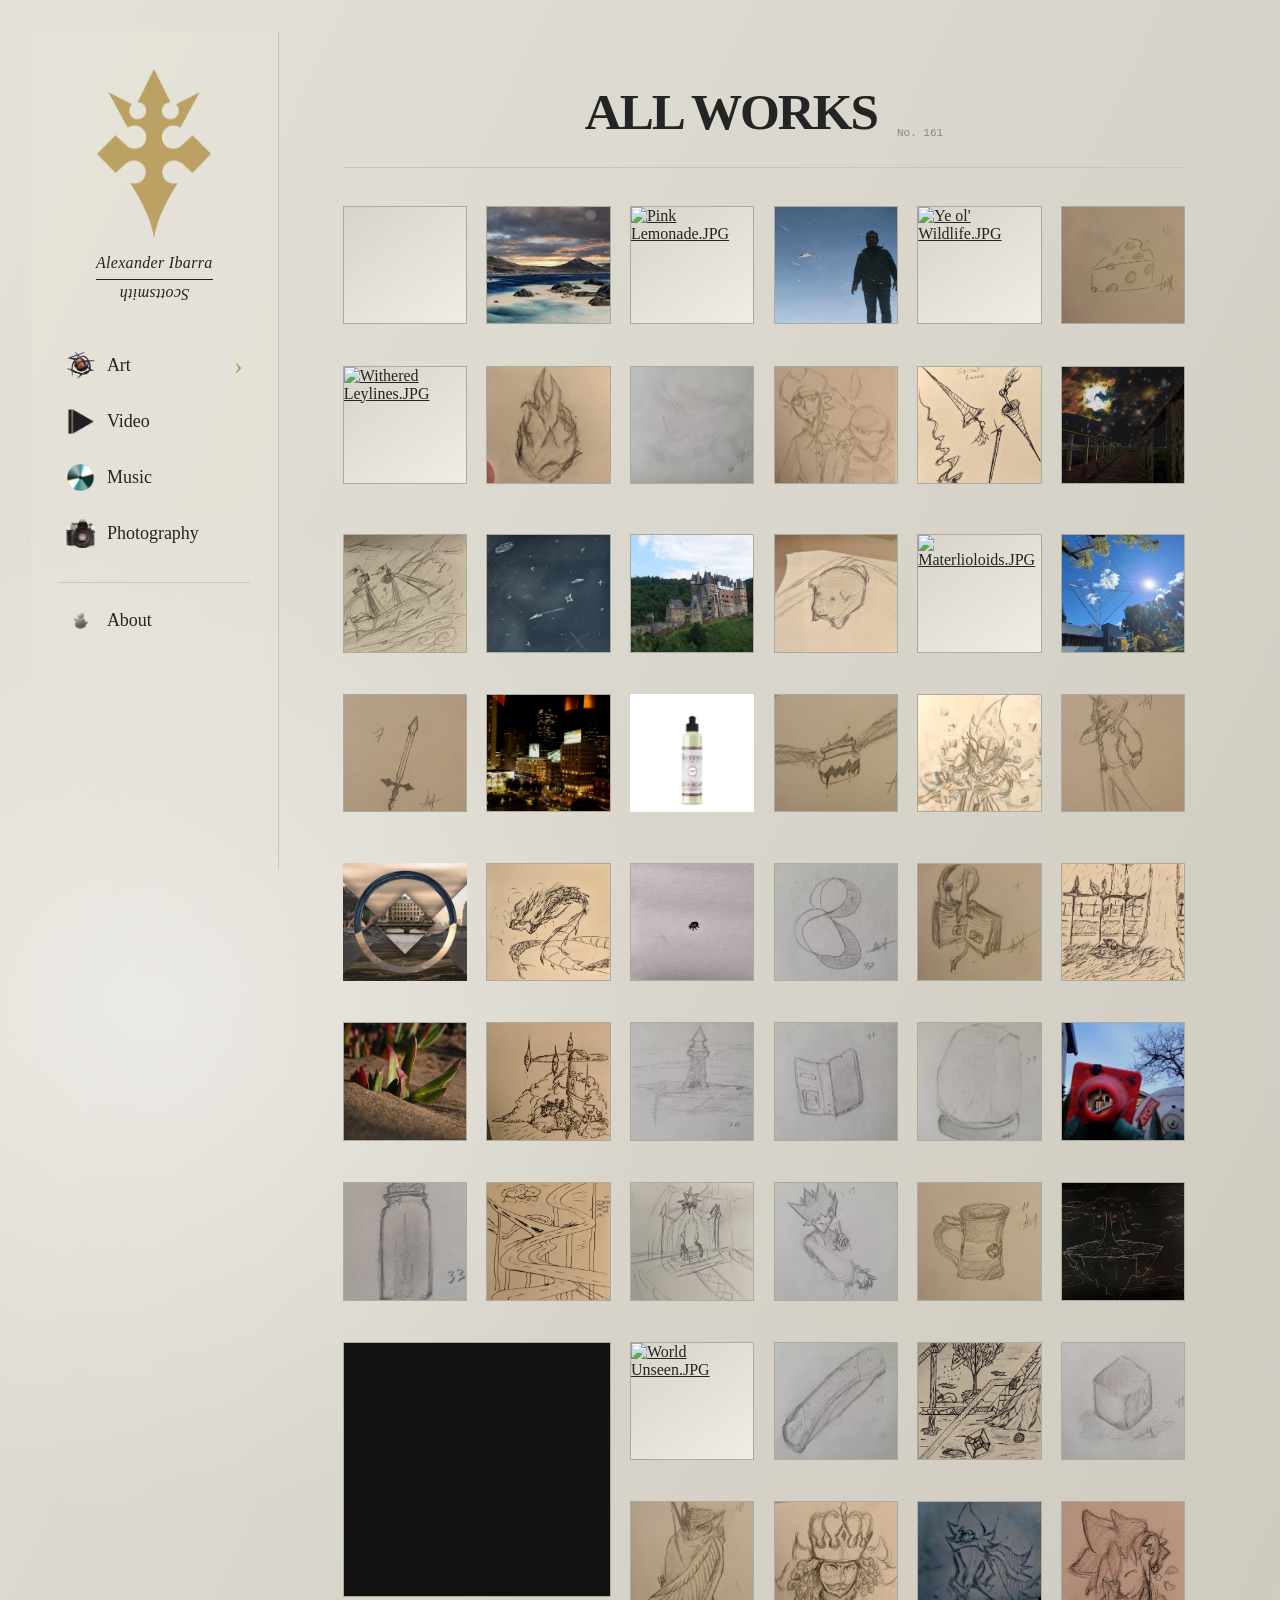
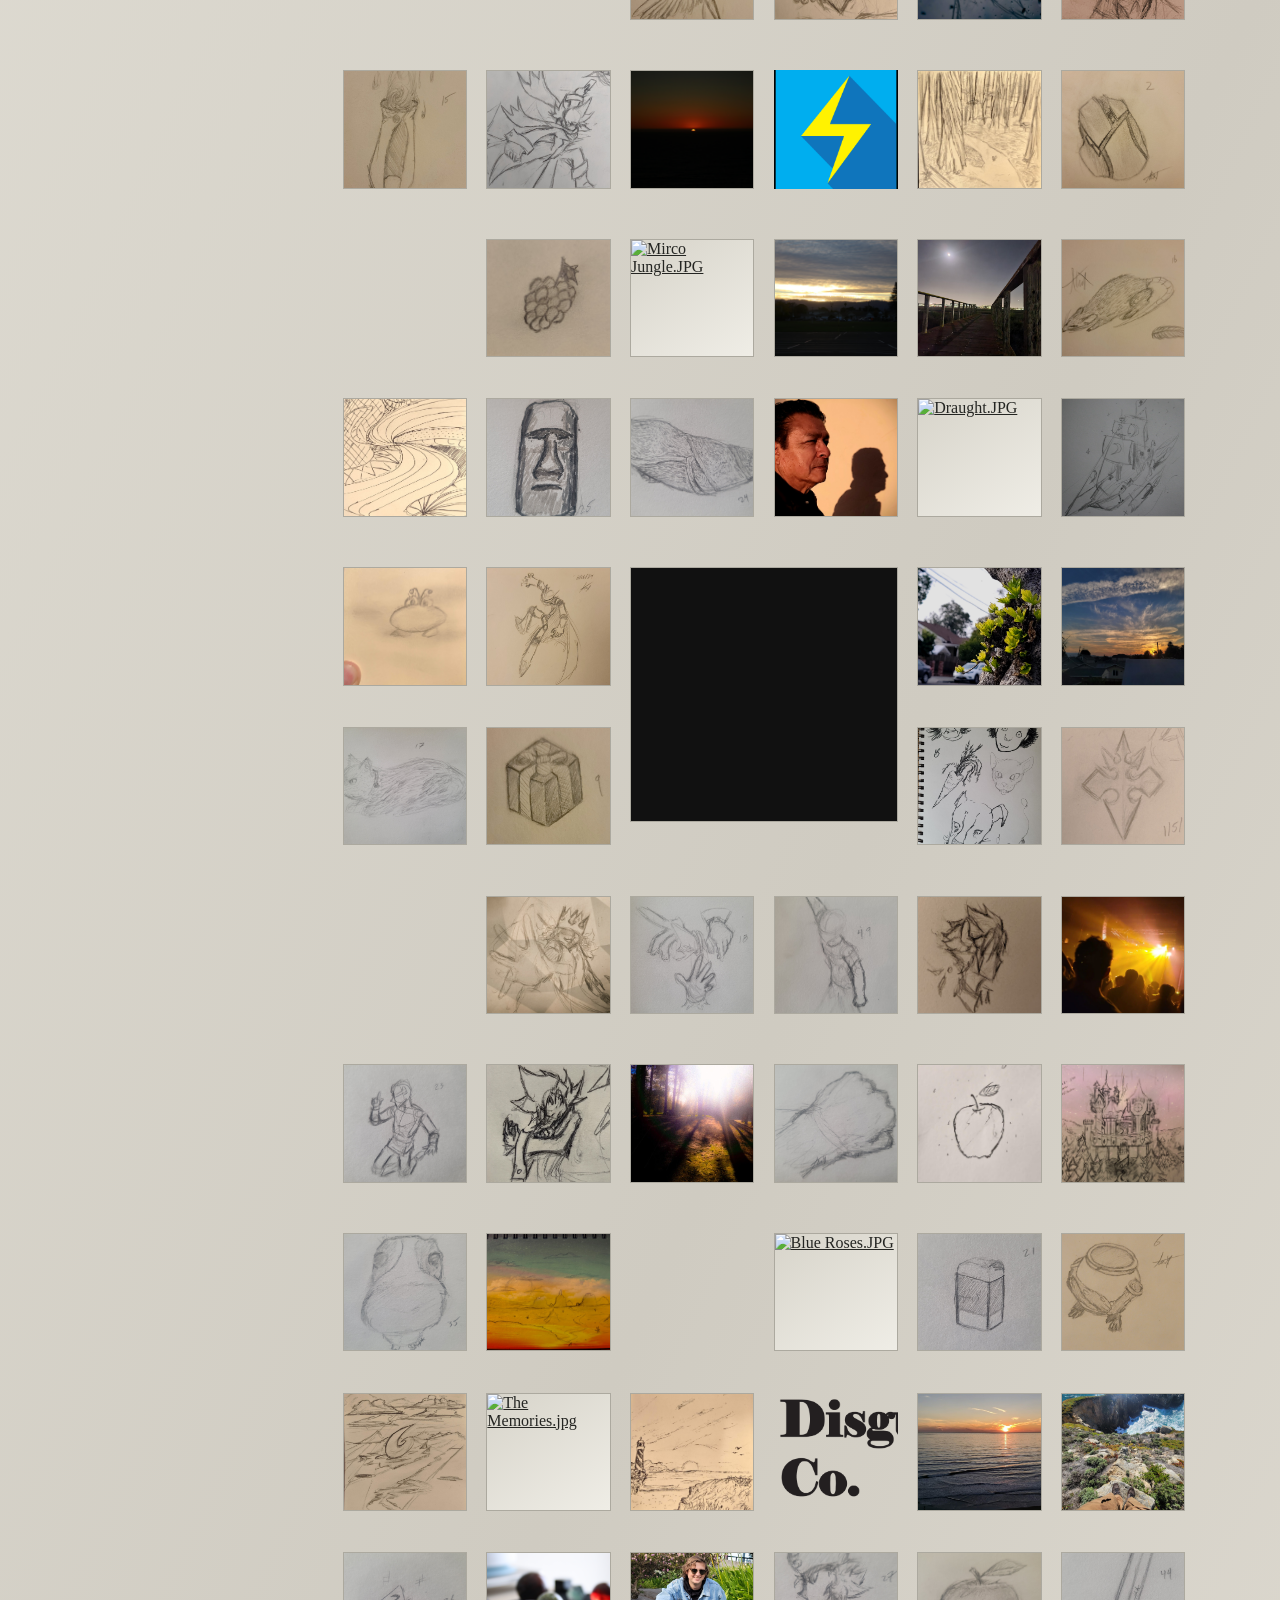
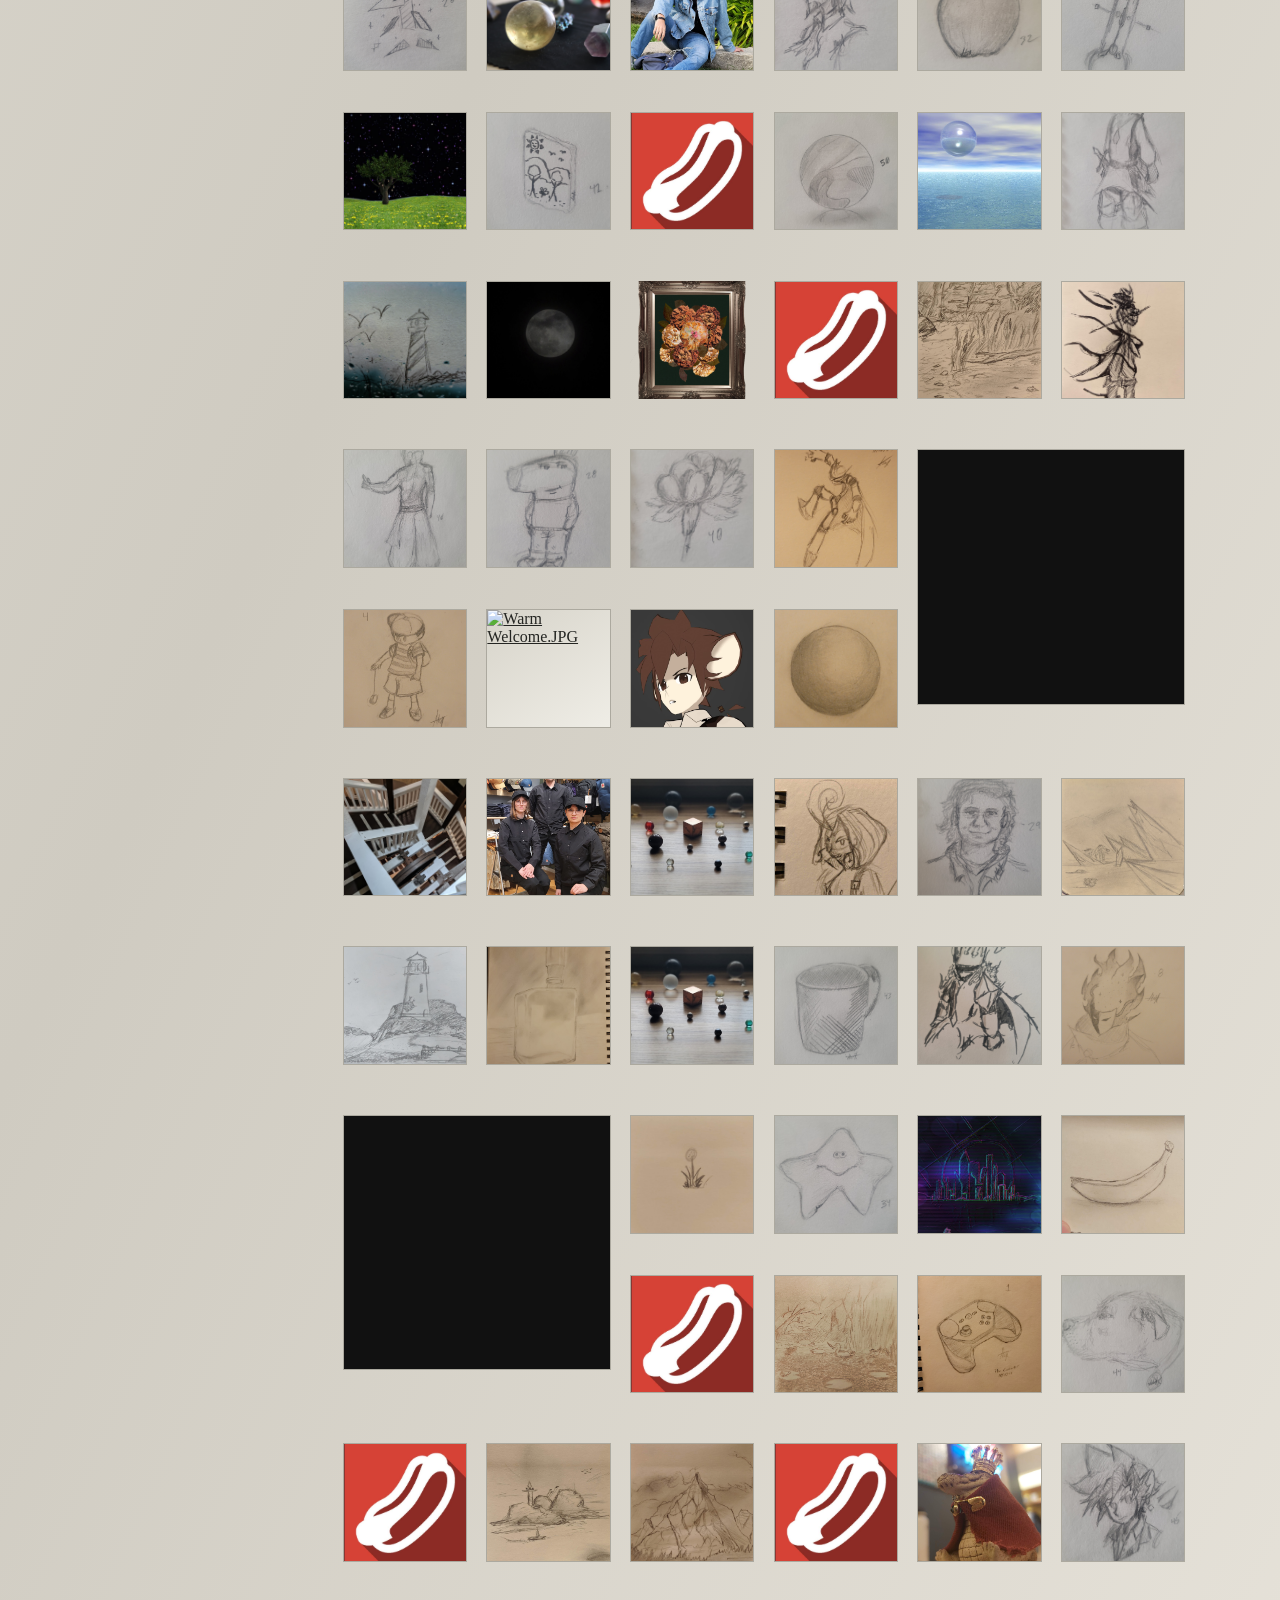
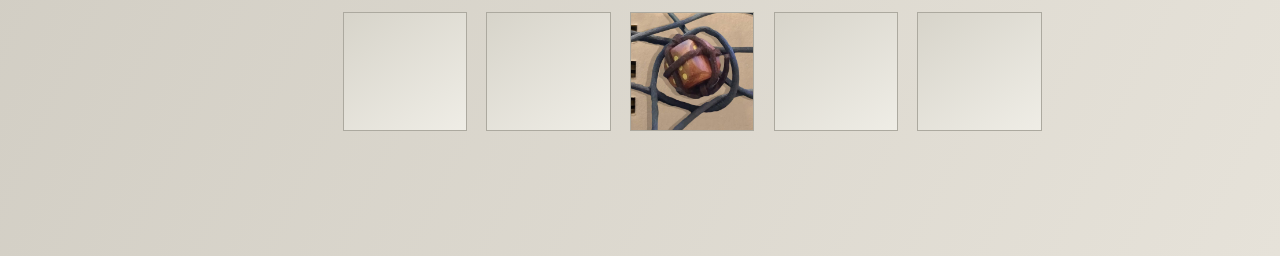
==== commit 57f002df: "open on allworks" ====
--- a/index.html
+++ b/index.html
@@ -1044,7 +1044,7 @@
         portfolio = await response.json();
         artCategories = portfolio.art.categories;
         const initial = location.hash.slice(1);
-        navigate(initial === 'about' || initial === 'archive' || portfolio[initial] ? initial : 'art');
+        navigate(initial === 'about' || initial === 'archive' || portfolio[initial] ? initial : 'archive');
       } catch (error) {
         console.error(error);
         showManifestError();
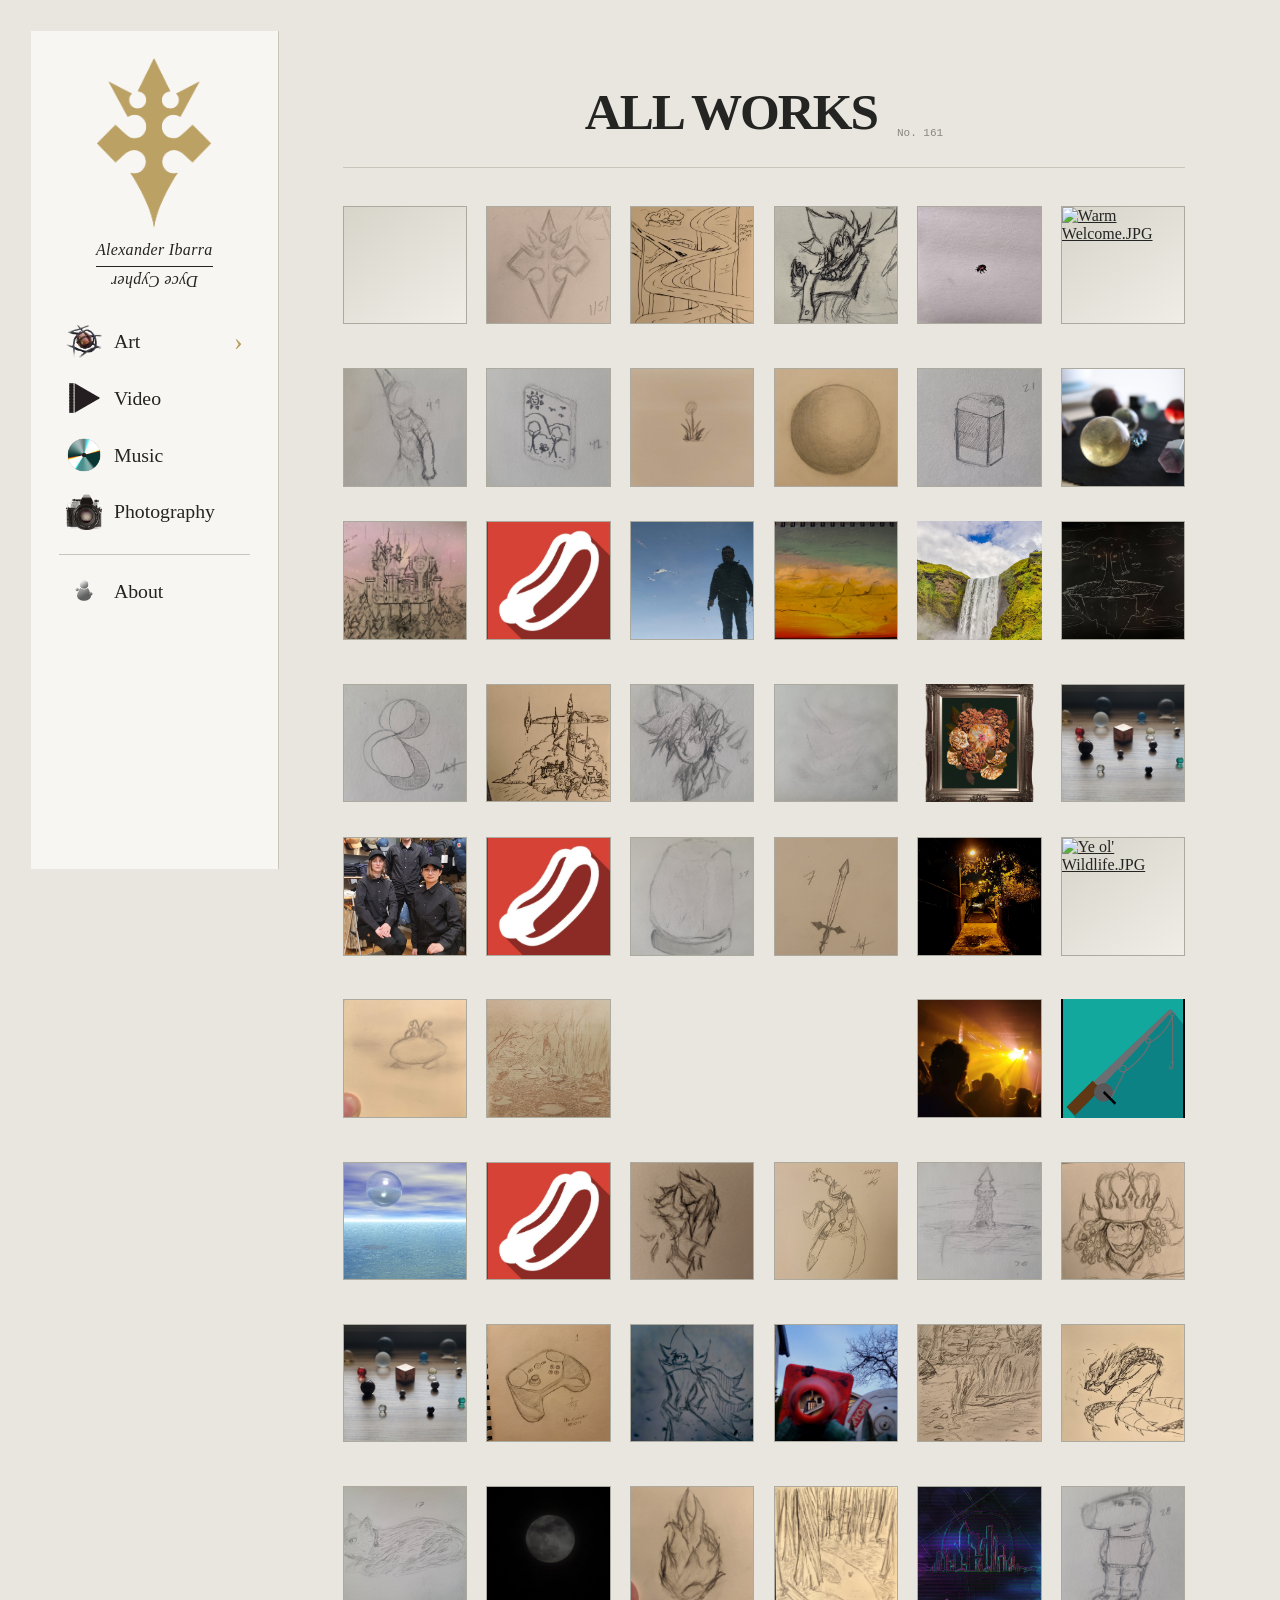
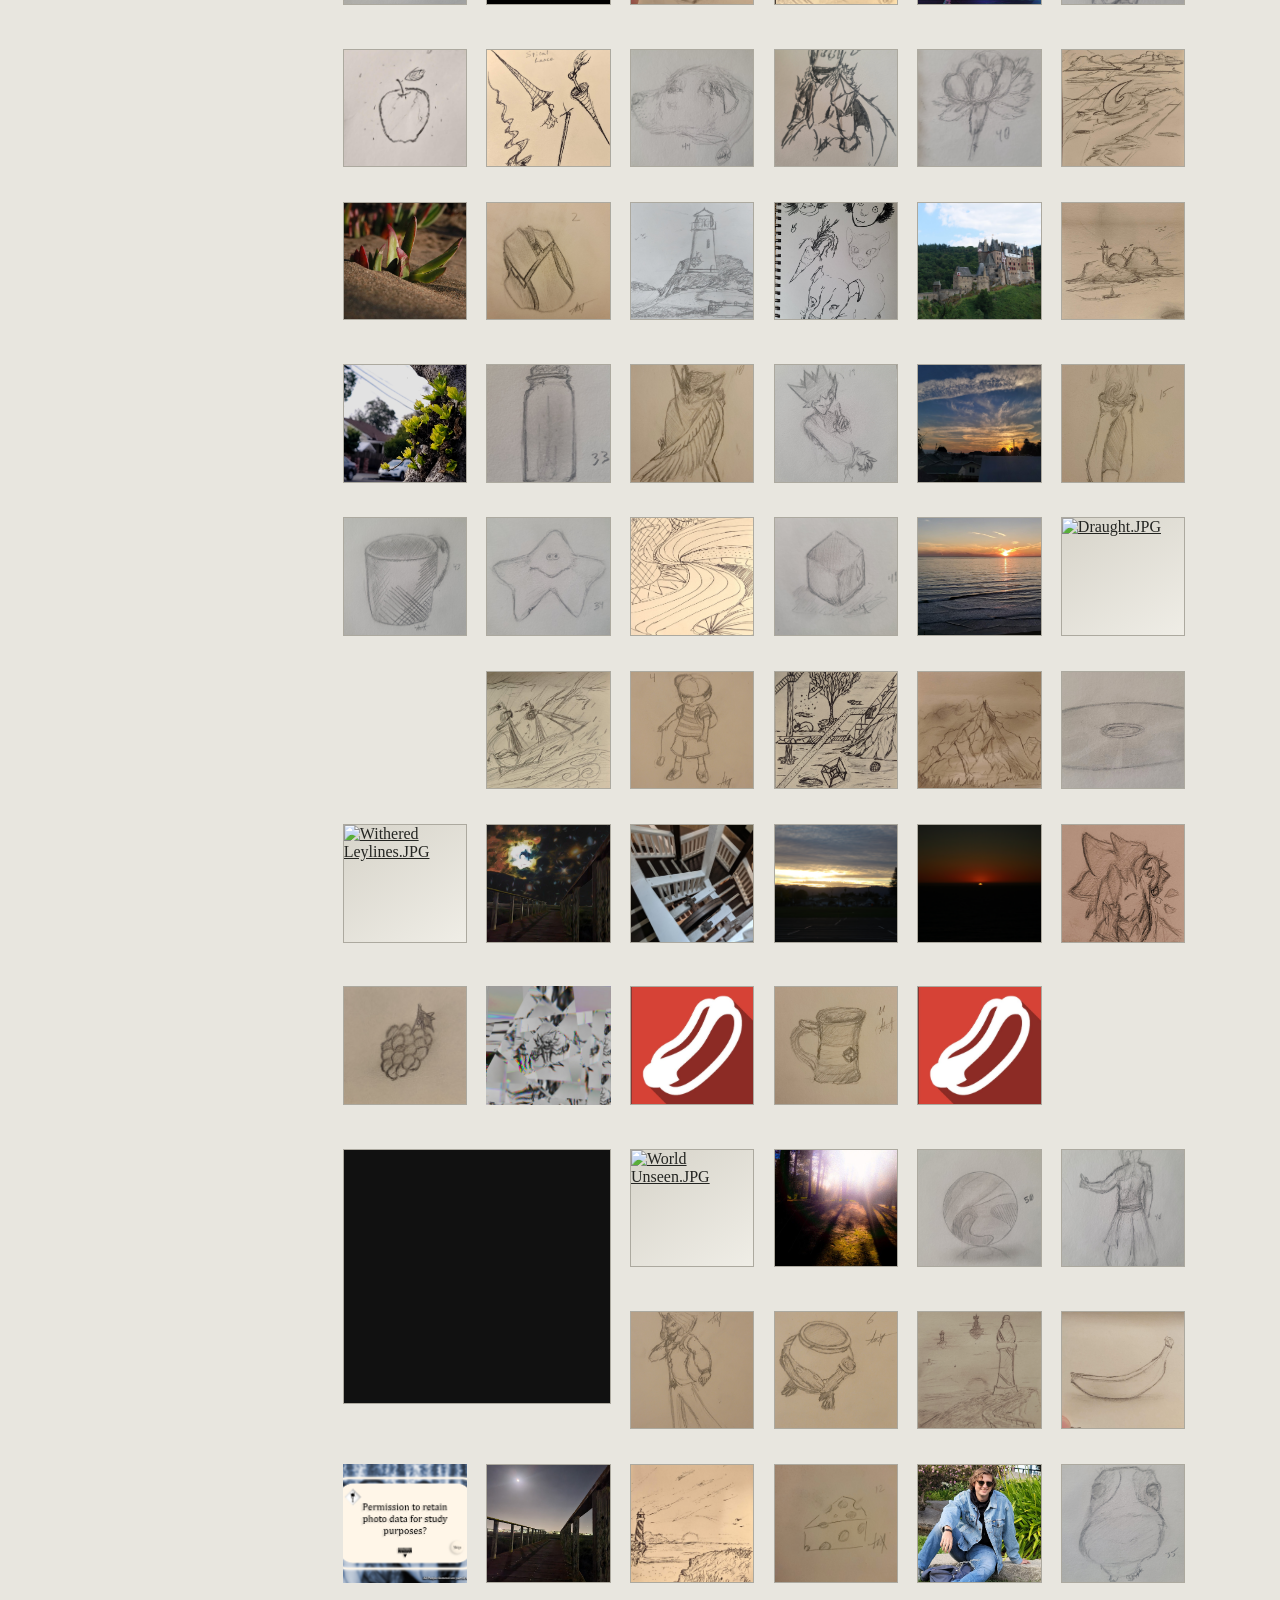
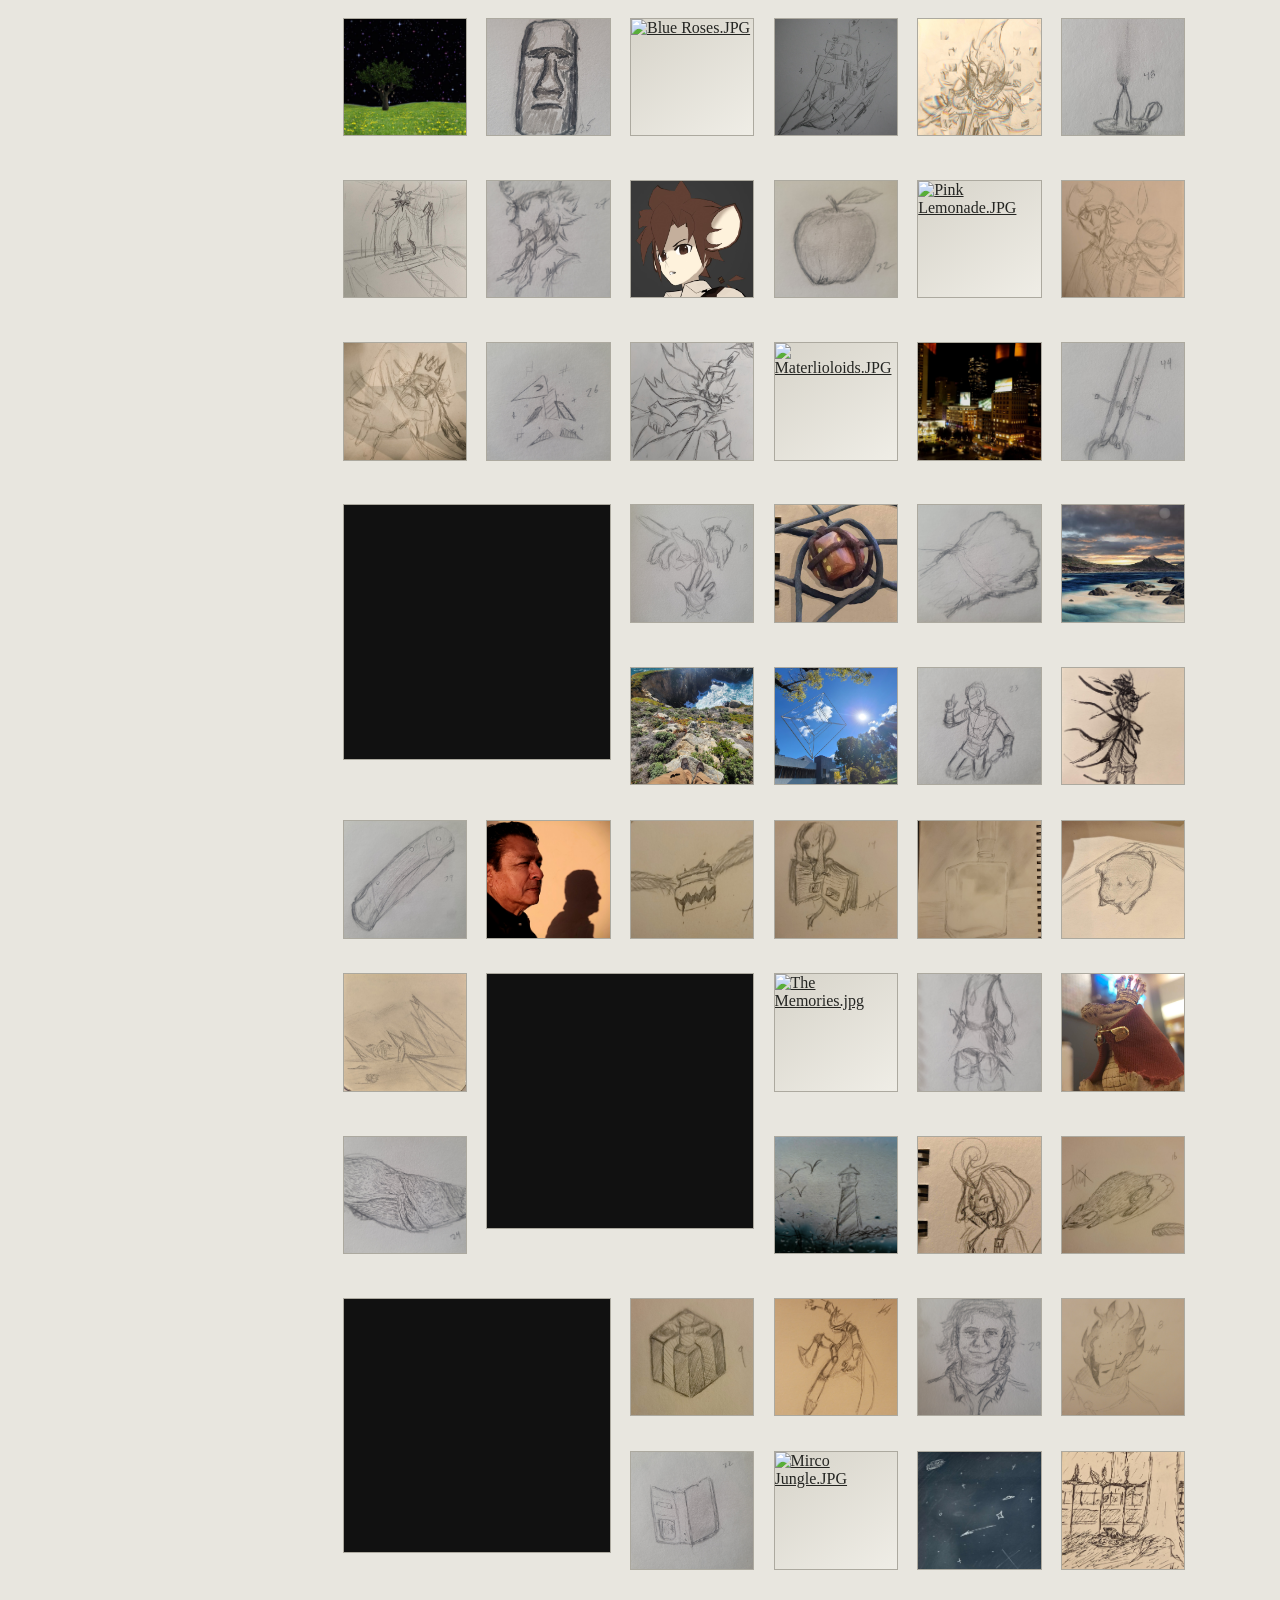
==== commit c4214116: "quick changes" ====
--- a/index.html
+++ b/index.html
@@ -111,7 +111,10 @@
     </section>
   </main>
 
-  <!-- In-page viewer used when a recognized image file is clicked. -->
+  <!-- ================================================================
+       PAGE: ART / IMAGE VIEWER
+       Shared by Art, All Works, Photography, and Digital Art previews.
+       ================================================================ -->
   <dialog id="image-viewer" class="image-viewer">
     <button id="image-viewer-close" class="image-viewer-close" type="button" aria-label="Close image viewer">×</button>
     <div class="image-viewer-frame">
@@ -121,6 +124,10 @@
     </div>
   </dialog>
 
+  <!-- ================================================================
+       PAGE: MUSIC / VINYL PLAYER
+       Overlay and transport controls used when a music work is played.
+       ================================================================ -->
   <div id="music-overlay" class="music-overlay">
     <div class="music-vinyl" aria-hidden="true">
       <div class="music-vinyl-label"><img id="music-artwork" src="" alt="" /></div>
@@ -146,6 +153,20 @@
   </div>
 
   <script>
+    // SIDEBAR DIRECTORY ORDER
+    // 00 Shared shell + navigation
+    // 01 All Works
+    // 02 Art: Sketch / 3D / Digital Art
+    // 03 Video
+    // 04 Music
+    // 05 Photography
+    // 06 About
+
+    // ================================================================
+    // SHARED SITE / NAVIGATION
+    // Manifest loading, navigation state, identity controls, and shared
+    // DOM references live here. Page-specific sections follow below.
+    // ================================================================
     // The generated manifest is loaded from the folders on disk before rendering.
     let portfolio = null;
 
@@ -256,28 +277,21 @@
     }
 
     // Clicking or keyboard-activating the artist name starts the alias shuffle.
-    identityName.addEventListener('click', (event) => {
-      event.preventDefault();
-      event.stopPropagation();
-      spinIdentityAlias();
-    });
-    identityName.addEventListener('keydown', (event) => {
-      if (event.key === 'Enter' || event.key === ' ') {
+    function bindAliasTrigger(element) {
+      element.addEventListener('click', (event) => {
+        event.preventDefault();
+        event.stopPropagation();
+        spinIdentityAlias();
+      });
+      element.addEventListener('keydown', (event) => {
+        if (event.key !== 'Enter' && event.key !== ' ') return;
         event.preventDefault();
         spinIdentityAlias();
-      }
-    });
-    identityAlias.addEventListener('click', (event) => {
-      event.preventDefault();
-      event.stopPropagation();
-      spinIdentityAlias();
-    });
-    identityAlias.addEventListener('keydown', (event) => {
-      if (event.key === 'Enter' || event.key === ' ') {
-        event.preventDefault();
-        spinIdentityAlias();
-      }
-    });
+      });
+    }
+
+    bindAliasTrigger(identityName);
+    bindAliasTrigger(identityAlias);
 
     // Convert folder paths into browser-safe URLs and derive file metadata.
     const fileUrl = (path) => path.split('/').map(encodeURIComponent).join('/');
@@ -288,6 +302,12 @@
     const isModel = (path) => ['glb', 'gltf'].includes(extension(path));
     const isAudio = (path) => ['mp3', 'wav', 'ogg', 'm4a', 'flac'].includes(extension(path));
     const isVideo = (path) => ['mp4', 'webm', 'mov', 'avi'].includes(extension(path));
+
+    // ================================================================
+    // PAGE: MUSIC / VINYL PLAYER
+    // Audio state, vinyl overlay behavior, tonearm placement, and transport
+    // controls are grouped here so Music-specific behavior is easy to find.
+    // ================================================================
 
     // Format audio duration in a compact minutes-and-seconds display.
     function formatDuration(seconds) {
@@ -350,6 +370,11 @@
     window.addEventListener('resize', positionTonearm);
     positionTonearm();
 
+    // ================================================================
+    // SHARED ARTWORK PREVIEW / HOVER BACKGROUND
+    // Used by Art, All Works, Digital Art, Video, Music, and Photography.
+    // ================================================================
+
     // Show the current artwork behind the page while its thumbnail is hovered or focused.
     function showHoverBackground(path) {
       hoverBackground.style.backgroundImage = `url("${fileUrl(path)}")`;
@@ -390,6 +415,11 @@
         return 'var(--gold)';
       }
     }
+
+    // ================================================================
+    // 05 PHOTOGRAPHY: DEVELOPING IMAGE VIEWER
+    // The same viewer is shared with image-based pages.
+    // ================================================================
 
     // Open an image in the page and use its dominant color for the frame border.
     function openImageViewer(path, name, thumbnail) {
@@ -416,6 +446,10 @@
       imageViewer.showModal();
     }
 
+    // ================================================================
+    // PAGE: DIGITAL ART / IMAGE GALLERY
+    // ================================================================
+
     // Show every image belonging to a Digital Art project in one scrollable viewer.
     function openDigitalViewer(paths, label) {
       if (activeDigitalLayout) {
@@ -521,6 +555,12 @@
       closeImageViewer();
     });
 
+    // ================================================================
+    // 00 SHARED: WORK CARD RENDERING
+    // Cards generated here are used by All Works, Art, Video, Music, and
+    // Photography. Page-specific renderers follow in sidebar order.
+    // ================================================================
+
     // Art categories are populated from the generated manifest after it loads.
     let artCategories = {};
 
@@ -548,6 +588,7 @@
         previewLink.addEventListener('mouseleave', hideHoverBackground);
         previewLink.addEventListener('focus', () => showHoverBackground(path));
         previewLink.addEventListener('blur', hideHoverBackground);
+      // 04 MUSIC: audio card and vinyl-player handoff.
       } else if (isAudio(path)) {
         // Audio metadata is loaded without downloading the full track up front.
         const audioDuration = document.createElement('div');
@@ -601,6 +642,7 @@
         audio.addEventListener('durationchange', updateMusicControls);
         audio.addEventListener('volumechange', updateMusicControls);
         card.appendChild(audioDuration);
+      // 03 VIDEO: inline preview and playback controls.
       } else if (isVideo(path)) {
         card.classList.add('video-card');
         const videoType = extension(path) === 'mov' ? 'video/quicktime' : extension(path) === 'avi' ? 'video/x-msvideo' : `video/${extension(path)}`;
@@ -683,6 +725,10 @@
       return card;
     }
 
+    // ================================================================
+    // 02 ART: 3D / DENT
+    // ================================================================
+
     // Render Dent project images in the same presentation-led layout as the source page.
     function renderProjectImage(path) {
       const link = document.createElement('a');
@@ -734,6 +780,10 @@
       return gallery;
     }
 
+    // ================================================================
+    // 02 ART: DIGITAL ART
+    // ================================================================
+
     // Represent each Digital Art folder with one thumbnail that cycles through its images.
     function renderDigitalWork(groupData, index, workMetadata = {}) {
       const paths = groupData.works || [];
@@ -796,6 +846,9 @@
       return card;
     }
 
+    // ================================================================
+    // 04 MUSIC: VINYL PLAYER — EVENT HANDLERS
+    // ================================================================
     musicPause.addEventListener('click', (event) => {
       event.stopPropagation();
       keepMusicOverlayOpen = false;
@@ -827,6 +880,11 @@
       document.querySelectorAll('audio').forEach((audio) => { audio.volume = volume; });
       updateMusicControls();
     });
+
+    // ================================================================
+    // 01–05 DIRECTORY PAGES: ALL WORKS, ART, VIDEO, MUSIC, PHOTOGRAPHY
+    // Medium/category rendering and page-specific layouts.
+    // ================================================================
 
     // Render one medium/category. Sketch preserves its folder groups within one view.
     function showMedium(key, category = activeArtCategory) {
@@ -854,6 +912,7 @@
         return;
       }
 
+      // 02 ART: Sketch and Digital Art folder groups.
       if (medium.groups) {
         const isDigital = key === 'art' && category === 'digital';
         if (isDigital) {
@@ -876,6 +935,7 @@
         return;
       }
 
+      // 03 VIDEO, 04 MUSIC, and 05 PHOTOGRAPHY flat work lists.
       if (medium.works) {
         const grid = document.createElement('div');
         grid.className = 'file-grid';
@@ -899,6 +959,10 @@
         portfolioView.appendChild(group);
       });
     }
+
+    // ================================================================
+    // 06 ABOUT
+    // ================================================================
 
     // Replace the archive with the dedicated About content.
     function showAbout() {
@@ -914,6 +978,11 @@
       void aboutImage.offsetWidth;
       aboutImage.classList.add('is-entering');
     }
+
+    // ================================================================
+    // 01 ALL WORKS / ARCHIVE
+    // Stable ordering and the combined cross-medium archive renderer.
+    // ================================================================
 
     // Keep the All Works shuffle stable across refreshes while incorporating file changes.
     function getStableArchiveOrder(paths) {
@@ -1010,6 +1079,10 @@
       }
     }
 
+    // ================================================================
+    // SHARED NAVIGATION / BOOTSTRAP
+    // ================================================================
+
     // Keep the active button state and URL hash synchronized with the current view.
     function navigate(key) {
       if (!portfolio) return;
--- a/style.css
+++ b/style.css
@@ -1,11 +1,16 @@
-/* Global design tokens: colors, spacing, and the sidebar width. */
+/* ================================================================
+   SHARED / GLOBAL DESIGN TOKENS
+   Sidebar order: Shared → All Works → Art → Video → Music → Photography → About
+   ================================================================ */
 :root {
-  --paper: #f4f1e9;
+  --page-bg: ##fceed9;
+  --sidebar-bg: rgba(250, 249, 245, .88);
   --paper-deep: #e8e3d8;
   --ink: #242522;
   --muted: #87877f;
   --line: #c8c5bb;
   --gold: #b89a5d;
+  --mono: 'Courier New', monospace;
   --page-gutter: clamp(18px, 2.4vw, 64px);
   --sidebar: clamp(248px, 18vw, 380px);
 }
@@ -17,7 +22,7 @@
 [hidden] { display: none !important; }
 
 /* The outer page background sits behind the slightly transparent portfolio shell. */
-html { min-width: 320px; background: #ddd9cf; }
+html { min-width: 320px; background: #e8e6df; }
 
 /* Set the paper-like page background and default typography. */
 body {
@@ -27,11 +32,14 @@
   padding: var(--page-gutter);
   color: var(--ink);
   background:
-    radial-gradient(circle at 12% 20%, rgba(255,255,255,.42), transparent 32rem),
-    linear-gradient(115deg, #e4e1d8, #cfcbc1 55%, #e6e2d9);
+    radial-gradient(circle at 12% 20%, rgba(255,255,255,.62), transparent 32rem),
+    linear-gradient(115deg, #f4f2ec, var(--page-bg) 55%, #f7f5ef);
   font-family: Georgia, 'Times New Roman', serif;
 }
 
+/* ================================================================
+   SHARED: LOADER, HOVER BACKGROUND, AND MUSIC MODE FOUNDATION
+   ================================================================ */
 /* Full-screen opening mark: the centered logo fades to black before the loading background fades away. */
 .site-loader { position: fixed; inset: 0; z-index: 20; display: grid; place-items: center; overflow: hidden; background: #000; opacity: 1; visibility: visible; transition: opacity .65s ease, visibility .65s ease; }
 .site-loader.is-complete { opacity: 0; visibility: hidden; pointer-events: none; }
@@ -56,6 +64,10 @@
 
 .hover-background.is-visible { opacity: .3; }
 
+/* ================================================================
+   PAGE: MUSIC / VINYL PLAYER
+   All vinyl overlay, tonearm, playback, progress, and volume controls.
+   ================================================================ */
 /* Music mode softens the archive while the active track's record turns on the edge. */
 .window-shell { transition: filter .35s ease; }
 body.is-music-playing .window-shell { filter: blur(5px); }
@@ -87,6 +99,10 @@
 .music-headshell:focus-visible { outline: 2px solid transparent; outline-offset: 4px; }
 @keyframes vinylSpin { to { transform: translateY(-50%) rotate(360deg); } }
 
+/* ================================================================
+   SHARED: ARTWORK IMAGE VIEWER
+   Used by Art, All Works, Digital Art, Photography, and Music previews.
+   ================================================================ */
 /* In-page image viewer and its dominant-color border. */
 .image-viewer { 
   width: fit-content;
@@ -100,20 +116,17 @@
 }
 
 .image-viewer::backdrop { background: rgba(36, 37, 34, .48); backdrop-filter: blur(8px); }
-.image-viewer-frame { position: relative; display: inline-block; max-width: 90vw; max-height: 90vh; border: 0; background: transparent; }
-.image-viewer-frame { animation: viewerFrameFade .28s ease both; }
+.image-viewer-frame { position: relative; display: inline-block; max-width: 90vw; max-height: 90vh; border: 0; background: transparent; animation: viewerFrameFade .28s ease both; }
 .image-viewer-frame > img { display: block; width: auto; height: auto; max-width: 90vw; max-height: 90vh; object-fit: contain; opacity: 0; transition: opacity .36s ease; }
 .image-viewer-frame > img.is-loaded { opacity: 1; }
 .image-viewer.is-digital-gallery { width: min(92vw, 1200px); max-width: 92vw; max-height: 90vh; overflow: hidden; }
 .image-viewer.is-digital-gallery::backdrop { background: rgba(8, 9, 8, .82); backdrop-filter: blur(10px); }
 .image-viewer.is-digital-gallery .image-viewer-frame { width: 100%; max-width: none; max-height: none; }
 .image-viewer-gallery { position: relative; width: 100%; height: min(84vh, 760px); max-width: 100%; overflow: hidden; background: transparent; }
-.image-viewer-gallery[hidden] { display: none; }
 .image-viewer-gallery img { position: absolute; display: block; max-width: none; object-fit: contain; background: transparent; cursor: pointer; opacity: .82; transition: left .45s ease, top .45s ease, width .45s ease, height .45s ease, transform .45s ease, opacity .25s ease, filter .25s ease; }
 .image-viewer-gallery img.is-surrounding:hover { z-index: 2; opacity: 1; filter: brightness(1.12); }
 .image-viewer-gallery img.is-focused { z-index: 3; opacity: 1; cursor: zoom-out; }
-.image-viewer.is-digitizing .image-viewer-gallery img { animation: digitalizeImage .72s cubic-bezier(.2, .8, .2, 1) both; animation-delay: calc(var(--digital-delay, 0ms) + 70ms); }
-.image-viewer.is-digitizing .image-viewer-gallery img { image-rendering: pixelated; }
+.image-viewer.is-digitizing .image-viewer-gallery img { animation: digitalizeImage .72s cubic-bezier(.2, .8, .2, 1) both; animation-delay: calc(var(--digital-delay, 0ms) + 70ms); image-rendering: pixelated; }
 .image-viewer-developing { display: none; position: absolute; inset: 0; z-index: 2; pointer-events: none; background: rgba(255, 255, 255, .96); }
 .image-viewer.is-photography.is-developing .image-viewer-developing { display: block; animation: photographyDevelopWash 1s linear both; }
 .image-viewer.is-photography.is-developing .image-viewer-frame > img { animation: photographyDevelopImage 1s ease-out both; }
@@ -151,6 +164,9 @@
 button, a { color: inherit; }
 button { font: inherit; }
 
+/* ================================================================
+   SHARED: SITE SHELL AND SIDEBAR
+   ================================================================ */
 /* The foreground shell holds the fixed sidebar and flexible content area. */
 .window-shell {
   position: relative;
@@ -172,14 +188,17 @@
   position: sticky;
   top: var(--page-gutter);
   align-self: start;
+  /* Keep the sidebar a single static surface. Its contents scale with the
+     viewport height instead of creating a nested scrollbar on short screens. */
   height: calc(100vh - (var(--page-gutter) * 2));
-  max-height: calc(100vh - (var(--page-gutter) * 2));
-  overflow-y: auto;
+  min-height: calc(100vh - (var(--page-gutter) * 2));
+  max-height: none;
+  overflow: visible;
   display: flex;
   flex-direction: column;
-  padding: clamp(30px, 3vw, 64px) clamp(24px, 2.2vw, 48px) clamp(26px, 2.6vw, 56px);
+  padding: clamp(14px, 3vh, 34px) clamp(24px, 2.2vw, 48px) clamp(14px, 2.6vh, 32px);
   border-right: 1px solid var(--line);
-  background: rgba(231, 228, 218, .62);
+  background: var(--sidebar-bg);
 }
 
 /* Artist mark and name at the top of the sidebar. */
@@ -187,8 +206,8 @@
   display: flex;
   flex-direction: column;
   align-items: center;
-  gap: clamp(14px, 1.2vw, 24px);
-  padding-bottom: clamp(34px, 3vw, 64px);
+  gap: clamp(8px, 1.4vh, 18px);
+  padding-bottom: clamp(18px, 3vh, 34px);
   text-decoration: none;
   font-size: clamp(16px, 1.1vw, 24px);
   font-style: italic;
@@ -238,11 +257,11 @@
   content: '';
 }
 
-.identity img { width: clamp(170px, 11vw, 280px); height: clamp(170px, 11vw, 280px); object-fit: contain; }
+.identity img { width: clamp(112px, 19vh, 220px); height: clamp(112px, 19vh, 220px); object-fit: contain; }
 
 /* Main navigation and indented Art subcategory controls. */
-.primary-nav { display: grid; gap: clamp(9px, .7vw, 16px); }
-.art-subnav { display: grid; gap: clamp(8px, .8vw, 14px); margin: -3px 0 5px 28px; }
+.primary-nav { display: grid; gap: clamp(5px, .9vh, 12px); }
+.art-subnav { display: grid; gap: clamp(4px, .8vh, 10px); margin: -3px 0 5px 28px; }
 .subnav-item { display: flex; align-items: center; gap: 9px; padding: 5px 7px; border: 0; border-radius: 5px; background: transparent; cursor: pointer; color: var(--muted); text-align: left; font-size: 14px; }
 .subnav-item:hover, .subnav-item:focus-visible { background: rgba(255,255,255,.55); color: var(--ink); outline: none; }
 .subnav-item.is-active { color: var(--ink); background: rgba(255,255,255,.56); }
@@ -254,25 +273,28 @@
   align-items: center;
   gap: clamp(12px, .9vw, 20px);
   width: 100%;
-  padding: clamp(8px, .7vw, 16px) 7px;
+  padding: clamp(5px, .7vh, 10px) 7px;
   border: 0;
   border-radius: 6px;
   background: transparent;
   cursor: pointer;
   text-align: left;
-  font-size: clamp(18px, 1.25vw, 28px);
+  font-size: clamp(16px, 2.2vh, 24px);
   transition: background .2s ease, transform .2s ease;
 }
 
 .nav-item:hover, .nav-item:focus-visible { background: rgba(255,255,255,.6); outline: none; }
 .nav-item:active { transform: translateX(2px); }
 .nav-item.is-active { background: rgba(255,255,255,.74); box-shadow: inset 0 0 0 1px rgba(200,197,187,.7); }
-.nav-item img { width: clamp(29px, 2vw, 48px); height: clamp(29px, 2vw, 48px); object-fit: contain; }
+.nav-item img { width: clamp(24px, 4vh, 40px); height: clamp(24px, 4vh, 40px); object-fit: contain; }
 .nav-arrow { margin-left: auto; color: var(--gold); font-size: 26px; line-height: 1; }
-.sidebar-rule { flex: 0 0 1px; width: 100%; min-height: 1px; height: 1px; margin: 25px 0 13px; background: var(--line); }
+.sidebar-rule { flex: 0 0 1px; width: 100%; min-height: 1px; height: 1px; margin: clamp(12px, 2vh, 22px) 0 clamp(8px, 1.2vh, 13px); background: var(--line); }
 .about-link { margin-top: 1px; }
-.sidebar-note { margin: auto 7px 0; color: var(--muted); font-size: 12px; line-height: 1.55; }
-
+
+/* ================================================================
+   01 ALL WORKS / ARCHIVE
+   Archive headings, year groups, thumbnails, and shared work cards.
+   ================================================================ */
 /* Right-hand archive area, headings, year groups, and file cards. */
 .content-panel {
   width: 100%;
@@ -287,8 +309,7 @@
 h1 { margin-bottom: 0; font-size: clamp(35px, 4vw, 86px); font-weight: 700; letter-spacing: -.04em; text-transform: capitalize; }
 .header-meta { margin: 0 0 1px; color: var(--muted); font-family: 'Courier New', monospace; font-size: 11px; }
 .page-description { max-width: 640px; margin: clamp(22px, 2vw, 34px) 0 0; color: #55554e; white-space: pre-line; font-size: 16px; line-height: 1.6; }
-.content-panel.is-model-page .content-header { display: block; }
-.content-panel.is-model-page .content-header { text-align: center; }
+.content-panel.is-model-page .content-header { display: block; text-align: center; }
 .content-panel.is-model-page .content-header > div { display: block; text-align: center; }
 .content-panel.is-model-page .header-meta { margin-top: 18px; text-align: center; }
 .content-panel.is-model-page .page-description { margin-right: auto; margin-left: auto; text-align: center; }
@@ -297,6 +318,7 @@
 .content-panel.is-model-page .file-card { width: 100%; }
 .content-panel.is-model-page .model-preview { height: min(70vh, 760px); aspect-ratio: auto; }
 .dent-project-gallery { display: grid; gap: clamp(38px, 5vw, 76px); }
+/* 02 ART: 3D / DENT */
 .dent-gallery-section h2, .dent-model-section h2 { margin: 0 0 14px; font-size: 13px; font-weight: 400; letter-spacing: .08em; text-transform: uppercase; }
 .dent-gallery-grid { display: grid; gap: 2px; }
 .dent-project-image { display: block; overflow: hidden; background: #3b3b3b; }
@@ -306,15 +328,11 @@
 .dent-face-shapes .dent-gallery-grid { grid-template-columns: repeat(3, minmax(0, 1fr)); justify-content: center; column-gap: 2px; }
 .dent-face-shapes .dent-project-image { aspect-ratio: 1 / 1; }
 .dent-face-shapes .dent-project-image img { display: block; width: 100%; height: 100%; object-fit: cover; }
-.dent-gallery-features { margin-top: 0; }
-.dent-face-shapes + .dent-gallery-features { margin-top: calc(-1 * clamp(38px, 5vw, 76px)); }
-.dent-gallery-features .dent-gallery-grid { grid-template-columns: repeat(3, minmax(0, 1fr)); justify-content: center; column-gap: 2px; }
-.dent-gallery-features .dent-project-image { aspect-ratio: 1 / 1; }
-.dent-gallery-features .dent-project-image img { display: block; width: 100%; height: 100%; object-fit: cover; }
 .dent-in-action .dent-gallery-grid { grid-template-columns: repeat(2, minmax(0, 1fr)); }
 .dent-project-video { display: block; width: 100%; max-height: 720px; background: #111; }
 .dent-model-section { padding-top: 4px; }
 .dent-model-section .file-grid { grid-template-columns: minmax(0, 1fr); }
+/* 02 ART: SKETCH / DIGITAL ART */
 .portfolio-view { padding-top: clamp(34px, 3vw, 64px); }
 .year-group + .year-group { margin-top: clamp(48px, 4vw, 88px); }
 .sketch-group + .sketch-group { margin-top: clamp(34px, 3vw, 64px); padding-top: clamp(34px, 3vw, 64px); border-top: 1px solid var(--line); }
@@ -322,8 +340,13 @@
 .year-heading h2 { margin: 0; font-size: clamp(25px, 1.8vw, 42px); font-weight: 400; letter-spacing: -.02em; }
 .year-heading span { color: var(--muted); font-family: 'Courier New', monospace; font-size: 10px; }
 .file-grid { display: grid; grid-template-columns: repeat(auto-fill, 280px); justify-content: center; row-gap: clamp(18px, 1.5vw, 36px); column-gap: clamp(18px, 1.5vw, 36px); }
-.file-grid.archive-grid { grid-template-columns: repeat(6, minmax(0, 1fr)); }
+.file-grid.archive-grid {
+  grid-template-columns: repeat(6, minmax(0, 1fr));
+  /* Keep rows visually closer together than the wider column rhythm. */
+  row-gap: clamp(10px, 1vw, 24px);
+}
 .file-grid.digital-grid { grid-template-columns: repeat(auto-fill, 280px); column-gap: clamp(24px, 2vw, 44px); row-gap: clamp(24px, 2vw, 44px); }
+/* 03 VIDEO */
 .file-grid.video-grid { width: min(100%, 1160px); margin-inline: auto; grid-template-columns: repeat(2, minmax(0, 1fr)); }
 .file-card { min-width: 0; animation: rise .45s both; animation-delay: var(--delay); }
 .video-card { grid-column: span 2; width: 100%; justify-self: stretch; }
@@ -366,18 +389,21 @@
 .file-card footer > span:last-child { display: none; }
 .file-open { display: inline-block; margin-top: 8px; color: var(--muted); font-family: 'Courier New', monospace; font-size: 10px; text-decoration: none; }
 .file-open:hover { color: var(--ink); }
+/* 04 MUSIC */
 audio, .audio-duration { display: none; }
 .audio-placeholder { position: relative; }
 .audio-thumbnail { width: 100%; height: 100%; object-fit: cover; }
 .audio-play { position: absolute; inset: 0; display: grid; place-items: center; width: 100%; height: 100%; border: 0; background: rgba(244, 241, 233, .08); cursor: pointer; color: var(--gold); font-size: 72px; line-height: 1; opacity: 0; text-shadow: 0 2px 8px rgba(36, 37, 34, .4); transform: scale(.92); transition: opacity .2s ease, transform .2s ease, background .2s ease; }
 .audio-play:hover, .audio-play:focus-visible { background: rgba(244, 241, 233, .18); }
 .file-card:hover .audio-play, .audio-play:focus-visible { opacity: 1; transform: scale(1); outline: none; }
-.audio-duration { display: none; }
 .empty-state { display: grid; place-items: center; min-height: 280px; padding: 40px; border: 1px dashed var(--line); text-align: center; }
 .empty-icon { color: var(--gold); font-size: 42px; }
 .empty-state p { margin: 18px 0 7px; font-size: 22px; }
 .empty-state small { color: var(--muted); font-family: 'Courier New', monospace; font-size: 11px; }
 
+/* ================================================================
+   PAGE: ABOUT
+   ================================================================ */
 /* About page layout and typography. */
 .about-view { --about-height: min(calc(70vh - 20px), 880px); display: grid; grid-template-columns: minmax(420px, 1.4fr) 1fr; align-items: start; gap: clamp(28px, 5vw, 68px); padding-top: 38px; }
 .about-image-wrap { position: relative; align-self: start; border: 1px solid var(--line); background: var(--paper-deep); }
@@ -388,12 +414,14 @@
 .about-copy h2 { max-width: 540px; margin-bottom: 0; font-size: clamp(26px, 2.2vw, 46px); font-weight: 400; line-height: 1; letter-spacing: -.04em; }
 .about-copy p { margin-bottom: 0; color: #55554e; font-size: clamp(15px, calc(.72rem + .2vw + .1vh), 20px); line-height: 1.5; }
 .about-copy .lead { color: var(--ink); font-size: clamp(18px, calc(.88rem + .24vw + .12vh), 24px); line-height: 1.4; }
-.about-signoff { margin-top: 32px; font-style: italic; }
 
 /* Small entrance animation used as file cards are inserted. */
 @keyframes rise { from { opacity: 0; transform: translateY(8px); } to { opacity: 1; transform: translateY(0); } }
 @keyframes aboutImageFadeIn { from { opacity: 0; } to { opacity: 1; } }
 
+/* ================================================================
+   SHARED: RESPONSIVE LAYOUTS
+   ================================================================ */
 /* Keep at least three thumbnails visible per row before the layout stacks. */
 @media (max-width: 1100px) {
   .file-grid { grid-template-columns: repeat(3, minmax(0, 1fr)); }
@@ -404,7 +432,7 @@
 @media (max-width: 700px) {
   body { padding: 10px; }
   .window-shell { display: block; min-height: calc(100vh - 20px); }
-  .sidebar { position: static; height: auto; max-height: none; overflow: visible; border-right: 0; border-bottom: 1px solid var(--line); padding: 18px; }
+  .sidebar { position: static; align-self: auto; height: auto; min-height: 0; max-height: none; overflow: visible; border-right: 0; border-bottom: 1px solid var(--line); padding: 18px; }
   .identity { padding-bottom: 17px; }
   .primary-nav { grid-template-columns: repeat(4, 1fr); }
   .art-subnav { grid-column: 1 / -1; grid-template-columns: repeat(3, 1fr); margin: -2px 0 2px; }
@@ -412,7 +440,6 @@
   .nav-item { justify-content: center; padding: 7px 4px; font-size: 14px; }
   .nav-item img { width: 24px; height: 24px; }
   .nav-arrow, .sidebar-rule, .about-link { display: none; }
-  .sidebar-note { display: none; }
   .content-panel { padding: 28px 18px 40px; }
   .content-header { padding-bottom: 18px; }
   .file-grid { grid-template-columns: repeat(3, minmax(0, 1fr)); gap: 10px; }
